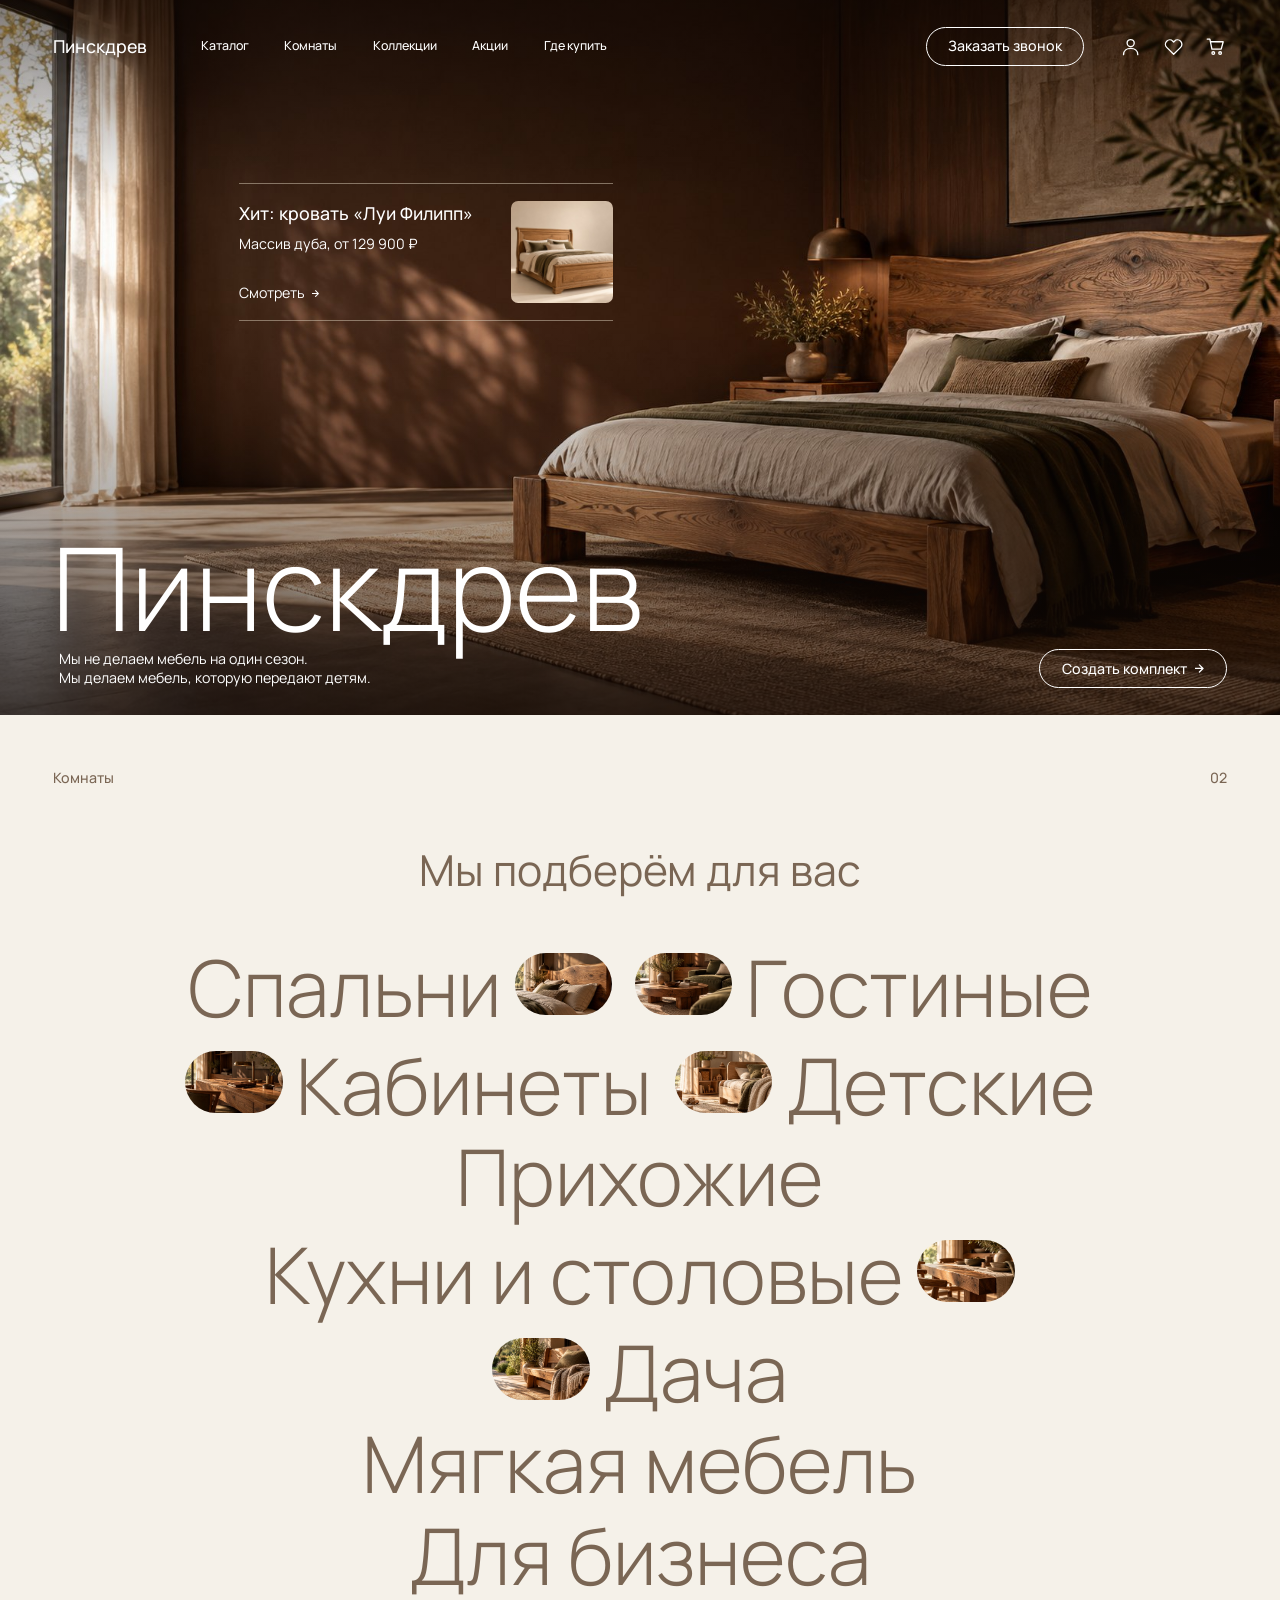
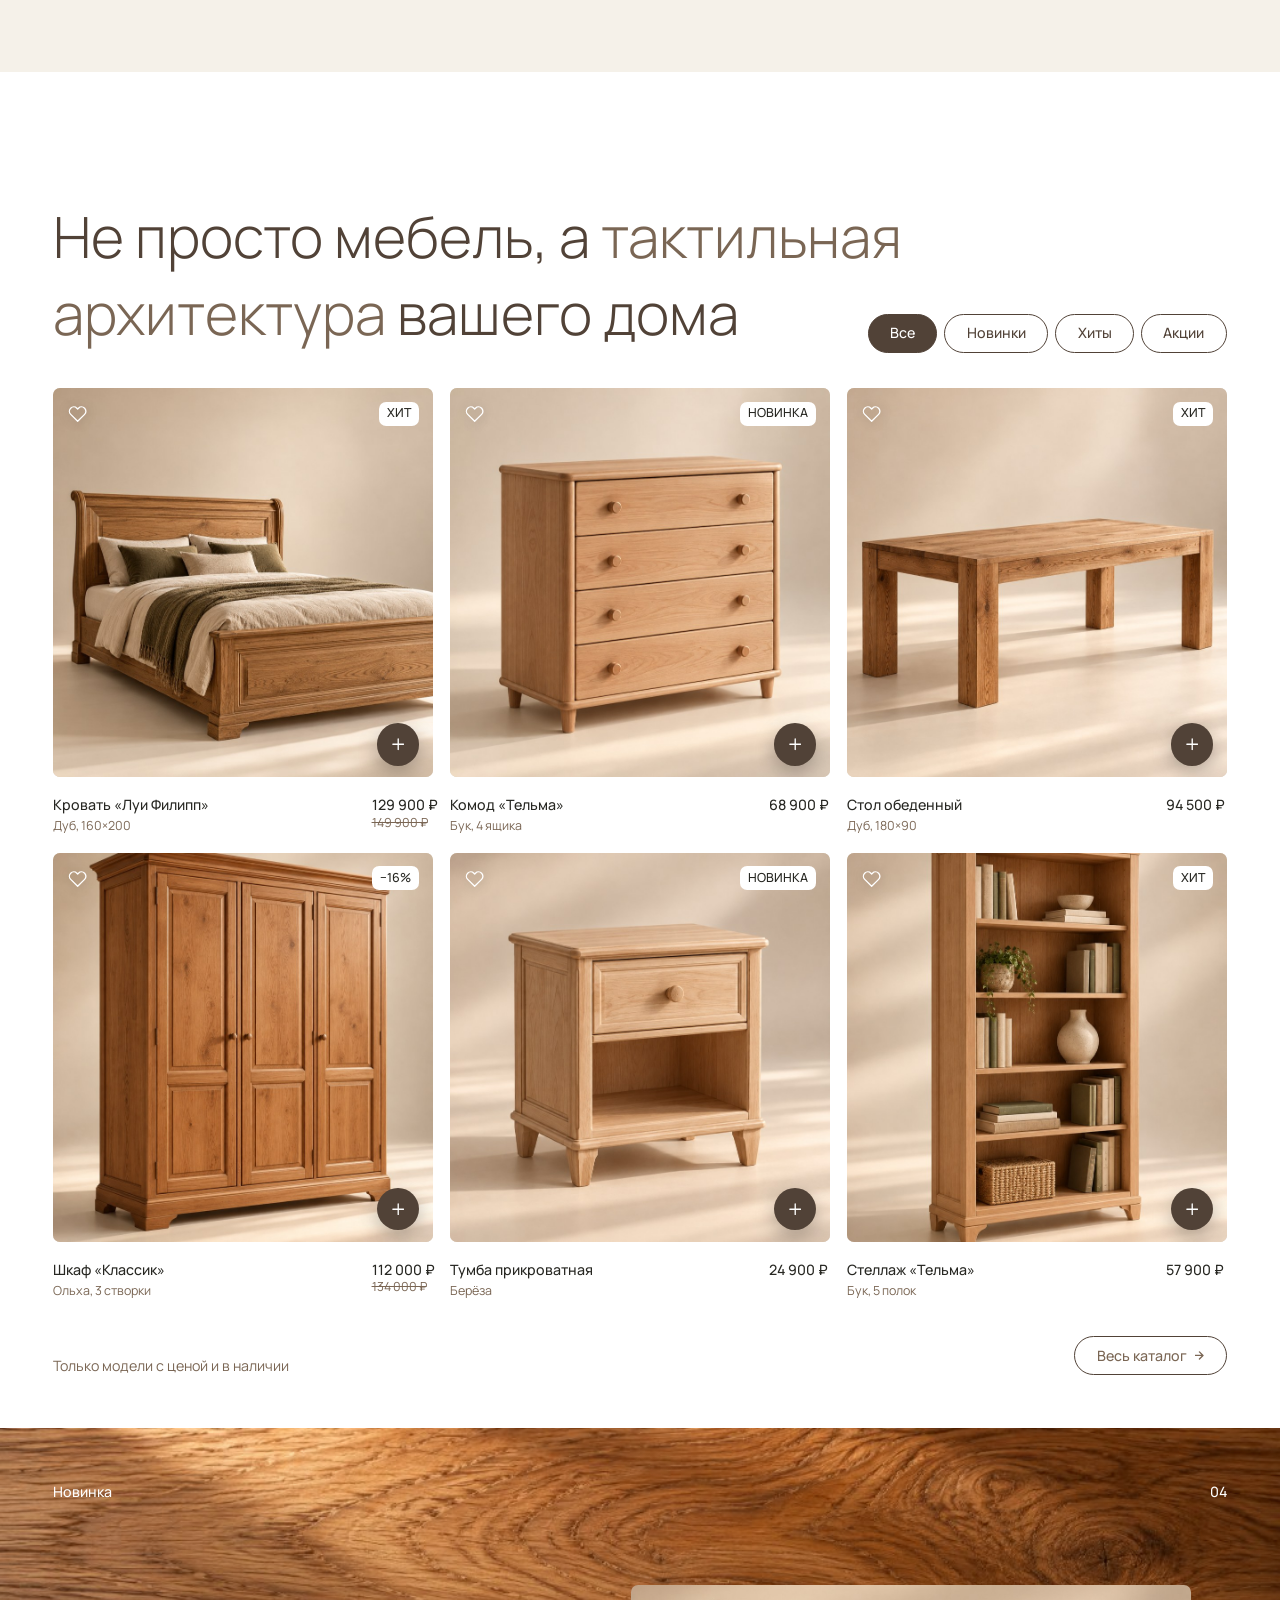
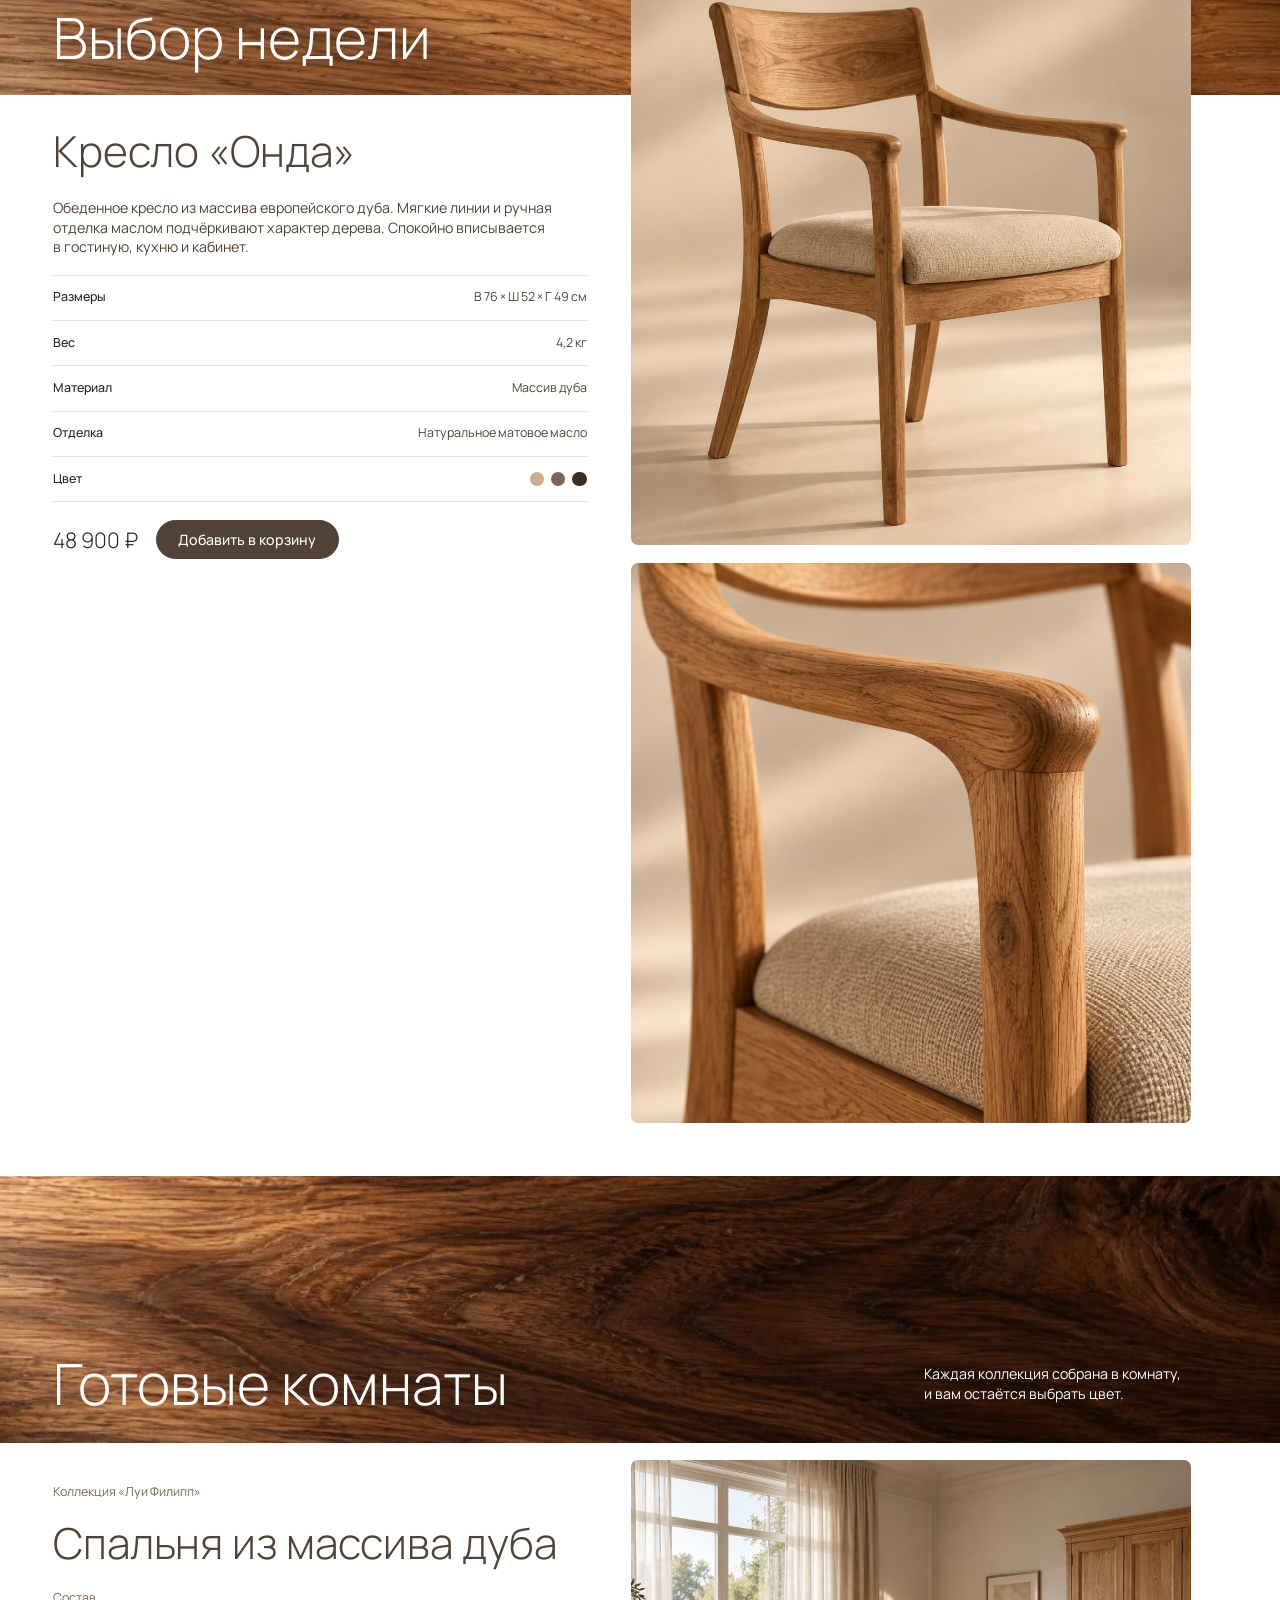
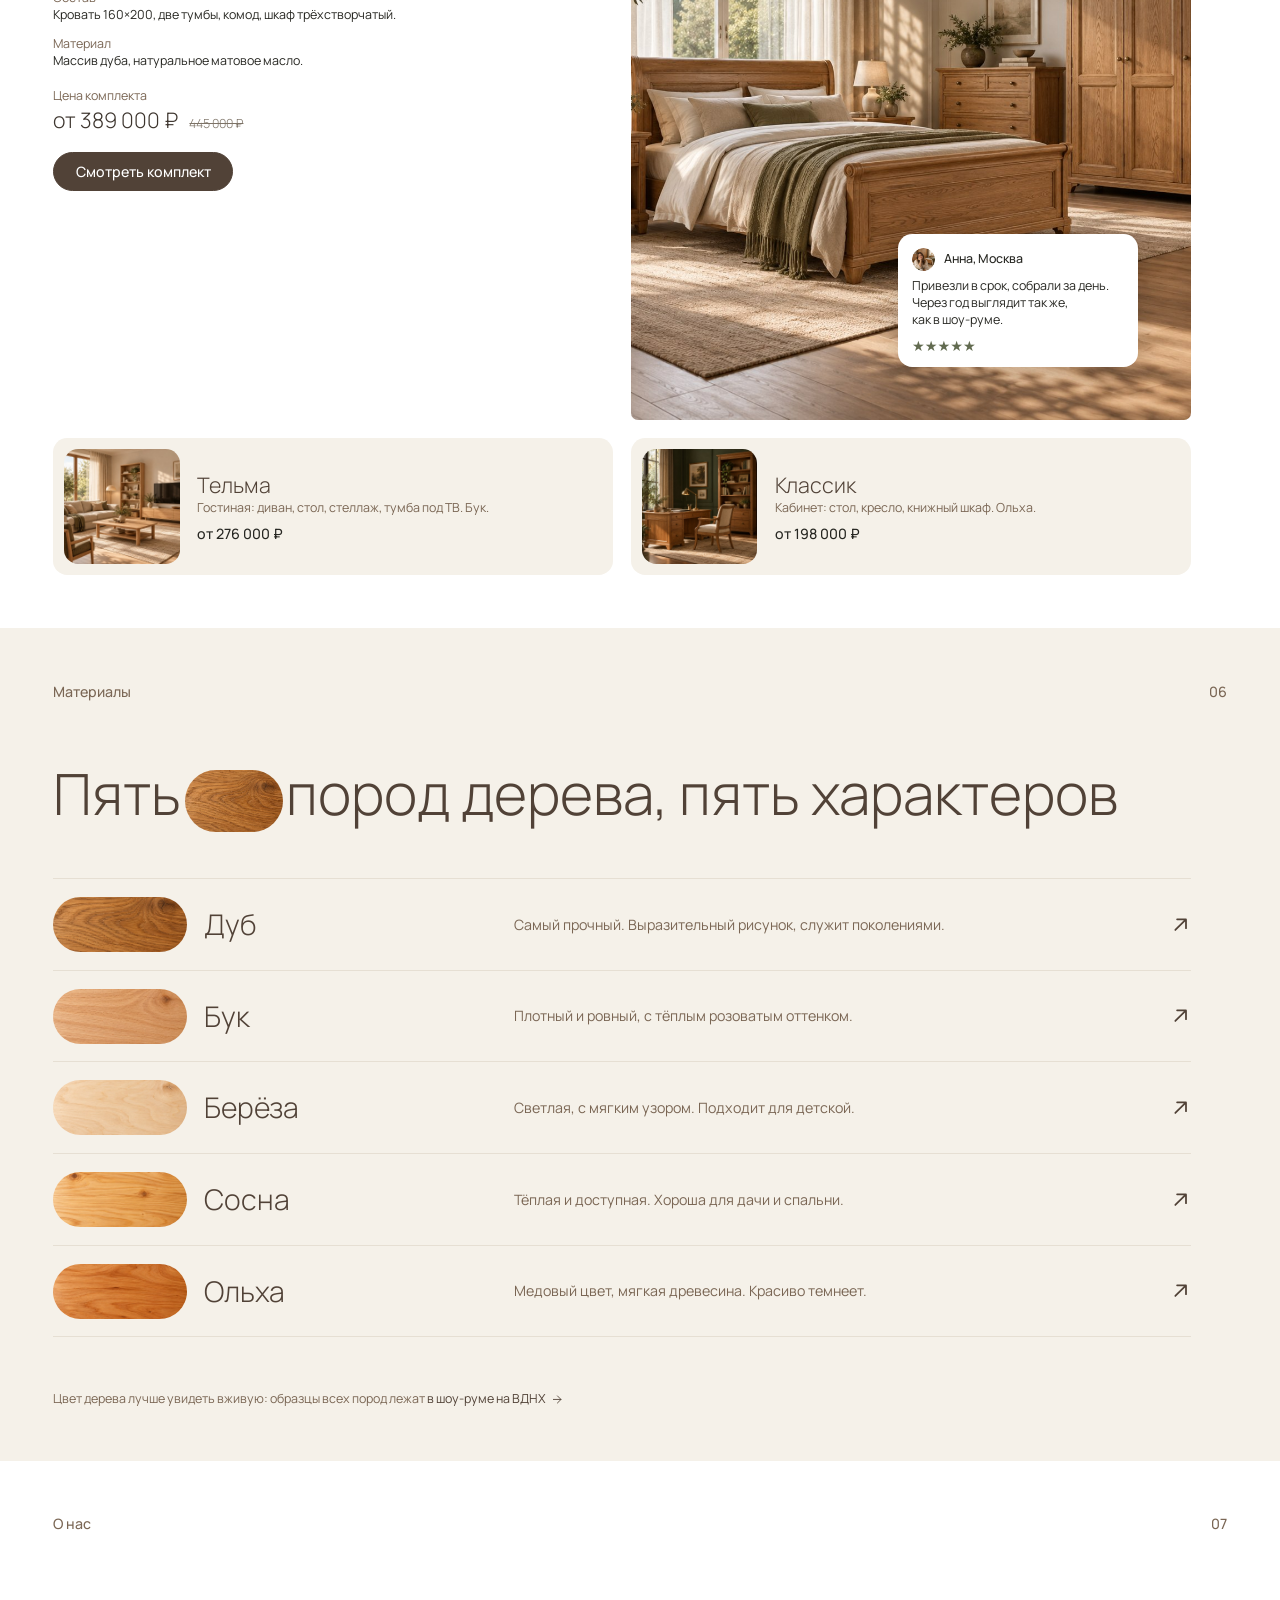
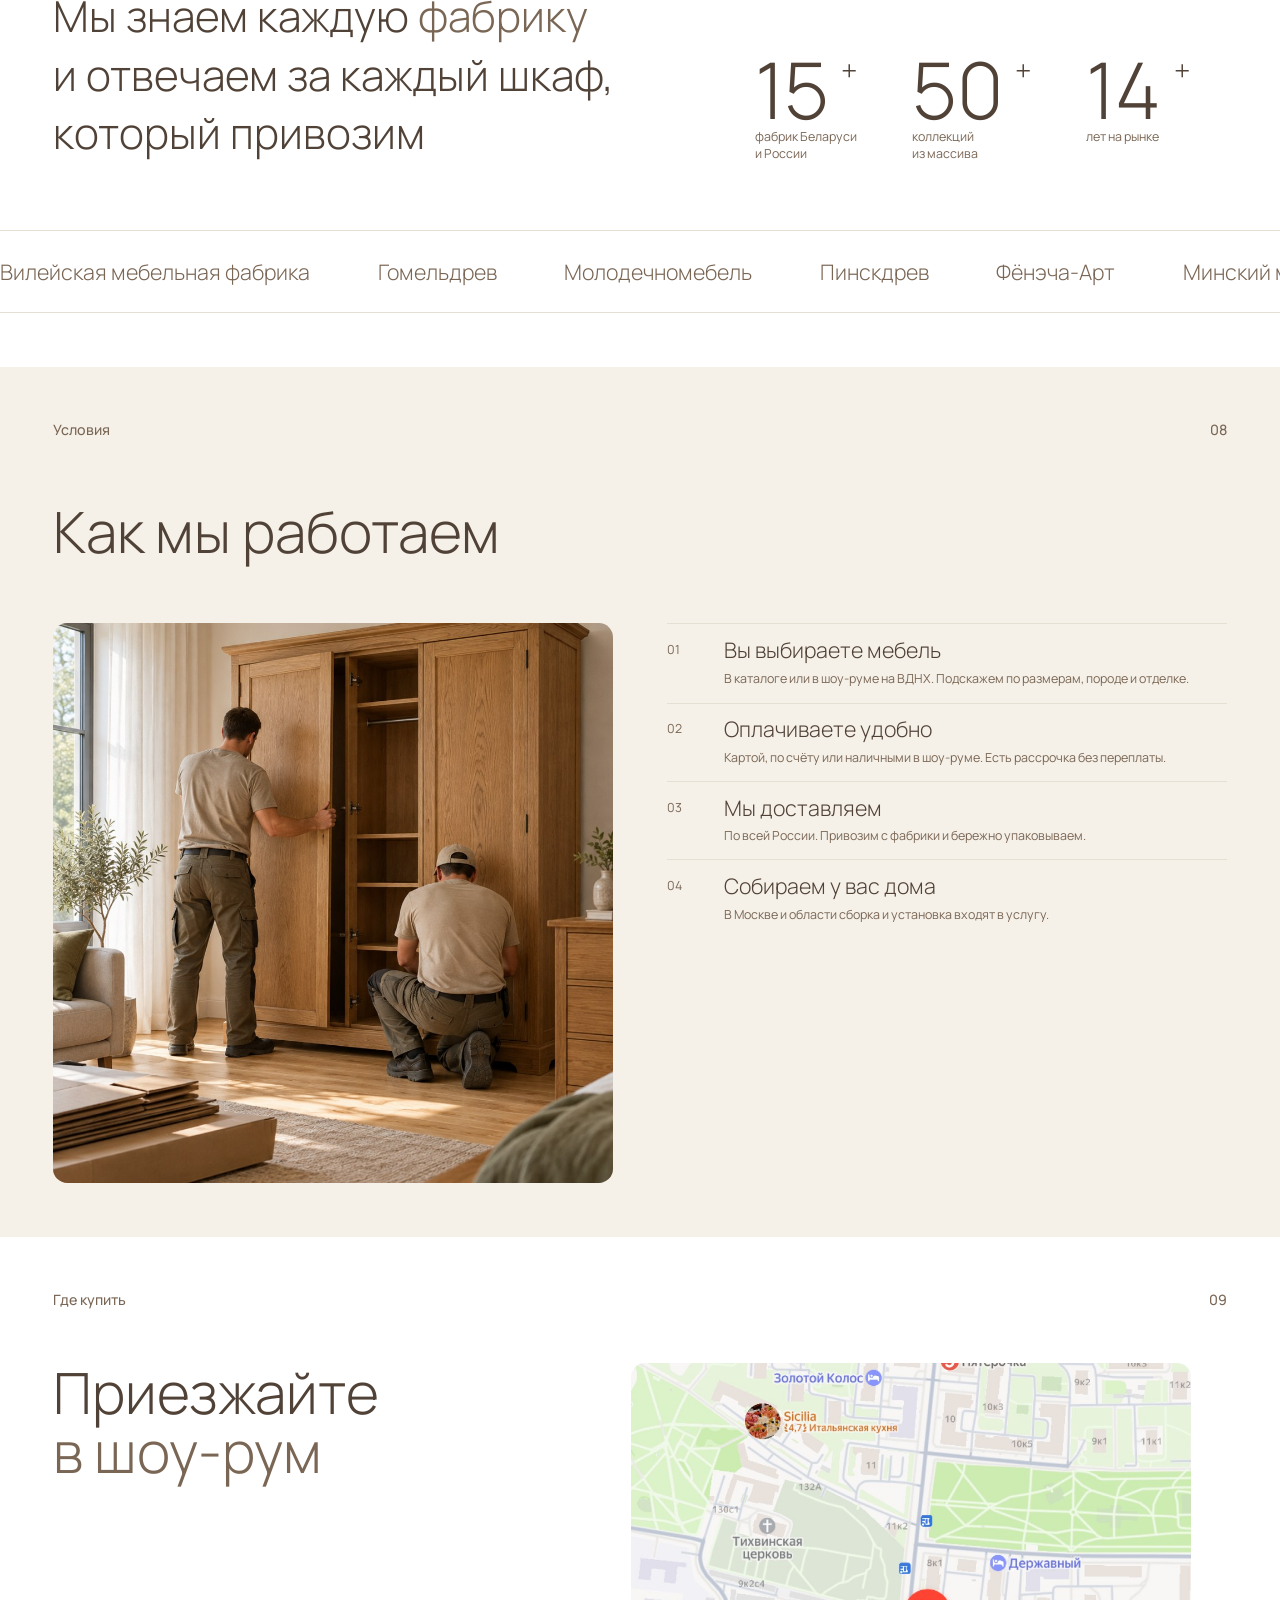
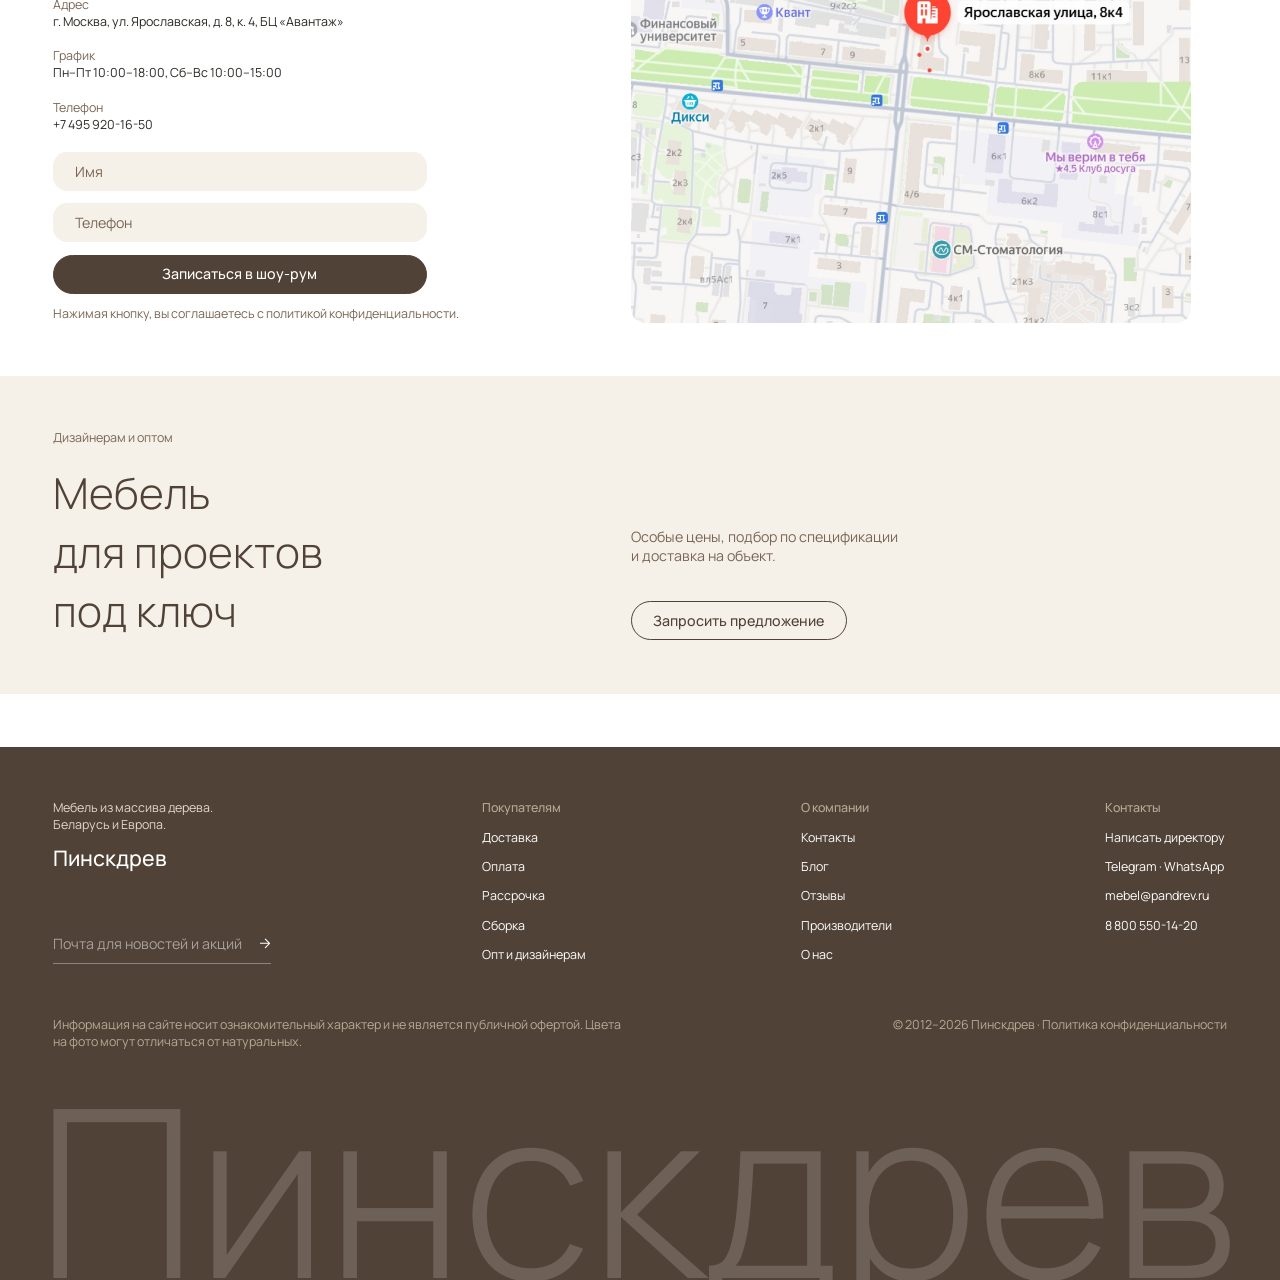
==== index.html @ e2911ffa "Сайт-прототип Пинскдрев: главная, каталог, корзина Co-Authored-By: Claude Sonnet 5.5 <noreply@anthro" ====
<!doctype html>
<html lang="ru"><head><meta charset="utf-8"><meta name="viewport" content="width=device-width,initial-scale=1">
<title>Пинскдрев — мебель из массива дерева</title>
<link rel="preconnect" href="https://fonts.googleapis.com"><link rel="preconnect" href="https://fonts.gstatic.com" crossorigin>
<link href="https://fonts.googleapis.com/css2?family=Manrope:wght@300;400;500&display=swap&subset=cyrillic" rel="stylesheet">
<link rel="stylesheet" href="css/site.css">
<script>document.documentElement.classList.add('js');
/* макет рассчитан на 1440: на более узком окне все размеры масштабируются через --u */
(function(){var d=document.documentElement;function f(){var w=d.clientWidth;d.style.setProperty('--u',(w<1440?w/1440:1)+'px')}f();addEventListener('resize',f)})();</script>
</head><body class="home">

<svg width="0" height="0" style="position:absolute" aria-hidden="true"><defs>
<symbol id="i-user" viewBox="0 0 24 24"><circle cx="12" cy="8" r="4"/><path d="M4 21c0-4.4 3.6-7 8-7s8 2.6 8 7"/></symbol>
<symbol id="i-heart" viewBox="0 0 24 24"><path d="M12 20.5 4.2 12.8a4.9 4.9 0 0 1 6.9-7L12 6.7l.9-.9a4.9 4.9 0 0 1 6.9 7z"/></symbol>
<symbol id="i-cart" viewBox="0 0 24 24"><path d="M2.5 3.5h3l2.3 11.2h10.4l2.3-8.2H6.2"/><circle cx="9.3" cy="19.2" r="1.5"/><circle cx="17" cy="19.2" r="1.5"/></symbol>
<symbol id="i-arrow" viewBox="0 0 10 10"><path d="M0 5h9M5 1l4 4-4 4"/></symbol>
<symbol id="i-plus" viewBox="0 0 14 14"><path d="M7 1v12M1 7h12"/></symbol>
<symbol id="i-minus" viewBox="0 0 16 16"><path d="M3 8h10"/></symbol>
<symbol id="i-plus16" viewBox="0 0 16 16"><path d="M8 3v10M3 8h10"/></symbol>
<symbol id="i-check" viewBox="0 0 14 14"><path d="M2 7.5 5.5 11 12 3.5"/></symbol>
<symbol id="i-chev" viewBox="0 0 16 16"><path d="M3 6l5 5 5-5"/></symbol>
<symbol id="i-x" viewBox="0 0 24 24"><path d="M5 5l14 14M19 5 5 19"/></symbol>
<symbol id="i-x14" viewBox="0 0 14 14"><path d="M0 0 14 14M14 0 0 14"/></symbol>
<symbol id="i-ne" viewBox="0 0 24 24"><path d="M6 18 18 6M8 6h10v10"/></symbol>
</defs></svg><header class="hdr hdr--hero" id="hdr"><div class="w hdr__row">
  <div class="hdr__l"><a class="hdr__logo" href="index.html">Пинскдрев</a>
    <nav class="hdr__nav"><a href="catalog.html">Каталог</a><a href="index.html#rooms">Комнаты</a><a href="index.html#kits">Коллекции</a><a href="catalog.html?tab=sale">Акции</a><a href="index.html#shop">Где купить</a></nav></div>
  <div class="hdr__r"><a class="btn btn--line" href="index.html#shop">Заказать звонок</a>
    <div class="hdr__icons"><a href="#" aria-label="Профиль"><svg class="i"><use href="#i-user"/></svg></a><a href="catalog.html?tab=fav" aria-label="Избранное"><svg class="i"><use href="#i-heart"/></svg><span class="badge" id="favBadge">0</span></a><a href="cart.html" aria-label="Корзина"><svg class="i"><use href="#i-cart"/></svg><span class="badge" id="badge">0</span></a></div></div>
</div></header>
<div id="top"></div>
<main>
<section class="hero" id="hero"><div class="hero__bg"></div>
  <div class="w hero__in">
    <a class="hero__card" href="catalog.html?tab=hits"><div><h2>Хит: кровать «Луи Филипп»</h2><p>Массив дуба, от 129 900 ₽</p></div><span class="go">Смотреть <svg class="i"><use href="#i-arrow"/></svg></span><img src="img/herocard.jpg" alt="Кровать «Луи Филипп»"></a>
    <div class="hero__bot"><div><h1 class="hero__title">Пинскдрев</h1><p class="hero__sub">Мы не делаем мебель на один сезон.<br>Мы делаем мебель, которую передают детям.</p></div>
      <a class="btn btn--white" href="index.html#kits">Создать комплект <svg class="i"><use href="#i-arrow"/></svg></a></div>
  </div></section>

<section class="band rooms" id="rooms"><div class="w"><div class="sec-row rv"><span>Комнаты</span><span>02</span></div>
  <p class="rooms__lead rv">Мы подберём для вас</p>
  <div class="rlist rv"><div class="rlist__row"><a class="has-pill" href="catalog.html?tab=spalni"><span>Спальни</span><img class="pill" src="img/pill-spalni.jpg" alt=""></a><a class="has-pill" href="catalog.html?tab=gostinye"><img class="pill" src="img/pill-gostinye.jpg" alt=""><span>Гостиные</span></a></div>
<div class="rlist__row"><a class="has-pill" href="catalog.html?tab=kabinety"><img class="pill" src="img/pill-kabinety.jpg" alt=""><span>Кабинеты</span></a><a class="has-pill" href="catalog.html?tab=detskie"><img class="pill" src="img/pill-detskie.jpg" alt=""><span>Детские</span></a></div>
<div class="rlist__row"><a href="catalog.html?tab=prihozhie"><span>Прихожие</span></a></div>
<div class="rlist__row"><a class="has-pill" href="catalog.html?tab=kuhni"><span>Кухни и столовые</span><img class="pill" src="img/pill-kuhni.jpg" alt=""></a></div>
<div class="rlist__row"><a class="has-pill" href="catalog.html?tab=dacha"><img class="pill" src="img/pill-dacha.jpg" alt=""><span>Дача</span></a></div>
<div class="rlist__row"><a href="catalog.html?tab=myagkaya"><span>Мягкая мебель</span></a></div>
<div class="rlist__row"><a href="catalog.html?tab=biznes"><span>Для бизнеса</span></a></div></div></div></section>

<section class="cat" id="catalog"><div class="w"><div class="sec-row rv"><span>Каталог</span><span>03</span></div>
  <div class="cat__head rv"><h2 class="h64">Не просто мебель, а <em>тактильная архитектура</em> вашего дома</h2>
    <div class="tabs" role="tablist" id="homeTabs"><button class="tab" role="tab" aria-selected="true" data-f="all">Все</button><button class="tab" role="tab" aria-selected="false" data-f="new">Новинки</button><button class="tab" role="tab" aria-selected="false" data-f="hit">Хиты</button><button class="tab" role="tab" aria-selected="false" data-f="sale">Акции</button></div></div>
  <div class="grid3 home-grid" id="homeGrid"></div>
  <div class="cat__foot rv"><p>Только модели с ценой и в наличии</p><a class="btn btn--line btn--brown" href="catalog.html">Весь каталог <svg class="i"><use href="#i-arrow"/></svg></a></div>
</div></section>

<section class="fsec fsec--week" id="week"><div class="fsec__band" style="background-image:url(img/band-week.jpg)"></div>
  <div class="w"><div class="sec-row rv"><span>Новинка</span><span>04</span></div>
    <h2 class="fsec__title rv">Выбор недели</h2>
    <div class="week__l rv"><h3>Кресло «Онда»</h3>
      <p>Обеденное кресло из массива европейского дуба. Мягкие линии и ручная отделка маслом подчёркивают характер дерева. Спокойно вписывается в гостиную, кухню и кабинет.</p>
      <div class="spec"><div class="spec__r"><b>Размеры</b><span>В 76 × Ш 52 × Г 49 см</span></div><div class="spec__r"><b>Вес</b><span>4,2 кг</span></div><div class="spec__r"><b>Материал</b><span>Массив дуба</span></div><div class="spec__r"><b>Отделка</b><span>Натуральное матовое масло</span></div><div class="spec__r"><b>Цвет</b><div class="dots"><i style="background:#c9b08e"></i><i style="background:#7a6654"></i><i style="background:#3b2e25"></i></div></div></div>
      <div class="buy"><strong>48 900 ₽</strong><button class="btn btn--fill" data-add="chair">Добавить в корзину</button></div></div>
    <div class="week__r"><div class="ph-img rv"><img src="img/chair-1.jpg" alt="Кресло «Онда»"></div><div class="ph-img rv d1"><img src="img/chair-2.jpg" alt="Кресло «Онда», деталь"></div></div>
  </div></section>

<section class="fsec fsec--kits" id="kits"><div class="fsec__band" style="background-image:url(img/band-kits.jpg)"></div>
  <div class="w"><div class="sec-row rv"><span>Комплекты</span><span>05</span></div>
    <div class="kits__title rv"><h2>Готовые комнаты</h2><p>Каждая коллекция собрана в комнату, и вам остаётся выбрать цвет.</p></div>
    <div class="kits__l rv"><small>Коллекция «Луи Филипп»</small><h3>Спальня из массива дуба</h3>
      <dl><div><dt>Состав</dt><dd>Кровать 160×200, две тумбы, комод, шкаф трёхстворчатый.</dd></div><div><dt>Материал</dt><dd>Массив дуба, натуральное матовое масло.</dd></div></dl>
      <div class="kits__price"><small class="kits__cap">Цена комплекта</small><b>от 389 000 ₽ <s>445 000 ₽</s></b></div>
      <a class="btn btn--fill" href="catalog.html?tab=spalni">Смотреть комплект</a></div>
    <div class="kits__photo ph-img rv d1"><img src="img/kits-big.jpg" alt="Спальня «Луи Филипп»">
      <div class="review"><div class="review__h"><i></i>Анна, Москва</div><p>Привезли в срок, собрали за день. Через год выглядит так же, как в шоу-руме.</p><span class="st">★★★★★</span></div></div>
    <div class="kits__row rv"><a class="kit" href="catalog.html?tab=gostinye"><div class="kit__img"><img src="img/kit-telma.jpg" alt=""></div><div><h4>Тельма</h4><p>Гостиная: диван, стол, стеллаж, тумба под ТВ. Бук.</p><b>от 276 000 ₽</b></div></a>
      <a class="kit" href="catalog.html?tab=kabinety"><div class="kit__img"><img src="img/kit-classic.jpg" alt=""></div><div><h4>Классик</h4><p>Кабинет: стол, кресло, книжный шкаф. Ольха.</p><b>от 198 000 ₽</b></div></a></div>
  </div></section>

<section class="band mat" id="materials"><div class="w"><div class="sec-row rv"><span>Материалы</span><span>06</span></div>
  <h2 class="mat__title rv"><span>Пять </span><img class="pill" src="img/mat-pill.jpg" alt=""><span>пород дерева, пять характеров</span></h2>
  <div class="mlist"><a class="mrow rv" href="catalog.html?wood=oak"><div class="mrow__l"><img src="img/mat-oak.jpg" alt=""><h3>Дуб</h3></div><p>Самый прочный. Выразительный рисунок, служит поколениями.</p><svg class="i"><use href="#i-ne"/></svg></a>
<a class="mrow rv" href="catalog.html?wood=beech"><div class="mrow__l"><img src="img/mat-beech.jpg" alt=""><h3>Бук</h3></div><p>Плотный и ровный, с тёплым розоватым оттенком.</p><svg class="i"><use href="#i-ne"/></svg></a>
<a class="mrow rv" href="catalog.html?wood=birch"><div class="mrow__l"><img src="img/mat-birch.jpg" alt=""><h3>Берёза</h3></div><p>Светлая, с мягким узором. Подходит для детской.</p><svg class="i"><use href="#i-ne"/></svg></a>
<a class="mrow rv" href="catalog.html?wood=pine"><div class="mrow__l"><img src="img/mat-pine.jpg" alt=""><h3>Сосна</h3></div><p>Тёплая и доступная. Хороша для дачи и спальни.</p><svg class="i"><use href="#i-ne"/></svg></a>
<a class="mrow rv" href="catalog.html?wood=alder"><div class="mrow__l"><img src="img/mat-alder.jpg" alt=""><h3>Ольха</h3></div><p>Медовый цвет, мягкая древесина. Красиво темнеет.</p><svg class="i"><use href="#i-ne"/></svg></a></div>
  <p class="mat__note rv">Цвет дерева лучше увидеть вживую: образцы всех пород лежат <a href="#shop">в шоу-руме на ВДНХ <svg class="i"><use href="#i-arrow"/></svg></a></p>
</div></section>

<section class="about" id="about"><div class="w"><div class="sec-row rv"><span>О нас</span><span>07</span></div>
  <div class="about__top rv"><h2>Мы знаем каждую <em>фабрику</em><br>и отвечаем за каждый шкаф,<br>который привозим</h2>
    <div class="stats"><div class="stat"><div class="stat__n"><span data-n="15">15</span><sup>+</sup></div><p>фабрик Беларуси<br>и России</p></div><div class="stat"><div class="stat__n"><span data-n="50">50</span><sup>+</sup></div><p>коллекций<br>из массива</p></div><div class="stat"><div class="stat__n"><span data-n="14">14</span><sup>+</sup></div><p>лет на рынке</p></div></div></div>
</div>
<div class="marq"><div class="marq__row"><span>Вилейская мебельная фабрика</span><span>Гомельдрев</span><span>Молодечномебель</span><span>Пинскдрев</span><span>Фёнэча-Арт</span><span>Минский мебельный центр</span><span>Szynaka Meble</span><span>Пандрев</span><span>Вилейская мебельная фабрика</span><span>Гомельдрев</span><span>Молодечномебель</span><span>Пинскдрев</span><span>Фёнэча-Арт</span><span>Минский мебельный центр</span><span>Szynaka Meble</span><span>Пандрев</span></div></div></section>

<section class="band proc" id="how"><div class="w"><div class="sec-row rv"><span>Условия</span><span>08</span></div>
  <h2 class="h64 rv">Как мы работаем</h2>
  <div class="proc__body"><div class="proc__photo ph-img rv"><img src="img/process.jpg" alt=""></div><div class="steps"><div class="step rv"><i>01</i><div><h3>Вы выбираете мебель</h3><p>В каталоге или в шоу-руме на ВДНХ. Подскажем по размерам, породе и отделке.</p></div></div>
<div class="step rv"><i>02</i><div><h3>Оплачиваете удобно</h3><p>Картой, по счёту или наличными в шоу-руме. Есть рассрочка без переплаты.</p></div></div>
<div class="step rv"><i>03</i><div><h3>Мы доставляем</h3><p>По всей России. Привозим с фабрики и бережно упаковываем.</p></div></div>
<div class="step rv"><i>04</i><div><h3>Собираем у вас дома</h3><p>В Москве и области сборка и установка входят в услугу.</p></div></div></div></div></div></section>

<section class="shop" id="shop"><div class="w"><div class="sec-row rv"><span>Где купить</span><span>09</span></div>
  <div class="shop__body"><div class="shop__l rv"><h2>Приезжайте <em>в шоу-рум</em></h2>
    <div><dl class="shop__info"><div><dt>Адрес</dt><dd>г. Москва, ул. Ярославская, д. 8, к. 4, БЦ «Авантаж»</dd></div><div><dt>График</dt><dd>Пн–Пт 10:00–18:00, Сб–Вс 10:00–15:00</dd></div><div><dt>Телефон</dt><dd>+7 495 920-16-50</dd></div></dl>
      <form class="form" id="visit"><input placeholder="Имя" aria-label="Имя"><input type="tel" placeholder="Телефон" aria-label="Телефон"><button class="btn btn--fill btn--full" type="submit">Записаться в шоу-рум</button><small>Нажимая кнопку, вы соглашаетесь с политикой конфиденциальности.</small></form></div></div>
    <div class="shop__map ph-img rv d1"><img src="img/showroom.jpg" alt="Шоу-рум на ВДНХ"></div></div></div></section>

<section class="band pro" id="pro"><div class="w"><div class="pro__l rv"><small>Дизайнерам и оптом</small><h2>Мебель для проектов под ключ</h2></div>
  <div class="pro__r rv"><p>Особые цены, подбор по спецификации и доставка на объект.</p><a class="btn btn--line" href="#">Запросить предложение</a></div></div></section>
</main>
<footer class="ftr" id="footer"><div class="w">
  <div class="ftr__cols">
    <div class="ftr__about"><p>Мебель из массива дерева. Беларусь и Европа.</p><b>Пинскдрев</b>
      <form class="ftr__form" onsubmit="return false"><input type="email" placeholder="Почта для новостей и акций" aria-label="Почта"><button aria-label="Подписаться"><svg class="i"><use href="#i-arrow"/></svg></button></form></div>
    <div><h4>Покупателям</h4><ul><li><a href="#">Доставка</a></li><li><a href="#">Оплата</a></li><li><a href="#">Рассрочка</a></li><li><a href="#">Сборка</a></li><li><a href="#">Опт и дизайнерам</a></li></ul></div>
    <div><h4>О компании</h4><ul><li><a href="#">Контакты</a></li><li><a href="#">Блог</a></li><li><a href="#">Отзывы</a></li><li><a href="#">Производители</a></li><li><a href="index.html#about">О нас</a></li></ul></div>
    <div><h4>Контакты</h4><ul><li><a href="#">Написать директору</a></li><li><a href="#">Telegram · WhatsApp</a></li><li><a href="mailto:mebel@pandrev.ru">mebel@pandrev.ru</a></li><li><a href="tel:88005501420">8 800 550-14-20</a></li></ul></div>
  </div>
  <div class="ftr__legal"><p>Информация на сайте носит ознакомительный характер и не является публичной офертой. Цвета на фото могут отличаться от натуральных.</p><p>© 2012–2026 Пинскдрев · Политика конфиденциальности</p></div>
</div><div class="bigword" aria-hidden="true">Пинскдрев</div></footer>
<div class="mini" id="mini" aria-hidden="true"><div class="mini__scrim" data-close></div>
<aside class="mini__panel" role="dialog" aria-label="Товар добавлен в корзину">
  <button class="mini__x" data-close aria-label="Закрыть"><svg class="i"><use href="#i-x14"/></svg></button>
  <h3>Товар добавлен в корзину</h3>
  <div class="mini__item" id="miniItem"></div>
  <div class="mini__tot"><span id="miniCount">В корзине 1 товар</span><b id="miniSum">0 ₽</b></div>
  <div class="mini__btns"><a class="btn btn--fill btn--full" href="cart.html">Перейти в корзину</a><button class="btn btn--line btn--full" data-close>Продолжить покупки</button></div>
  <p class="mini__note">Сборку и доставку можно выбрать в корзине.</p>
</aside></div>
<script src="js/site.js"></script>
</body></html>
---- css/site.css ----
/* Пинскдрев — стили по макету Figma (главная, каталог, корзина). Базовая ширина макета 1440, контент 1320. */
:root{
  --u:1px; --ivory:#F5F1E9; --sand:#E3D8C7; --walnut:#514237; --ink:#272722; --olive:#626B50;
  --brown:#7A6654; --line:#E6DFD3; --foot:#B8A995; --ph:#D9CCB8; --white:#fff;
  --sans:"Manrope","Helvetica Neue",Arial,system-ui,sans-serif;
  --ease:cubic-bezier(.2,.7,.2,1);
  --side:calc(60*var(--u));
}
*{box-sizing:border-box;margin:0;padding:0}
html{scroll-behavior:smooth;-webkit-text-size-adjust:100%}
body{font-family:var(--sans);font-size:calc(16*var(--u));font-weight:400;line-height:1.375;color:var(--ink);background:#fff;overflow-x:hidden}
img{display:block;max-width:100%}
a{color:inherit;text-decoration:none}
button{font:inherit;color:inherit;background:none;border:0;cursor:pointer}
ul{list-style:none}
svg.i{display:block;fill:none;stroke:currentColor;stroke-width:1.5;stroke-linecap:round;stroke-linejoin:round}
.w{width:min(calc(1320*var(--u)),calc(100% - 2*var(--side)));margin-inline:auto;position:relative}
.nw{white-space:nowrap}

/* ===== кнопки ===== */
.btn{display:inline-flex;align-items:center;justify-content:center;gap:calc(10*var(--u));height:calc(44*var(--u));padding:0 calc(24*var(--u));border-radius:calc(999*var(--u));border:1px solid var(--walnut);font-size:calc(16*var(--u));font-weight:500;line-height:calc(22*var(--u));white-space:nowrap;color:var(--walnut);transition:background .25s,color .25s,border-color .25s,transform .25s}
.btn--fill{background:var(--walnut);color:#fff}
.btn--fill:hover{background:var(--ink);border-color:var(--ink)}
.btn--line:hover{background:var(--walnut);color:#fff}
.btn--white{border-color:#fff;color:#fff}
.btn--white:hover{background:#fff;color:var(--walnut)}
.btn .i{width:calc(10*var(--u));height:calc(10*var(--u));transition:transform .25s}
.btn:hover .i{transform:translateX(calc(3*var(--u)))}
.btn--full{width:100%}
.tab{height:calc(44*var(--u));padding:0 calc(24*var(--u));border-radius:calc(999*var(--u));border:1px solid var(--walnut);font-size:calc(16*var(--u));font-weight:500;line-height:calc(22*var(--u));color:var(--walnut);transition:background .2s,color .2s;white-space:nowrap}
.tab:hover{background:var(--ivory)}
.tab[aria-selected=true]{background:var(--walnut);color:#fff}
.tabs{display:flex;gap:calc(8*var(--u));flex-wrap:wrap}

/* ===== шапка ===== */
.hdr{position:fixed;top:0;left:0;right:0;z-index:60;color:var(--ink);transition:transform .55s var(--ease),background .35s,color .35s,box-shadow .35s}
.hdr__row{display:flex;justify-content:space-between;align-items:center;height:calc(104*var(--u));padding:calc(30*var(--u)) 0;transition:height .35s,padding .35s}
.hdr__l,.hdr__r{display:flex;align-items:center}
.hdr__l{gap:calc(60*var(--u))}
.hdr__logo{font-size:calc(20*var(--u));font-weight:500;line-height:calc(27*var(--u))}
.hdr__nav{display:flex;gap:calc(40*var(--u));font-size:calc(14*var(--u));font-weight:500;line-height:calc(19*var(--u))}
.hdr__nav a{position:relative}
.hdr__nav a::after{content:"";position:absolute;left:0;right:0;bottom:calc(-4*var(--u));height:1px;background:currentColor;transform:scaleX(0);transform-origin:left;transition:transform .3s var(--ease)}
.hdr__nav a:hover::after{transform:scaleX(1)}
.hdr__r{gap:calc(40*var(--u))}
.hdr__icons{display:flex;gap:calc(24*var(--u))}
.hdr__icons a{position:relative;width:calc(24*var(--u));height:calc(24*var(--u));display:block}
.hdr__icons .i{width:calc(24*var(--u));height:calc(24*var(--u))}
.hdr__icons a:hover .i{transform:scale(1.1)}
.hdr__icons .i{transition:transform .25s}
.badge{position:absolute;top:calc(-10*var(--u));right:calc(-8*var(--u));min-width:calc(20*var(--u));height:calc(20*var(--u));padding:0 calc(5*var(--u));border-radius:calc(999*var(--u));background:var(--walnut);color:#fff;font-size:calc(14*var(--u));font-weight:500;line-height:calc(20*var(--u));text-align:center;display:none}
.badge.on{display:block}
.hdr--hero{color:#fff}
.hdr--hero .btn{border-color:#fff;color:#fff}
.hdr--hero .btn:hover{background:#fff;color:var(--walnut)}
.hdr.solid{background:rgba(255,255,255,.96);backdrop-filter:blur(calc(14*var(--u)));-webkit-backdrop-filter:blur(calc(14*var(--u)));color:var(--ink);box-shadow:0 1px 0 var(--line)}
.hdr.solid .hdr__row{height:calc(72*var(--u));padding:calc(14*var(--u)) 0}
.hdr.solid .btn{border-color:var(--walnut);color:var(--walnut)}
.hdr.solid .btn:hover{background:var(--walnut);color:#fff}
.inner{padding-top:calc(104*var(--u))}
.inner main{margin-top:calc(60*var(--u))}

/* ===== общий каркас: секции через 60 ===== */
main{display:flex;flex-direction:column;gap:calc(60*var(--u))}
.sec-row{display:flex;justify-content:space-between;align-items:center;font-size:calc(16*var(--u));font-weight:500;line-height:calc(22*var(--u));color:var(--brown)}
.band{background:var(--ivory)}
.h64{font-size:calc(64*var(--u));font-weight:300;line-height:calc(87*var(--u));color:var(--walnut)}
.h48{font-size:calc(48*var(--u));font-weight:300;line-height:calc(66*var(--u));color:var(--walnut)}
.mut{color:var(--brown)}

/* ===== hero ===== */
.hero{position:relative;height:calc(804*var(--u));margin-bottom:calc(-60*var(--u));color:#fff;overflow:hidden;background:#2a1c14}
.hero__bg{position:absolute;inset:0;background:#2a1c14 url(../img/hero.jpg) center 53%/cover no-repeat;transform:scale(1.06);animation:heroIn 1.6s var(--ease) .1s forwards}
@keyframes heroIn{to{transform:scale(1)}}
.hero::before{content:"";position:absolute;inset:0;z-index:1;background:linear-gradient(180deg,rgba(20,10,5,.55) 0%,rgba(20,10,5,0) 28%,rgba(20,10,5,0) 45%,rgba(20,10,5,.72) 100%)}
.hero__in{position:relative;z-index:2;height:100%}
.hero__card{position:absolute;left:calc(209*var(--u));top:calc(206*var(--u));width:calc(421*var(--u));height:calc(155*var(--u));border-top:1px solid rgba(216,204,184,.5);border-bottom:1px solid rgba(216,204,184,.5);display:flex;justify-content:space-between;padding:calc(19*var(--u)) 0;gap:calc(20*var(--u))}
.hero__card h2{font-size:calc(20*var(--u));font-weight:500;line-height:calc(27*var(--u))}
.hero__card p{font-size:calc(16*var(--u));line-height:calc(22*var(--u));margin-top:calc(10*var(--u))}
.hero__card .go{position:absolute;left:0;bottom:calc(19*var(--u));display:inline-flex;align-items:center;gap:calc(8*var(--u));font-size:calc(16*var(--u));line-height:calc(22*var(--u))}
.hero__card .go .i{width:calc(8*var(--u));height:calc(8*var(--u));transition:transform .25s}
.hero__card .go:hover .i{transform:translateX(calc(4*var(--u)))}
.hero__card img{width:calc(115*var(--u));height:calc(115*var(--u));border-radius:calc(8*var(--u));object-fit:cover;flex:none;transition:transform .6s var(--ease)}
.hero__card:hover img{transform:scale(1.05)}
.hero__bot{position:absolute;left:0;right:0;bottom:calc(30*var(--u));display:flex;justify-content:space-between;align-items:flex-end}
.hero__title{font-size:calc(130*var(--u));font-weight:300;line-height:calc(94*var(--u));margin-left:calc(-2*var(--u))}
.hero__sub{font-size:calc(16*var(--u));line-height:calc(22*var(--u));margin-top:calc(22*var(--u));padding-left:calc(6*var(--u));max-width:calc(360*var(--u))}

/* ===== комнаты ===== */
.rooms{padding:calc(60*var(--u)) 0 calc(100*var(--u))}
.rooms__lead{text-align:center;font-size:calc(48*var(--u));font-weight:400;line-height:calc(66*var(--u));color:var(--brown);margin-top:calc(60*var(--u))}
.rlist{margin-top:calc(60*var(--u));display:flex;flex-direction:column;gap:calc(40*var(--u));align-items:center}
.rlist__row{display:flex;justify-content:center;align-items:center;gap:calc(25*var(--u))}
.rlist a{display:inline-flex;align-items:flex-start;gap:calc(15*var(--u));font-size:calc(88*var(--u));font-weight:300;line-height:calc(63*var(--u));color:var(--brown);transition:color .3s}
.rlist a:hover{color:var(--ink)}
.rlist .pill{width:calc(110*var(--u));height:calc(70*var(--u));border-radius:calc(999*var(--u));object-fit:cover;flex:none;transition:width .6s var(--ease)}
.rlist a:hover .pill{width:calc(200*var(--u))}

/* ===== каталог на главной ===== */
.cat__head{display:flex;justify-content:space-between;align-items:flex-end;margin-top:calc(60*var(--u));margin-bottom:calc(40*var(--u))}
.cat__head{position:relative}
.cat__head h2{max-width:calc(980*var(--u))}
.cat__head .tabs{position:absolute;right:0;bottom:0;flex-wrap:nowrap}
.cat__head h2 em{font-style:normal;color:var(--brown)}
.grid3{display:grid;grid-template-columns:repeat(3,1fr);gap:calc(20*var(--u))}
.card{display:block;min-width:0;transition:opacity .4s,transform .4s var(--ease)}
.card.hide{display:none}
.card__img{position:relative;aspect-ratio:427/438;border-radius:calc(8*var(--u));overflow:hidden;background:var(--ph)}
.card__img>img{position:absolute;inset:0;width:100%;height:100%;object-fit:cover;transition:transform .8s var(--ease)}
.card:hover .card__img>img{transform:scale(1.04)}
.fav{position:absolute;left:calc(15*var(--u));top:calc(17*var(--u));z-index:2;width:calc(24*var(--u));height:calc(24*var(--u));color:#fff;filter:drop-shadow(0 1px calc(6*var(--u)) rgba(0,0,0,.3))}
.fav .i{width:calc(24*var(--u));height:calc(24*var(--u));transition:transform .25s}
.fav:hover .i{transform:scale(1.12)}
.fav[aria-pressed=true] .i{fill:#fff}
.tag{position:absolute;right:calc(15*var(--u));top:calc(15*var(--u));z-index:2;background:#fff;color:var(--ink);font-size:calc(14*var(--u));font-weight:500;line-height:calc(19*var(--u));text-transform:uppercase;padding:calc(4*var(--u)) calc(9*var(--u));border-radius:calc(8*var(--u))}
.add{position:absolute;right:calc(15*var(--u));bottom:calc(13*var(--u));z-index:2;width:calc(48*var(--u));height:calc(48*var(--u));border-radius:50%;background:var(--walnut);color:#fff;display:grid;place-items:center;box-shadow:0 calc(8*var(--u)) calc(22*var(--u)) rgba(0,0,0,.25);transition:background .25s,transform .25s}
.add .i{width:calc(14*var(--u));height:calc(14*var(--u));grid-area:1/1;transition:opacity .35s ease,transform .5s var(--ease)}
.add .i--cart{width:calc(22*var(--u));height:calc(22*var(--u));opacity:0;transform:rotate(-90deg) scale(.4)}
.add .i--ok{opacity:0;transform:scale(.4)}
.add:not(.on):hover .i--plus{opacity:0;transform:rotate(90deg) scale(.4)}
.add:not(.on):hover .i--cart{opacity:1;transform:none}
.add:hover{background:var(--ink);transform:scale(1.08)}
.add.on{background:var(--olive)}
.add.on .i--plus,.add.on .i--cart{opacity:0;transform:rotate(90deg) scale(.4)}
.add.on .i--ok{opacity:1;transform:none}
.card__info{display:flex;justify-content:space-between;gap:calc(12*var(--u));margin-top:calc(20*var(--u))}
.card__name{font-size:calc(16*var(--u));font-weight:500;line-height:calc(22*var(--u));color:var(--ink)}
.card__meta{font-size:calc(14*var(--u));line-height:calc(19*var(--u));color:var(--brown);margin-top:calc(4*var(--u))}
.card__price{text-align:right;font-size:calc(16*var(--u));font-weight:500;line-height:calc(22*var(--u));white-space:nowrap}
.card__price s{display:block;font-size:calc(14*var(--u));font-weight:400;line-height:calc(19*var(--u));color:var(--brown)}
.cat__foot{display:flex;justify-content:space-between;align-items:flex-end;margin-top:calc(41*var(--u))}
.cat__foot p{color:var(--brown);line-height:calc(22*var(--u));padding-bottom:0}

/* ===== фото-блоки (выбор недели, комплекты) ===== */
.fsec{position:relative}
.fsec__band{position:absolute;left:0;right:0;top:0;height:calc(300*var(--u));background-size:cover;background-position:center}
.fsec__band::after{content:"";position:absolute;inset:0;background:linear-gradient(0deg,rgba(0,0,0,.18),rgba(0,0,0,0))}
.fsec .w{height:100%}
.fsec .sec-row{position:absolute;left:0;right:0;top:calc(60*var(--u));color:#fff}
.fsec__title{position:absolute;left:0;top:calc(212*var(--u));font-size:calc(64*var(--u));font-weight:300;line-height:calc(46*var(--u));color:#fff;white-space:nowrap}
.fsec--week{height:calc(1456*var(--u))}
.week__l{position:absolute;left:0;top:calc(330*var(--u));width:calc(600*var(--u))}
.week__l h3{font-size:calc(48*var(--u));font-weight:300;line-height:calc(66*var(--u));color:var(--walnut)}
.week__l>p{font-size:calc(16*var(--u));line-height:calc(22*var(--u));color:var(--walnut);margin-top:calc(20*var(--u))}
.spec{margin-top:calc(20*var(--u));border-top:1px solid var(--line)}
.spec__r{display:flex;justify-content:space-between;align-items:center;height:calc(51*var(--u));border-bottom:1px solid var(--line);font-size:calc(14*var(--u));line-height:calc(19*var(--u))}
.spec__r b{font-weight:500;color:var(--ink)}
.spec__r span{color:var(--walnut)}
.dots{display:flex;gap:calc(8*var(--u))}
.dots i{width:calc(16*var(--u));height:calc(16*var(--u));border-radius:50%;display:block;cursor:pointer;transition:transform .2s}
.dots i:hover{transform:scale(1.25)}
.buy{display:flex;align-items:center;gap:calc(20*var(--u));margin-top:calc(20*var(--u))}
.buy strong{font-size:calc(24*var(--u));font-weight:300;line-height:calc(33*var(--u));color:var(--ink)}
.week__r{position:absolute;left:calc(650*var(--u));top:calc(176*var(--u));width:calc(630*var(--u));display:grid;gap:calc(20*var(--u))}
.ph-img{border-radius:calc(8*var(--u));overflow:hidden;position:relative;background:var(--ph)}
.ph-img img{width:100%;height:100%;object-fit:cover;transition:transform 1s var(--ease)}
.ph-img:hover img{transform:scale(1.03)}
.week__r .ph-img{width:calc(630*var(--u));height:calc(630*var(--u))}
.fsec--kits{height:calc(1124*var(--u))}
.kits__title{position:absolute;left:0;top:calc(210*var(--u));width:calc(1280*var(--u));display:flex;justify-content:space-between;align-items:flex-start}
.kits__title h2{font-size:calc(64*var(--u));font-weight:300;line-height:calc(46*var(--u));color:#fff}
.kits__title p{width:calc(301*var(--u));font-size:calc(16*var(--u));line-height:calc(22*var(--u));color:#fff;margin-top:calc(2*var(--u))}
.kits__l{position:absolute;left:0;top:calc(347*var(--u));width:calc(600*var(--u))}
.kits__l small{display:block;font-size:calc(14*var(--u));line-height:calc(19*var(--u));color:var(--brown)}
.kits__l h3{font-size:calc(48*var(--u));font-weight:300;line-height:calc(66*var(--u));color:var(--walnut);margin-top:calc(14*var(--u));white-space:nowrap}
.kits__l dl{margin-top:calc(20*var(--u));display:grid;gap:calc(14*var(--u))}
.kits__l dt{font-size:calc(14*var(--u));line-height:calc(19*var(--u));color:var(--brown)}
.kits__l dd{font-size:calc(14*var(--u));line-height:calc(19*var(--u));color:var(--ink)}
.kits__price{margin-top:calc(20*var(--u))}
.kits__cap{display:block;font-size:calc(14*var(--u));color:var(--brown)}
.kits__price b{display:block;font-size:calc(24*var(--u));font-weight:300;line-height:calc(33*var(--u));color:#3d352e}
.kits__price b s{font-size:calc(14*var(--u));color:#7c7266;margin-left:calc(8*var(--u))}
.kits__l .btn{margin-top:calc(16*var(--u))}
.kits__photo{position:absolute;left:calc(650*var(--u));top:calc(320*var(--u));width:calc(630*var(--u));height:calc(630*var(--u))}
.review{position:absolute;left:calc(300*var(--u));top:calc(420*var(--u));width:calc(270*var(--u));height:calc(150*var(--u));background:#fff;border-radius:calc(16*var(--u));padding:calc(16*var(--u));box-shadow:0 calc(14*var(--u)) calc(34*var(--u)) rgba(0,0,0,.18);display:flex;flex-direction:column;gap:calc(8*var(--u))}
.review__h{display:flex;align-items:center;gap:calc(10*var(--u));font-size:calc(14*var(--u));font-weight:500;line-height:calc(19*var(--u))}
.review__h i{width:calc(26*var(--u));height:calc(26*var(--u));border-radius:50%;background:var(--sand) url(../img/avatar-anna.jpg) center/cover no-repeat;display:block}
.review p{font-size:calc(14*var(--u));line-height:calc(19*var(--u))}
.review .st{font-size:calc(16*var(--u));color:var(--olive);line-height:calc(22*var(--u));letter-spacing:0}
.kits__row{position:absolute;left:0;top:calc(970*var(--u));width:calc(1280*var(--u));display:grid;grid-template-columns:1fr 1fr;gap:calc(20*var(--u))}
.kit{display:flex;gap:calc(20*var(--u));align-items:center;height:calc(154*var(--u));padding:calc(12*var(--u));border-radius:calc(16*var(--u));background:var(--ivory);transition:background .3s}
.kit:hover{background:var(--sand)}
.kit__img{width:calc(130*var(--u));height:calc(130*var(--u));border-radius:calc(16*var(--u));overflow:hidden;flex:none;background:#D9CCB8}
.kit__img img{width:100%;height:100%;object-fit:cover;transition:transform .8s var(--ease)}
.kit:hover .kit__img img{transform:scale(1.06)}
.kit h4{font-size:calc(24*var(--u));font-weight:300;line-height:calc(33*var(--u));color:var(--walnut)}
.kit p{font-size:calc(14*var(--u));line-height:calc(19*var(--u));color:var(--brown)}
.kit b{display:block;font-size:calc(16*var(--u));font-weight:500;line-height:calc(22*var(--u));color:var(--ink);margin-top:calc(8*var(--u))}

/* ===== материалы ===== */
.mat{padding:calc(60*var(--u)) 0}
.mat__title{margin-top:calc(60*var(--u));display:flex;align-items:center;font-size:calc(64*var(--u));font-weight:300;line-height:calc(87*var(--u));color:var(--walnut);white-space:nowrap}
.mat__title>span:first-child{width:calc(144*var(--u))}
.mat__title .pill{width:calc(110*var(--u));height:calc(70*var(--u));border-radius:calc(999*var(--u));object-fit:cover;align-self:flex-start;margin:calc(17*var(--u)) calc(4*var(--u)) 0}
.mlist{margin-top:calc(52*var(--u));width:calc(1280*var(--u));max-width:100%;border-bottom:1px solid var(--line)}
.mrow{display:grid;grid-template-columns:calc(518*var(--u)) 1fr calc(24*var(--u));align-items:center;padding:calc(20*var(--u)) 0;border-top:1px solid var(--line);transition:padding .4s var(--ease)}
.mrow:hover{padding-left:calc(16*var(--u))}
.mrow__l{display:flex;align-items:center;gap:calc(20*var(--u))}
.mrow__l img{width:calc(150*var(--u));height:calc(62*var(--u));border-radius:calc(999*var(--u));object-fit:cover;transition:width .6s var(--ease)}
.mrow:hover .mrow__l img{width:calc(200*var(--u))}
.mrow h3{font-size:calc(32*var(--u));font-weight:300;line-height:calc(44*var(--u));color:var(--walnut)}
.mrow p{font-size:calc(16*var(--u));line-height:calc(22*var(--u));color:var(--brown)}
.mrow .i{width:calc(24*var(--u));height:calc(24*var(--u));color:var(--walnut);stroke-width:2;transition:transform .3s var(--ease)}
.mrow:hover .i{transform:translate(calc(4*var(--u)),calc(-4*var(--u)))}
.mat__note{margin-top:calc(60*var(--u));font-size:calc(14*var(--u));line-height:calc(19*var(--u));color:var(--brown)}
.mat__note a{color:var(--walnut);display:inline-flex;align-items:center;gap:calc(8*var(--u))}
.mat__note a .i{width:calc(10*var(--u));height:calc(10*var(--u));stroke-width:1}

/* ===== о нас ===== */
.about__top{display:flex;justify-content:space-between;align-items:flex-end;width:calc(1280*var(--u));max-width:100%;margin-top:calc(60*var(--u))}
.about__top h2{font-size:calc(48*var(--u));font-weight:300;line-height:calc(66*var(--u));color:var(--walnut)}
.about__top h2 em{font-style:normal;color:var(--brown)}
.stats{display:flex;gap:calc(60*var(--u));align-items:flex-start;align-self:flex-end;height:calc(115*var(--u))}
.stat:nth-child(1){width:calc(117*var(--u))}.stat:nth-child(2){width:calc(136*var(--u))}.stat:nth-child(3){width:calc(118*var(--u))}
.stat__n{display:flex;align-items:flex-start;gap:calc(14*var(--u));font-size:calc(88*var(--u));font-weight:300;line-height:calc(63*var(--u));color:var(--walnut)}
.stat__n sup{font-size:calc(32*var(--u));line-height:calc(23*var(--u));font-weight:300;vertical-align:top}
.stat p{margin-top:calc(14*var(--u));font-size:calc(14*var(--u));line-height:calc(19*var(--u));color:var(--brown)}
.marq{margin-top:calc(75*var(--u));height:calc(94*var(--u));border-top:1px solid var(--line);border-bottom:1px solid var(--line);overflow:hidden;display:flex;align-items:center}
.marq__row{display:inline-flex;gap:calc(76*var(--u));white-space:nowrap;animation:slide 45s linear infinite;font-size:calc(24*var(--u));font-weight:300;line-height:calc(33*var(--u));color:var(--brown);padding-right:calc(76*var(--u))}
@keyframes slide{to{transform:translateX(-50%)}}
.marq:hover .marq__row{animation-play-state:paused}

/* ===== как мы работаем ===== */
.proc{padding:calc(60*var(--u)) 0}
.proc .h64{margin-top:calc(60*var(--u))}
.proc__body{display:flex;gap:calc(60*var(--u));margin-top:calc(60*var(--u))}
.proc__photo{width:calc(630*var(--u));height:calc(630*var(--u));border-radius:calc(16*var(--u));flex:none}
.steps{width:calc(630*var(--u))}
.step{display:flex;gap:calc(40*var(--u));height:calc(88*var(--u));padding:calc(20*var(--u)) 0 0;border-top:1px solid var(--line);transition:padding .4s var(--ease)}
.step:first-child{height:calc(89*var(--u));padding-top:calc(20*var(--u))}
.step:hover{padding-left:calc(12*var(--u))}
.step i{font-style:normal;width:calc(24*var(--u));flex:none;font-size:calc(14*var(--u));line-height:calc(19*var(--u));color:var(--brown)}
.step h3{font-size:calc(24*var(--u));font-weight:300;line-height:calc(17*var(--u));color:var(--walnut)}
.step p{font-size:calc(14*var(--u));line-height:calc(10*var(--u));color:var(--brown);margin-top:calc(20*var(--u))}

/* ===== где купить ===== */
.shop__body{display:flex;gap:calc(230*var(--u));margin-top:calc(60*var(--u))}
.shop__l{width:calc(420*var(--u));height:calc(630*var(--u));display:flex;flex-direction:column;justify-content:space-between}
.shop__l h2{font-size:calc(64*var(--u));font-weight:300;line-height:calc(66*var(--u));color:var(--walnut)}
.shop__l h2 em{font-style:normal;color:var(--brown)}
.shop__info{display:grid;gap:calc(20*var(--u))}
.shop__info dt{font-size:calc(14*var(--u));line-height:calc(19*var(--u));color:var(--brown)}
.shop__info dd{font-size:calc(14*var(--u));line-height:calc(19*var(--u));color:var(--ink)}
.form{display:grid;grid-template-columns:calc(420*var(--u));gap:calc(14*var(--u));margin-top:calc(20*var(--u))}
.form input{height:calc(44*var(--u));border:0;border-radius:calc(16*var(--u));background:var(--ivory);padding:0 calc(24*var(--u));font:inherit;font-size:calc(16*var(--u));color:var(--ink);outline:0;transition:box-shadow .2s}
.form input::placeholder{color:var(--brown)}
.form input:focus{box-shadow:0 0 0 1px var(--walnut)}
.form small{font-size:calc(14*var(--u));line-height:calc(19*var(--u));color:var(--brown);white-space:nowrap}
.shop__map{width:calc(630*var(--u));height:calc(630*var(--u));border-radius:calc(16*var(--u));flex:none}

/* ===== дизайнерам ===== */
.pro{padding:calc(60*var(--u)) 0}
.pro .w{display:flex;justify-content:space-between;align-items:flex-end}
.pro__l{width:calc(487*var(--u))}
.pro__l small{display:block;font-size:calc(14*var(--u));line-height:calc(19*var(--u));color:var(--brown);margin-bottom:calc(20*var(--u))}
.pro__l h2{font-size:calc(48*var(--u));font-weight:300;line-height:calc(66*var(--u));color:var(--walnut)}
.pro__r{width:calc(310*var(--u));margin-right:calc(360*var(--u))}
.pro__r p{font-size:calc(16*var(--u));line-height:calc(22*var(--u));color:var(--brown);margin-bottom:calc(40*var(--u))}

/* ===== подвал ===== */
.ftr{position:relative;margin-top:calc(60*var(--u));height:calc(600*var(--u));background:var(--walnut);color:#fff;overflow:hidden}
.ftr .w{padding-top:calc(60*var(--u))}
.ftr__cols{display:grid;grid-template-columns:calc(482*var(--u)) calc(359*var(--u)) calc(342*var(--u)) calc(137*var(--u));align-items:start}
.ftr__about p{font-size:calc(14*var(--u));line-height:calc(19*var(--u));color:var(--sand);max-width:calc(184*var(--u))}
.ftr__about b{display:block;font-size:calc(24*var(--u));font-weight:500;line-height:calc(33*var(--u));margin-top:calc(10*var(--u))}
.ftr__form{position:relative;width:calc(245*var(--u));height:calc(44*var(--u));border-bottom:1px solid rgba(255,255,255,.35);margin-top:calc(59*var(--u));display:flex;align-items:center;justify-content:space-between}
.ftr__form input{background:none;border:0;outline:0;color:#fff;font:inherit;font-size:calc(16*var(--u));width:calc(225*var(--u))}
.ftr__form input::placeholder{color:rgba(255,255,255,.5);opacity:1}
.ftr__form button{width:calc(12*var(--u));color:#fff;transition:transform .25s}
.ftr__form button:hover{transform:translateX(calc(4*var(--u)))}
.ftr__form .i{width:calc(12*var(--u));height:calc(12*var(--u));stroke-width:1}
.ftr h4{font-size:calc(14*var(--u));font-weight:500;line-height:calc(19*var(--u));color:var(--foot);margin-bottom:calc(14*var(--u))}
.ftr li{font-size:calc(14*var(--u));line-height:calc(19*var(--u));margin-bottom:calc(14*var(--u))}
.ftr li a{opacity:1;transition:opacity .25s}
.ftr li a:hover{opacity:.65}
.ftr__legal{display:flex;justify-content:space-between;gap:calc(40*var(--u));margin-top:calc(46*var(--u));font-size:calc(14*var(--u));line-height:calc(19*var(--u));color:var(--foot)}
.ftr__legal p:first-child{max-width:calc(640*var(--u))}
.ftr__legal p:last-child{text-align:right}
.bigword{position:absolute;left:calc(42*var(--u));top:calc(402*var(--u));font-size:calc(264*var(--u));font-weight:300;line-height:calc(190*var(--u));color:rgba(255,255,255,.16);white-space:nowrap;user-select:none}

/* ===== каталог (страница) ===== */
.crumbs{font-size:calc(14*var(--u));font-weight:400;line-height:calc(19*var(--u));white-space:pre;color:var(--brown)}
.crumbs a:hover{color:var(--ink)}
.page-head{margin-top:calc(60*var(--u))}
.page-head .h64 em{font-style:normal;color:var(--brown)}
.page-head .tabs{margin-top:calc(40*var(--u))}
.cbody{display:flex;gap:calc(40*var(--u));margin-top:calc(60*var(--u));align-items:flex-start}
.cf{width:calc(280*var(--u));flex:none;display:grid;gap:calc(40*var(--u))}
.fg{border-top:1px solid var(--line);padding-top:calc(20*var(--u))}
.fg h4{font-size:calc(16*var(--u));font-weight:500;line-height:calc(22*var(--u))}
.fg ul{margin-top:calc(20*var(--u));display:grid;gap:calc(16*var(--u))}
.fi{display:flex;align-items:center;gap:calc(12*var(--u));height:calc(22*var(--u));cursor:pointer;position:relative}
.fi input{position:absolute;opacity:0;pointer-events:none}
.bx{position:relative;width:calc(20*var(--u));height:calc(20*var(--u));border-radius:calc(8*var(--u));border:1px solid var(--walnut);flex:none;display:grid;place-items:center;transition:background .2s}
.bx .i{width:calc(14*var(--u));height:calc(14*var(--u));color:#fff;stroke-width:1.5;opacity:0;transform:scale(.6);transition:opacity .2s,transform .2s}
.fi input:checked+.bx,.chk input:checked+.bx{background:var(--walnut)}
.fi input:checked+.bx .i,.chk input:checked+.bx .i{opacity:1;transform:none}
.fi input:focus-visible+.bx,.chk input:focus-visible+.bx{outline:calc(2*var(--u)) solid var(--walnut);outline-offset:calc(2*var(--u))}
.fi .lbl{flex:1;font-size:calc(16*var(--u));line-height:calc(22*var(--u));color:var(--ink)}
.fi small{font-size:calc(14*var(--u));line-height:calc(19*var(--u));color:var(--brown)}
.chk{display:flex;align-items:center;gap:calc(12*var(--u));cursor:pointer;font-size:calc(14*var(--u));line-height:calc(19*var(--u));position:relative}
.chk input{position:absolute;opacity:0;pointer-events:none}
.prange{margin-top:calc(20*var(--u));display:flex;align-items:center;gap:calc(20*var(--u))}
.prange input{width:calc(114*var(--u));flex:none;height:calc(44*var(--u));border:0;border-radius:calc(16*var(--u));background:var(--ivory);padding:0 calc(16*var(--u));font:inherit;font-size:calc(16*var(--u));color:var(--ink);outline:0}
.prange input:focus{box-shadow:0 0 0 1px var(--walnut)}
.prange span{width:calc(13*var(--u));text-align:center;font-size:calc(16*var(--u));line-height:calc(22*var(--u));color:var(--ink)}
.slider{position:relative;height:calc(20*var(--u));margin-top:calc(16*var(--u))}
.slider__t,.slider__r{position:absolute;top:calc(8*var(--u));height:calc(4*var(--u));border-radius:calc(999*var(--u));display:block}
.slider__t{left:0;right:0;background:var(--sand)}
.slider__r{background:var(--walnut)}
.slider__h{position:absolute;top:0;width:calc(20*var(--u));height:calc(20*var(--u));border-radius:50%;background:#fff;border:1px solid var(--walnut);cursor:grab;touch-action:none}
.slider__h:active{cursor:grabbing}
.fg--sw{display:flex;justify-content:space-between;align-items:center;font-size:calc(16*var(--u));font-weight:500;line-height:calc(22*var(--u))}
.fg--sw .sw{margin-top:0}
.sw{position:relative;width:calc(44*var(--u));height:calc(24*var(--u));border-radius:calc(999*var(--u));background:var(--sand);transition:background .25s;flex:none}
.sw::after{content:"";position:absolute;left:calc(2*var(--u));top:calc(2*var(--u));width:calc(20*var(--u));height:calc(20*var(--u));border-radius:50%;background:#fff;transition:transform .25s var(--ease)}
.sw[aria-pressed=true]{background:var(--walnut)}
.sw[aria-pressed=true]::after{transform:translateX(calc(20*var(--u)))}
.cmain{flex:1;min-width:0;display:grid;gap:calc(40*var(--u));align-content:start}
.cbar{display:flex;justify-content:space-between;align-items:center}
.cbar>span{color:var(--brown);line-height:calc(22*var(--u))}
.sort{display:flex;align-items:center;gap:calc(12*var(--u));position:relative}
.sort small{font-size:calc(14*var(--u));line-height:calc(19*var(--u));color:var(--brown)}
.sort select{appearance:none;-webkit-appearance:none;border:0;background:none;font:inherit;font-weight:500;line-height:calc(22*var(--u));color:var(--ink);padding-right:calc(27*var(--u));cursor:pointer;outline:0}
.sort .i{position:absolute;right:calc(6*var(--u));top:calc(8*var(--u));width:calc(10*var(--u));height:calc(10*var(--u));pointer-events:none}
.grid3--c{row-gap:calc(20*var(--u))}
.grid3--c .card__img{aspect-ratio:320/328}
.grid3--c .card__name{font-weight:400}
.grid3--c .fav{left:calc(16*var(--u));top:calc(16*var(--u))}
.grid3--c .tag{top:calc(16*var(--u));right:calc(16*var(--u))}
.grid3--c .add{right:calc(16*var(--u));bottom:calc(16*var(--u))}
.cpager{display:flex;justify-content:space-between;align-items:center}
.cpager span{color:var(--brown);line-height:calc(22*var(--u))}
.empty-f{padding:calc(60*var(--u)) 0;text-align:center;color:var(--brown);display:none}
.cbanner{padding:calc(60*var(--u)) 0}
.cbanner .w{display:flex;justify-content:space-between;align-items:flex-start}
.cbanner__t{width:calc(640*var(--u))}
.cbanner__t h2{font-size:calc(48*var(--u));font-weight:300;line-height:calc(66*var(--u));color:var(--walnut)}
.cbanner__t p{margin:calc(40*var(--u)) 0;color:var(--brown)}
.cbanner__img{width:calc(620*var(--u));height:calc(300*var(--u));border-radius:calc(8*var(--u));flex:none}

/* ===== корзина ===== */
.cart__title{display:flex;align-items:flex-end;gap:calc(24*var(--u));margin-top:calc(60*var(--u))}
.cart__title span{font-size:calc(16*var(--u));line-height:calc(22*var(--u));color:var(--brown);padding-bottom:calc(32*var(--u))}
.cart__body{display:flex;gap:calc(60*var(--u));margin-top:calc(60*var(--u));align-items:flex-start}
.clist{width:calc(840*var(--u));flex:none;border-top:1px solid var(--line)}
.ci{display:flex;gap:calc(32*var(--u));height:calc(245*var(--u));padding:calc(28*var(--u)) 0;box-sizing:border-box;border-bottom:1px solid var(--line);transition:opacity .35s,transform .35s var(--ease)}
.ci.out{opacity:0;transform:translateX(calc(24*var(--u)))}
.ci__img{width:calc(188*var(--u));height:calc(188*var(--u));border-radius:calc(8*var(--u));overflow:hidden;flex:none;background:var(--ph)}
.ci__img img{width:100%;height:100%;object-fit:cover}
.ci__info{flex:1;display:flex;flex-direction:column;gap:calc(12*var(--u));min-width:0}
.ci__txt{display:grid;gap:calc(4*var(--u))}
.ci__name{font-size:calc(16*var(--u));line-height:calc(22*var(--u));display:block}
.ci__meta{font-size:calc(14*var(--u));line-height:calc(19*var(--u));color:var(--brown)}
.ci__stock{display:flex;align-items:center;gap:calc(8*var(--u));font-size:calc(14*var(--u));line-height:calc(19*var(--u));color:var(--olive)}
.ci__stock i{width:calc(8*var(--u));height:calc(8*var(--u));border-radius:50%;background:var(--olive);display:block}
.ci__stock.order{color:var(--brown)}
.ci__stock.order i{background:#fff;border:1px solid var(--brown);box-sizing:border-box}
.ci__act{display:flex;gap:calc(24*var(--u));font-size:calc(14*var(--u));line-height:calc(19*var(--u));color:var(--brown)}
.ci__act button{color:var(--brown);transition:color .2s;font-size:calc(14*var(--u));line-height:calc(19*var(--u))}
.ci__act button:hover{color:var(--ink)}
.ci__side{display:flex;flex-direction:column;align-items:flex-end;gap:calc(20*var(--u));flex:none}
.ci__price{font-size:calc(16*var(--u));line-height:calc(22*var(--u));text-align:right}
.ci__price small{display:block;font-size:calc(14*var(--u));line-height:calc(19*var(--u));color:var(--brown);margin-top:calc(4*var(--u))}
.ci__price small.old{text-decoration:line-through}
.step-q{display:flex;align-items:center;justify-content:space-between;width:calc(120*var(--u));height:calc(44*var(--u));padding:0 calc(17*var(--u));border:1px solid var(--walnut);border-radius:calc(999*var(--u));font-weight:500;line-height:calc(22*var(--u))}
.step-q button{width:calc(16*var(--u));height:calc(16*var(--u));color:var(--walnut);display:grid;place-items:center}
.step-q .i{width:calc(16*var(--u));height:calc(16*var(--u));stroke-width:1.5}
.cright{width:calc(420*var(--u));flex:none;display:grid;gap:calc(40*var(--u))}
.sum{background:var(--ivory);border-radius:calc(16*var(--u));padding:calc(24*var(--u));display:grid;gap:calc(24*var(--u))}
.sum h3{font-size:calc(24*var(--u));font-weight:500;line-height:calc(33*var(--u))}
.sum__rows{display:grid;gap:calc(16*var(--u))}
.sum__r{display:flex;justify-content:space-between;line-height:calc(22*var(--u))}
.sum__r b{font-weight:500}
.sum hr{border:0;height:1px;background:var(--sand)}
.sum__t small{display:block;font-size:calc(16*var(--u));line-height:calc(22*var(--u));font-weight:500;margin-bottom:calc(8*var(--u))}
.sum__t b{display:block;font-size:calc(48*var(--u));font-weight:300;line-height:calc(66*var(--u));color:var(--walnut)}
.promo{display:flex;justify-content:space-between;align-items:center;background:#fff;border-radius:calc(16*var(--u));height:calc(44*var(--u));padding:0 calc(16*var(--u))}
.promo input{border:0;outline:0;font:inherit;flex:1;min-width:0;background:none;color:var(--ink)}
.promo input::placeholder{color:var(--brown)}
.promo button{font-weight:500;color:var(--ink)}
.sum__n{font-size:calc(14*var(--u));line-height:calc(19*var(--u));color:var(--brown)}
.info li{padding:calc(20*var(--u)) 0;border-top:1px solid var(--line)}
.info b{display:block;font-weight:500;line-height:calc(22*var(--u))}
.info small{display:block;margin-top:calc(8*var(--u));font-size:calc(14*var(--u));line-height:calc(19*var(--u));color:var(--brown)}
.cross{padding-bottom:0}
.cross .w{display:grid;gap:calc(40*var(--u))}
.cross__h{display:flex;justify-content:space-between;align-items:center}
.grid4{display:grid;grid-template-columns:repeat(4,1fr);gap:calc(20*var(--u))}
.grid4 .card__img{aspect-ratio:315/323}
.grid4 .card__name{font-weight:400}
.grid4 .fav,.grid4 .tag{display:none}
.grid4 .add{right:calc(16*var(--u));bottom:calc(16*var(--u))}
.grid4 .card__info{position:relative}
.cempty{display:none;flex-direction:column;align-items:center;height:calc(350*var(--u));box-sizing:border-box;background:var(--ivory);border-radius:calc(16*var(--u));padding-top:calc(64*var(--u));margin-top:calc(60*var(--u))}
.cempty__ic{width:calc(48*var(--u));height:calc(48*var(--u));color:var(--walnut)}
.cempty__ic .i{width:calc(48*var(--u));height:calc(48*var(--u));stroke-width:1.5}
.cempty h2{font-size:calc(32*var(--u));font-weight:300;line-height:calc(44*var(--u));color:var(--walnut);margin-top:calc(20*var(--u))}
.cempty p{color:var(--brown);line-height:calc(22*var(--u));margin-top:calc(24*var(--u))}
.cempty__b{display:flex;gap:calc(8*var(--u));margin-top:calc(24*var(--u))}
.cart--empty .cart__body,.cart--empty .cart__count{display:none}
.cart--empty .cempty{display:flex}
.cart-page .hdr__row{padding-right:calc(8*var(--u))}

/* ===== попап «товар добавлен» ===== */
.mini{position:fixed;inset:0;z-index:100;visibility:hidden}
.mini.open{visibility:visible}
.mini__scrim{position:absolute;inset:0;background:rgba(39,39,34,.4);opacity:0;transition:opacity .35s}
.mini.open .mini__scrim{opacity:1}
.mini__panel{position:absolute;right:0;top:0;width:calc(382*var(--u));box-sizing:border-box;background:#fff;padding:calc(40*var(--u));display:flex;flex-direction:column;gap:calc(32*var(--u));transform:translateX(100%);transition:transform .5s var(--ease)}
.mini.open .mini__panel{transform:none}
.mini__x{position:absolute;left:calc(-34*var(--u));top:calc(20*var(--u));width:calc(14*var(--u));height:calc(14*var(--u));color:#fff;opacity:0;transition:opacity .4s .15s}
.mini.open .mini__x{opacity:1}
.mini__x .i{width:calc(14*var(--u));height:calc(14*var(--u));stroke-width:2;overflow:visible}
.mini__panel h3{font-size:calc(24*var(--u));font-weight:500;line-height:calc(33*var(--u))}
.mini__item{display:flex;gap:calc(20*var(--u));padding-bottom:calc(32*var(--u));border-bottom:1px solid var(--line)}
.mini__item img{width:calc(120*var(--u));height:calc(120*var(--u));border-radius:calc(8*var(--u));object-fit:cover;flex:none}
.mini__item h4{font-size:calc(16*var(--u));font-weight:400;line-height:calc(22*var(--u))}
.mini__item small{display:block;font-size:calc(14*var(--u));line-height:calc(19*var(--u));color:var(--brown);margin-top:calc(4*var(--u))}
.mini__item b{display:flex;align-items:baseline;gap:calc(8*var(--u));font-weight:400;margin-top:calc(12*var(--u));line-height:calc(22*var(--u))}
.mini__item b s{font-size:calc(14*var(--u));color:var(--brown)}
.mini__tot{display:flex;justify-content:space-between;align-items:center}
.mini__tot b{font-size:calc(24*var(--u));font-weight:500;line-height:calc(33*var(--u))}
.mini__btns{display:grid;gap:calc(8*var(--u))}
.mini__note{font-size:calc(14*var(--u));line-height:calc(19*var(--u));color:var(--brown);margin-top:-1px}

/* ===== появление при прокрутке ===== */
.js .rv{opacity:0;transform:translateY(calc(32*var(--u)));transition:opacity .9s var(--ease),transform .9s var(--ease)}
.js .rv.in{opacity:1;transform:none}
.js .rv.d1{transition-delay:.12s}.js .rv.d2{transition-delay:.24s}
@media (prefers-reduced-motion:reduce){
  .js .rv{opacity:1;transform:none;transition:none}
  .marq__row,.hero__bg{animation:none;transform:none}
}

/* ===== уведомление ===== */
.toast{position:fixed;left:50%;bottom:calc(32*var(--u));z-index:120;transform:translate(-50%,calc(24*var(--u)));opacity:0;background:var(--walnut);color:#fff;padding:calc(12*var(--u)) calc(24*var(--u));border-radius:calc(999*var(--u));font-size:calc(14*var(--u));line-height:calc(19*var(--u));transition:opacity .3s,transform .4s var(--ease);pointer-events:none;max-width:calc(100% - calc(40*var(--u)));text-align:center}
.toast.on{opacity:1;transform:translate(-50%,0)}
.crumbs a:hover{color:var(--ink)}

.btn--brown{color:var(--brown)}
.home-grid .card__info{position:relative}
.home-grid .card__price{position:absolute;left:calc(358*var(--u));top:0;text-align:left}

.rlist a.has-pill span{display:block;padding-top:calc(7*var(--u))}
html.lock{overflow:hidden}

.grid3--c .card__price,.grid4 .card__price{font-weight:400}
.grid3--c .card__price s,.grid4 .card__price s{margin-top:calc(4*var(--u))}

.mini__item h4{white-space:nowrap}
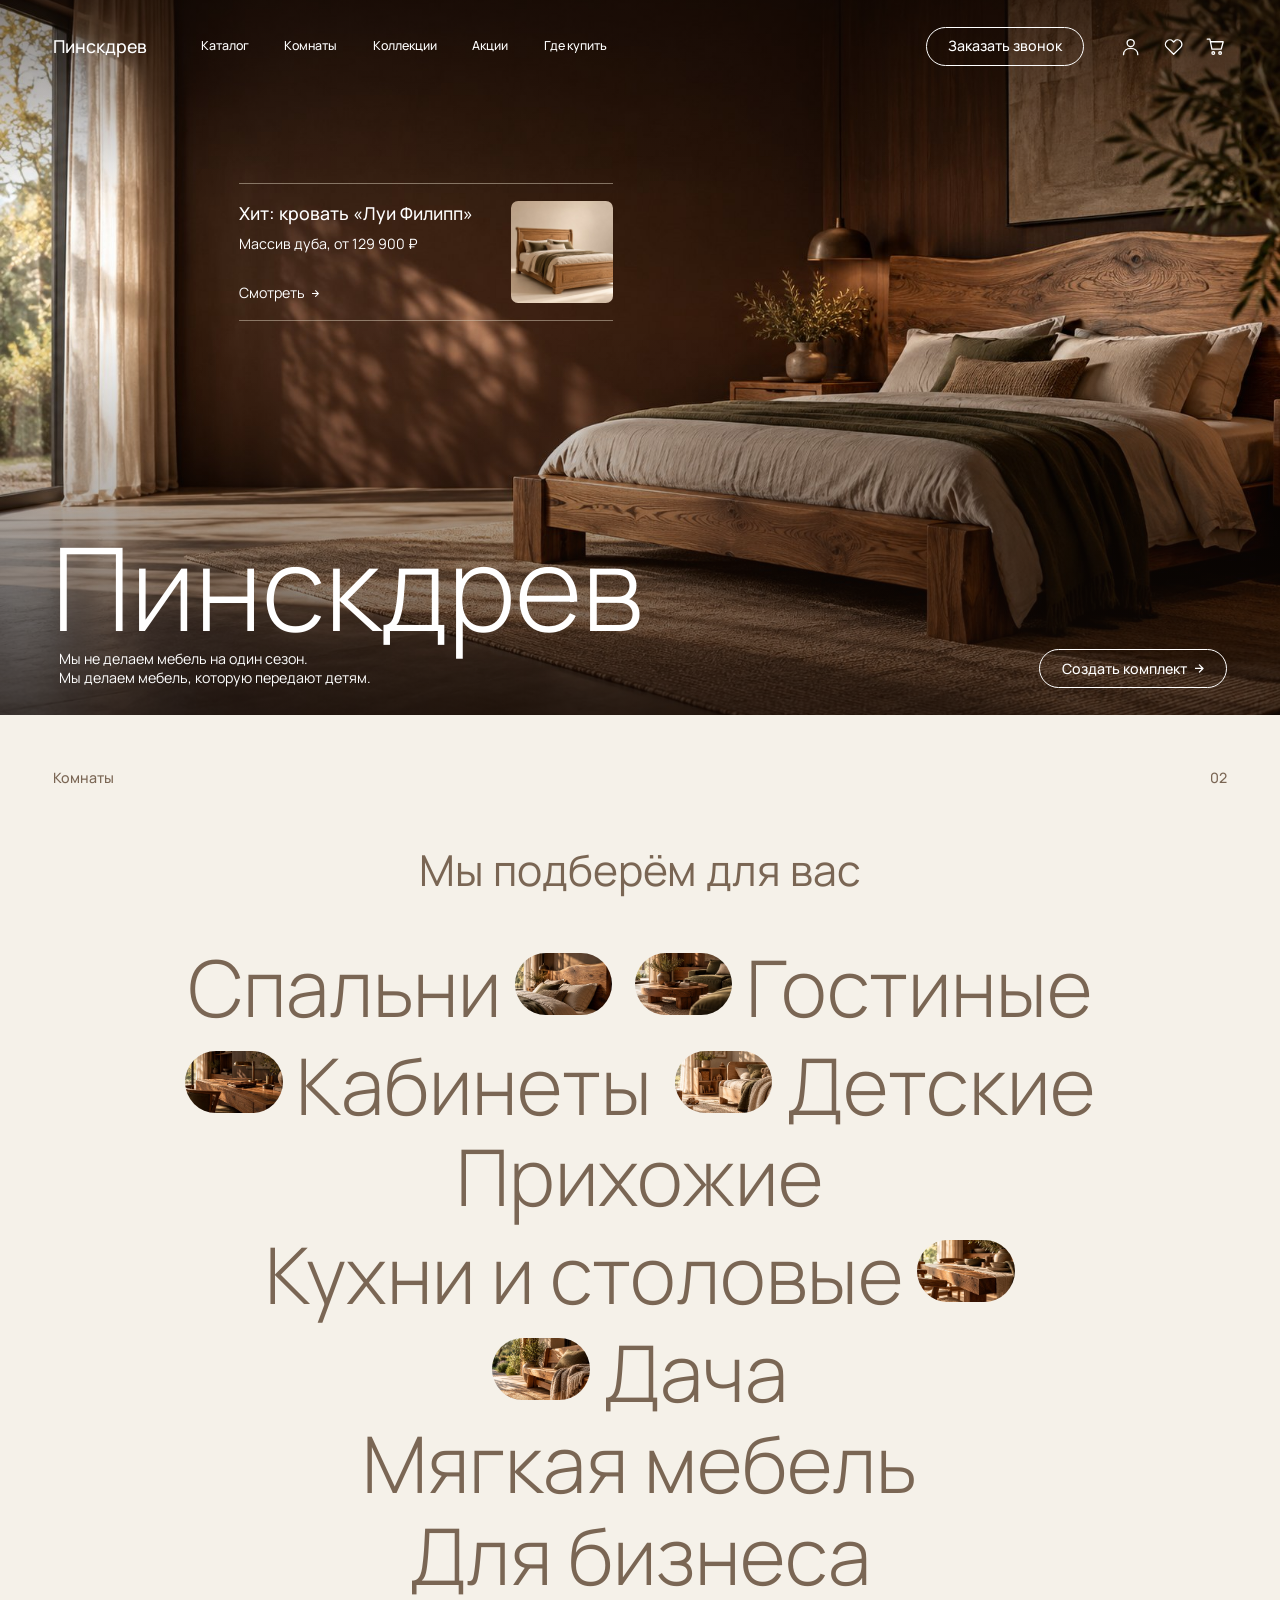
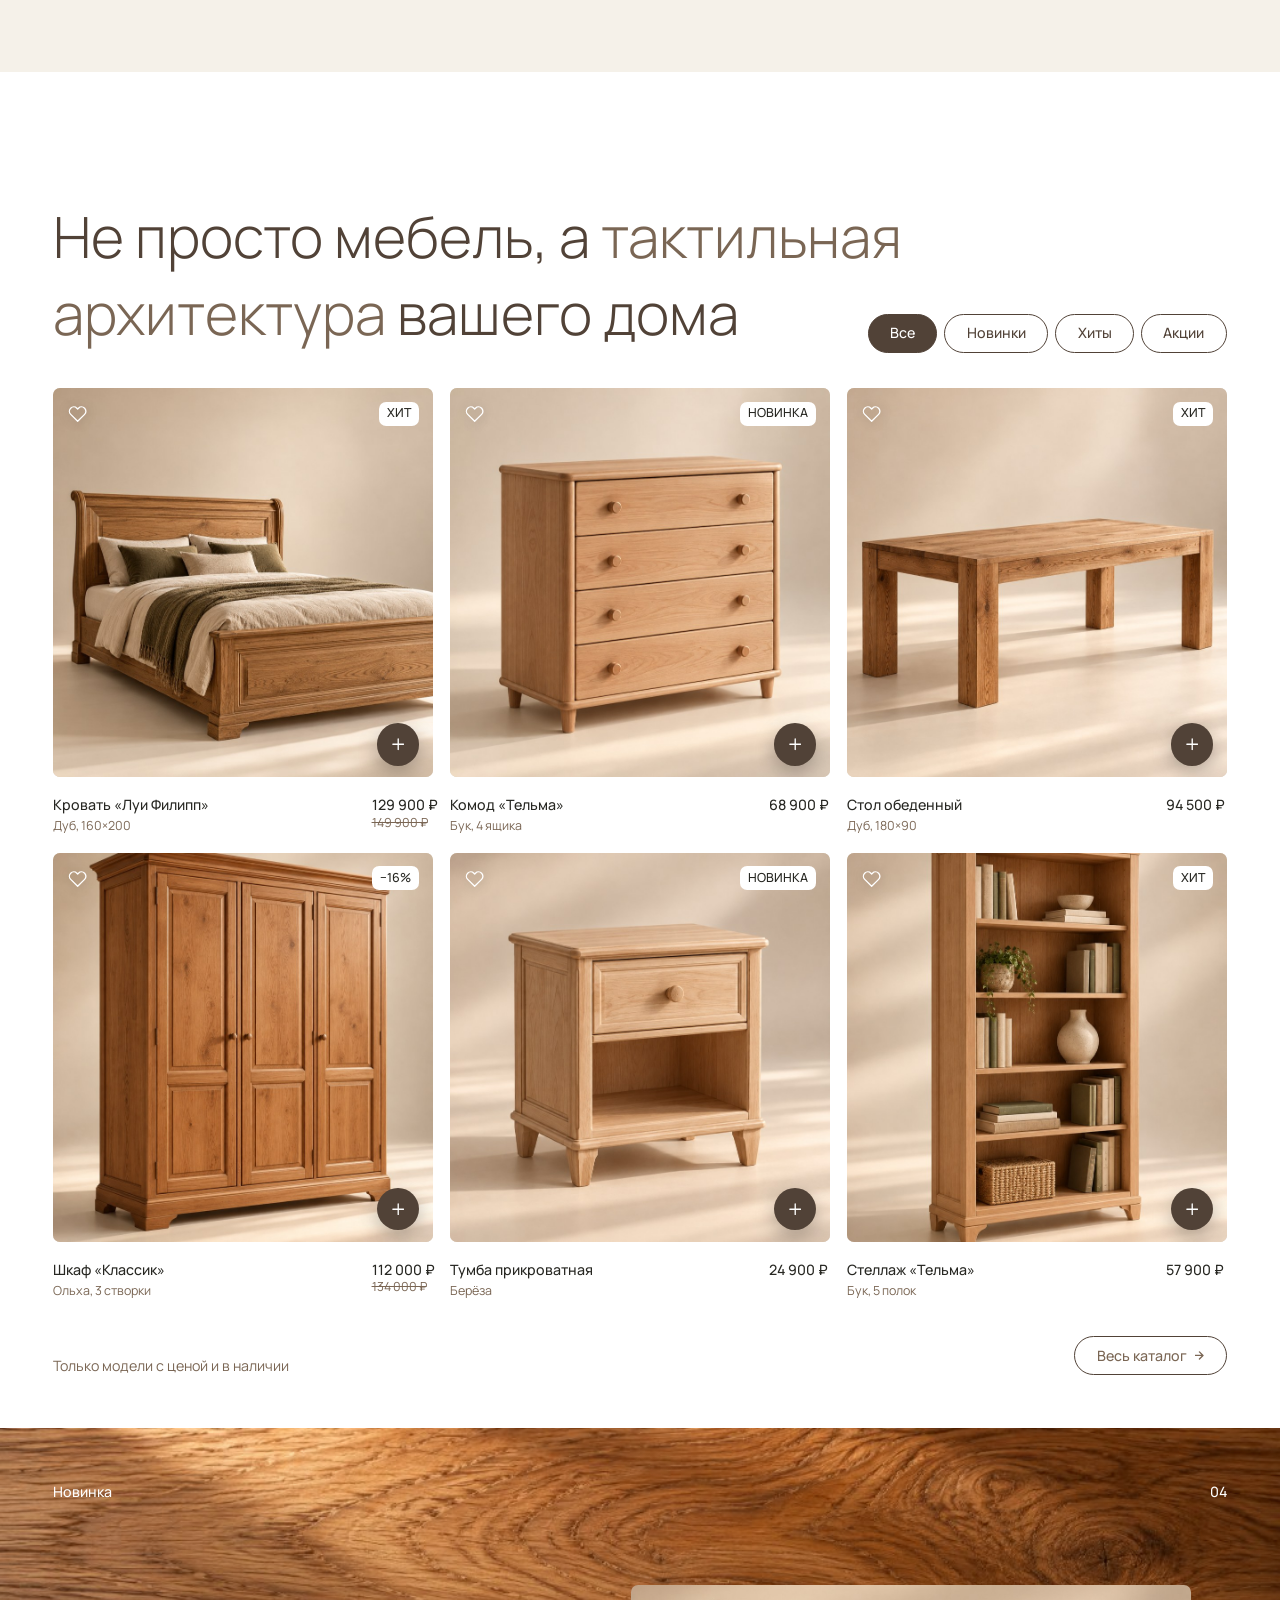
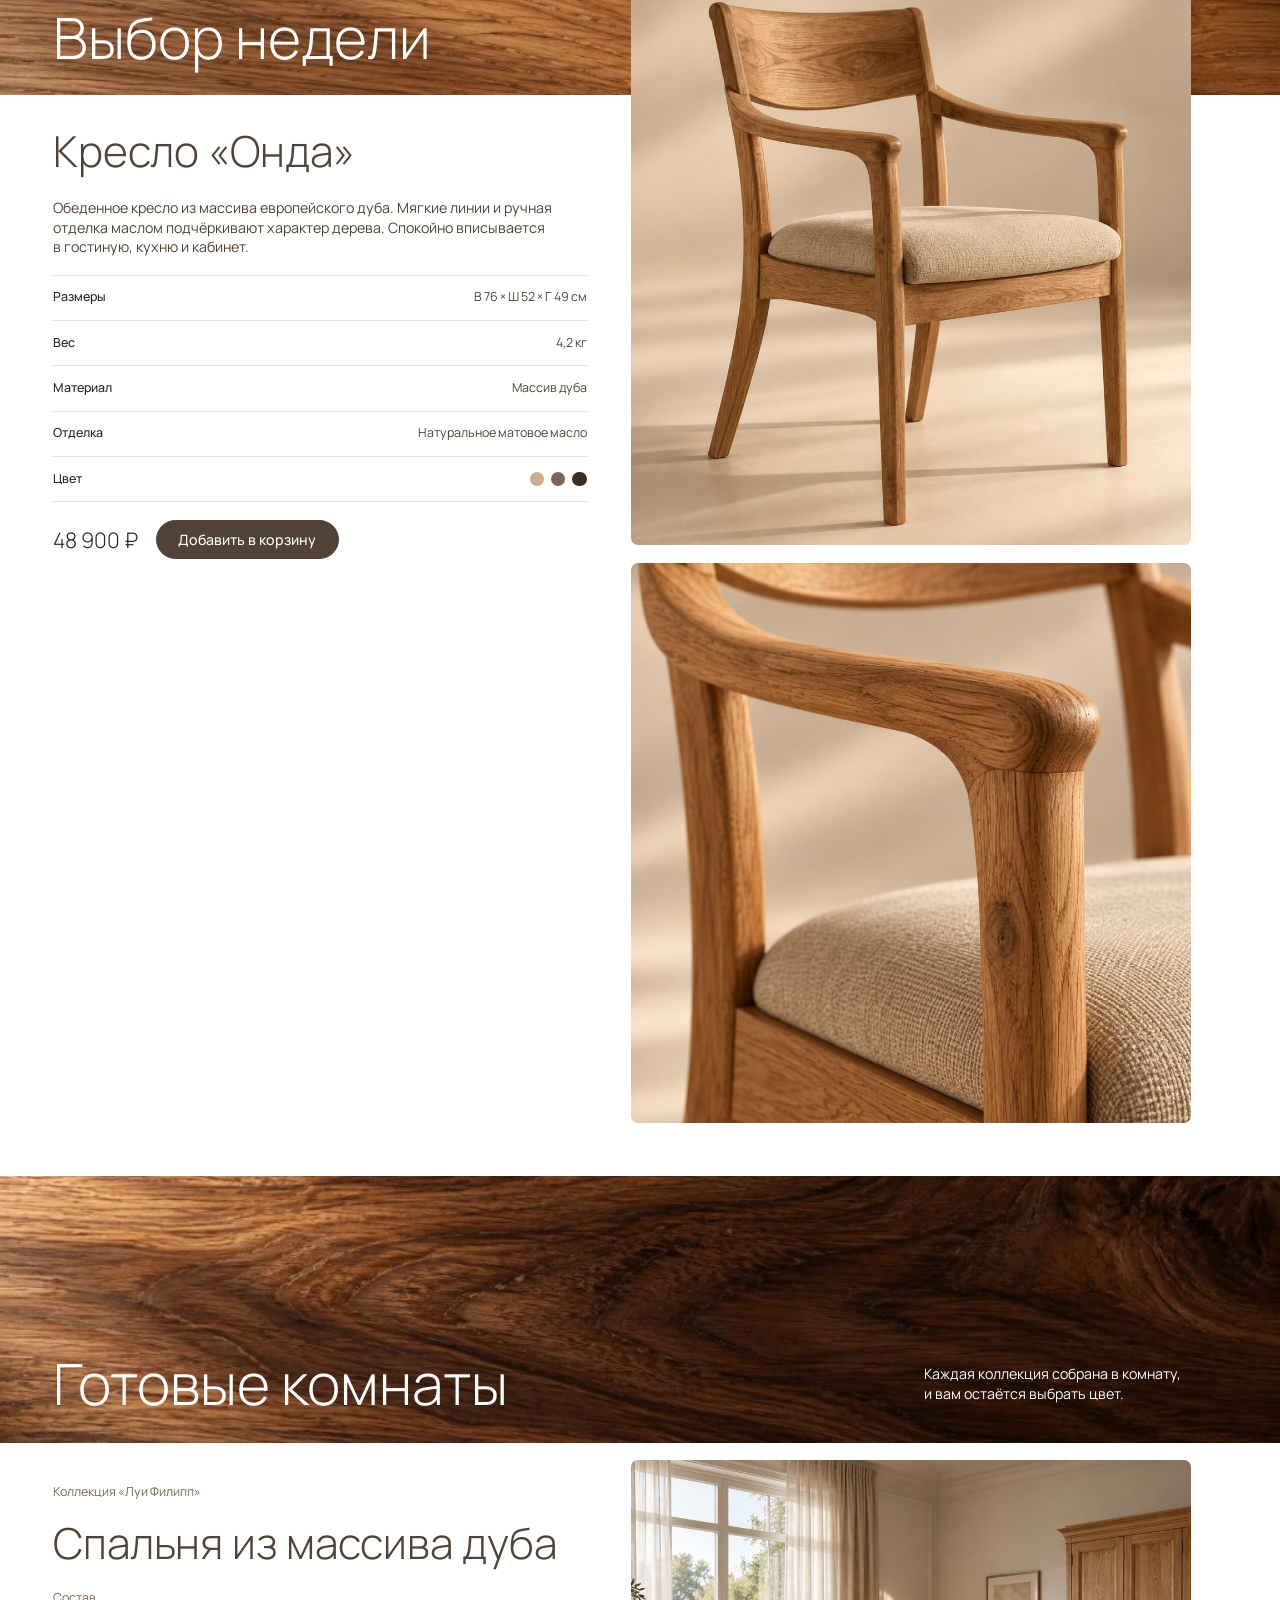
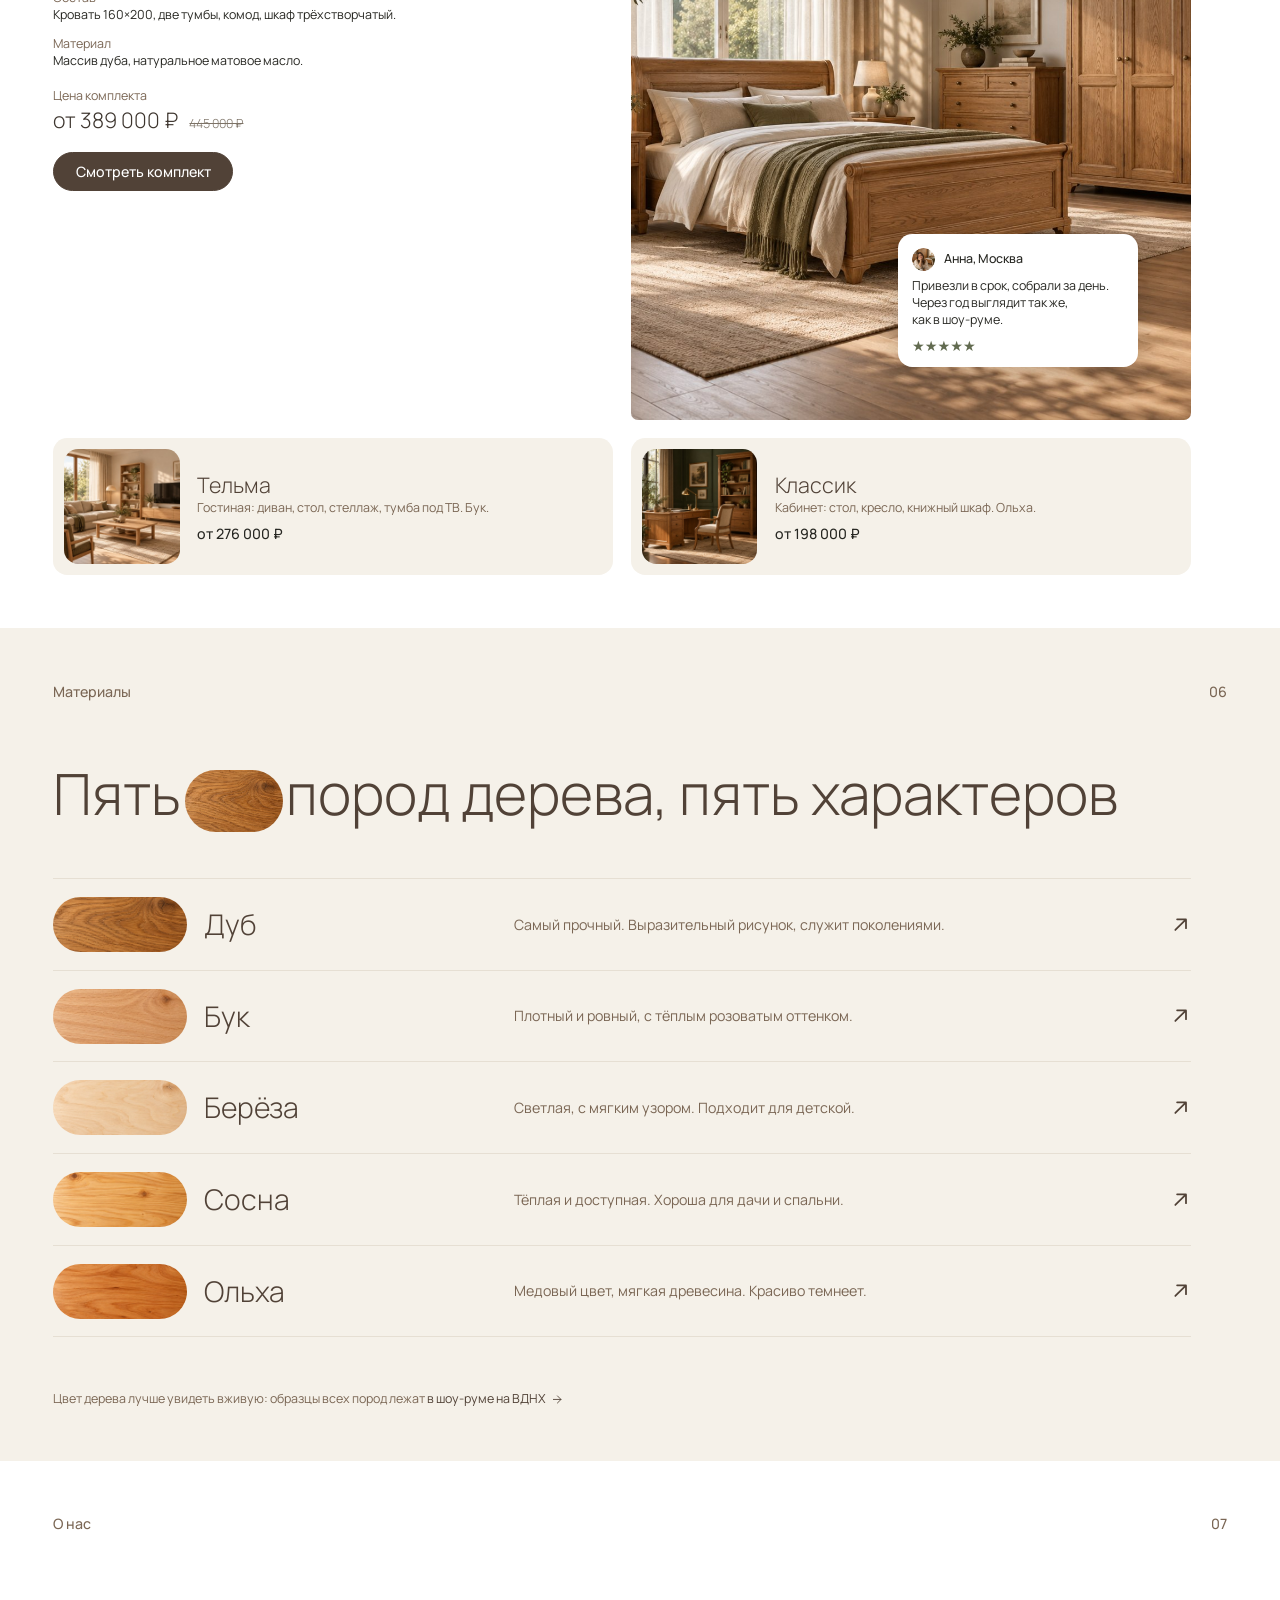
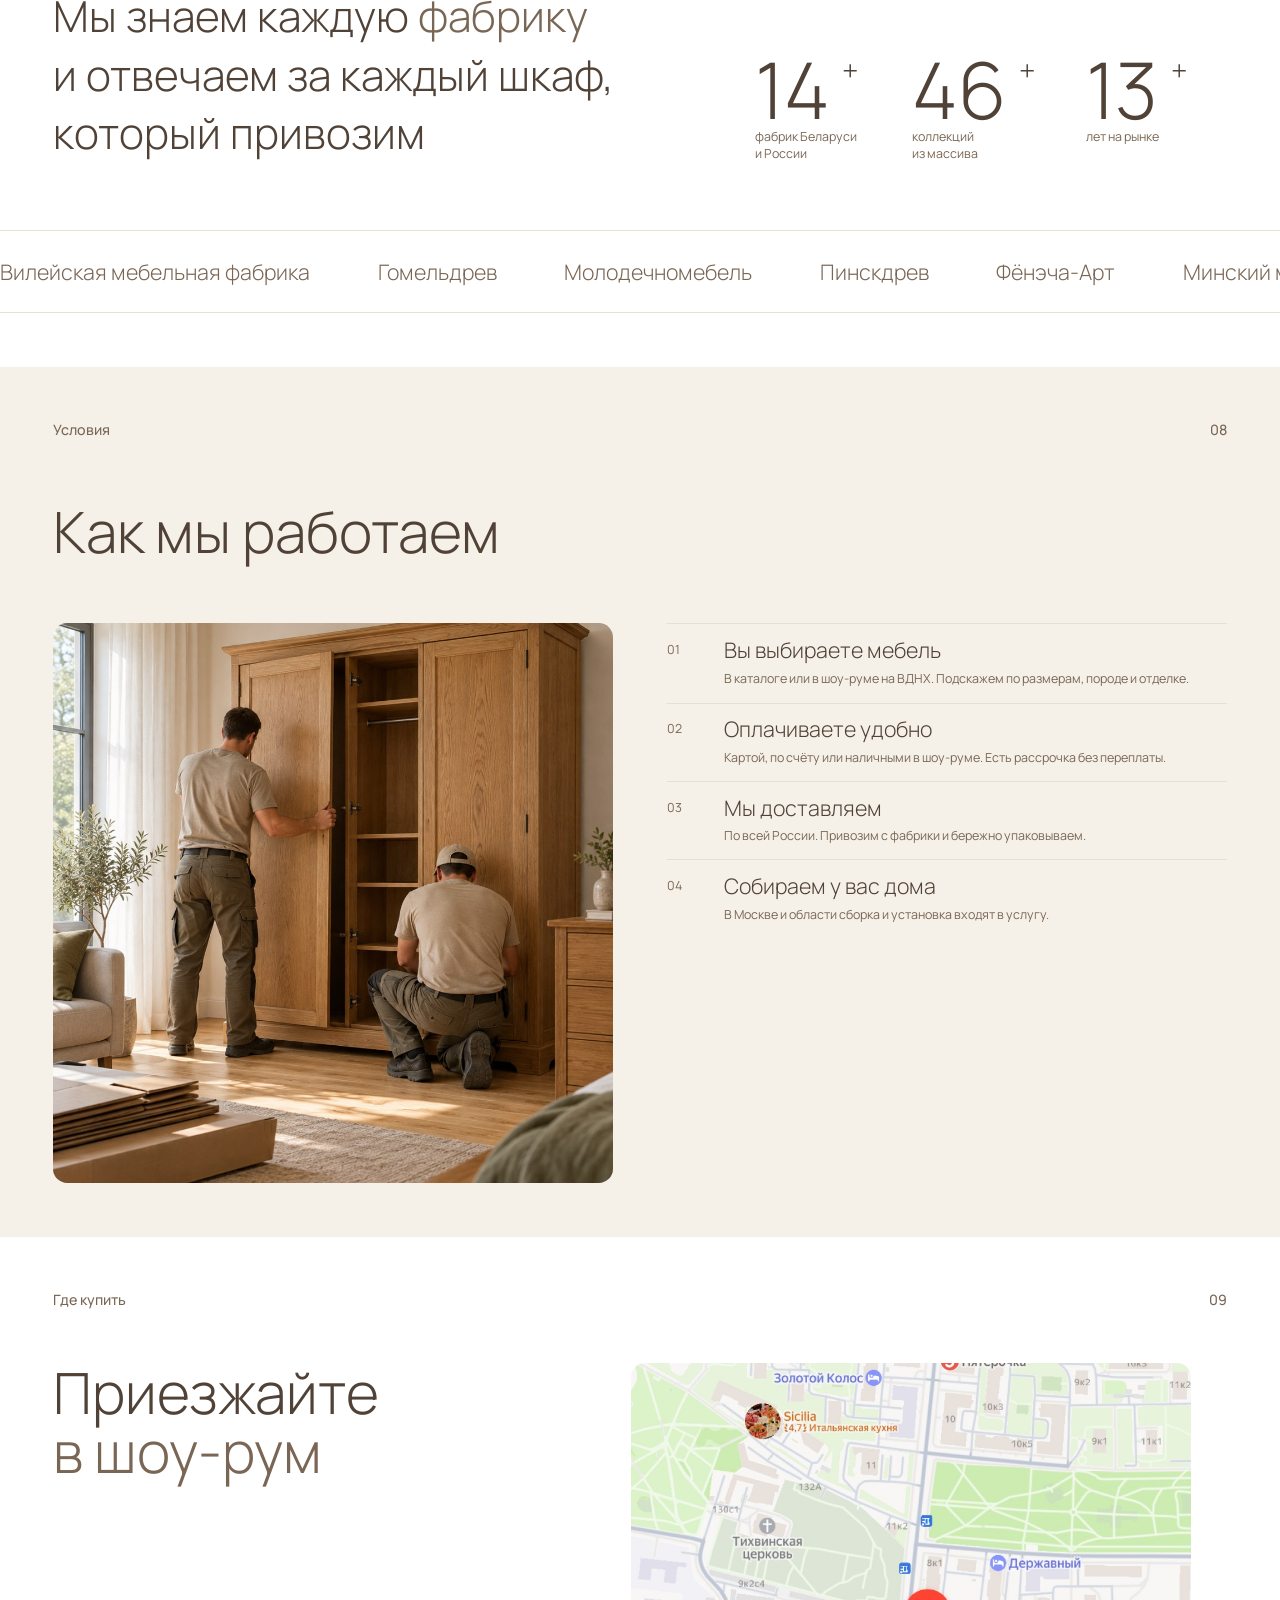
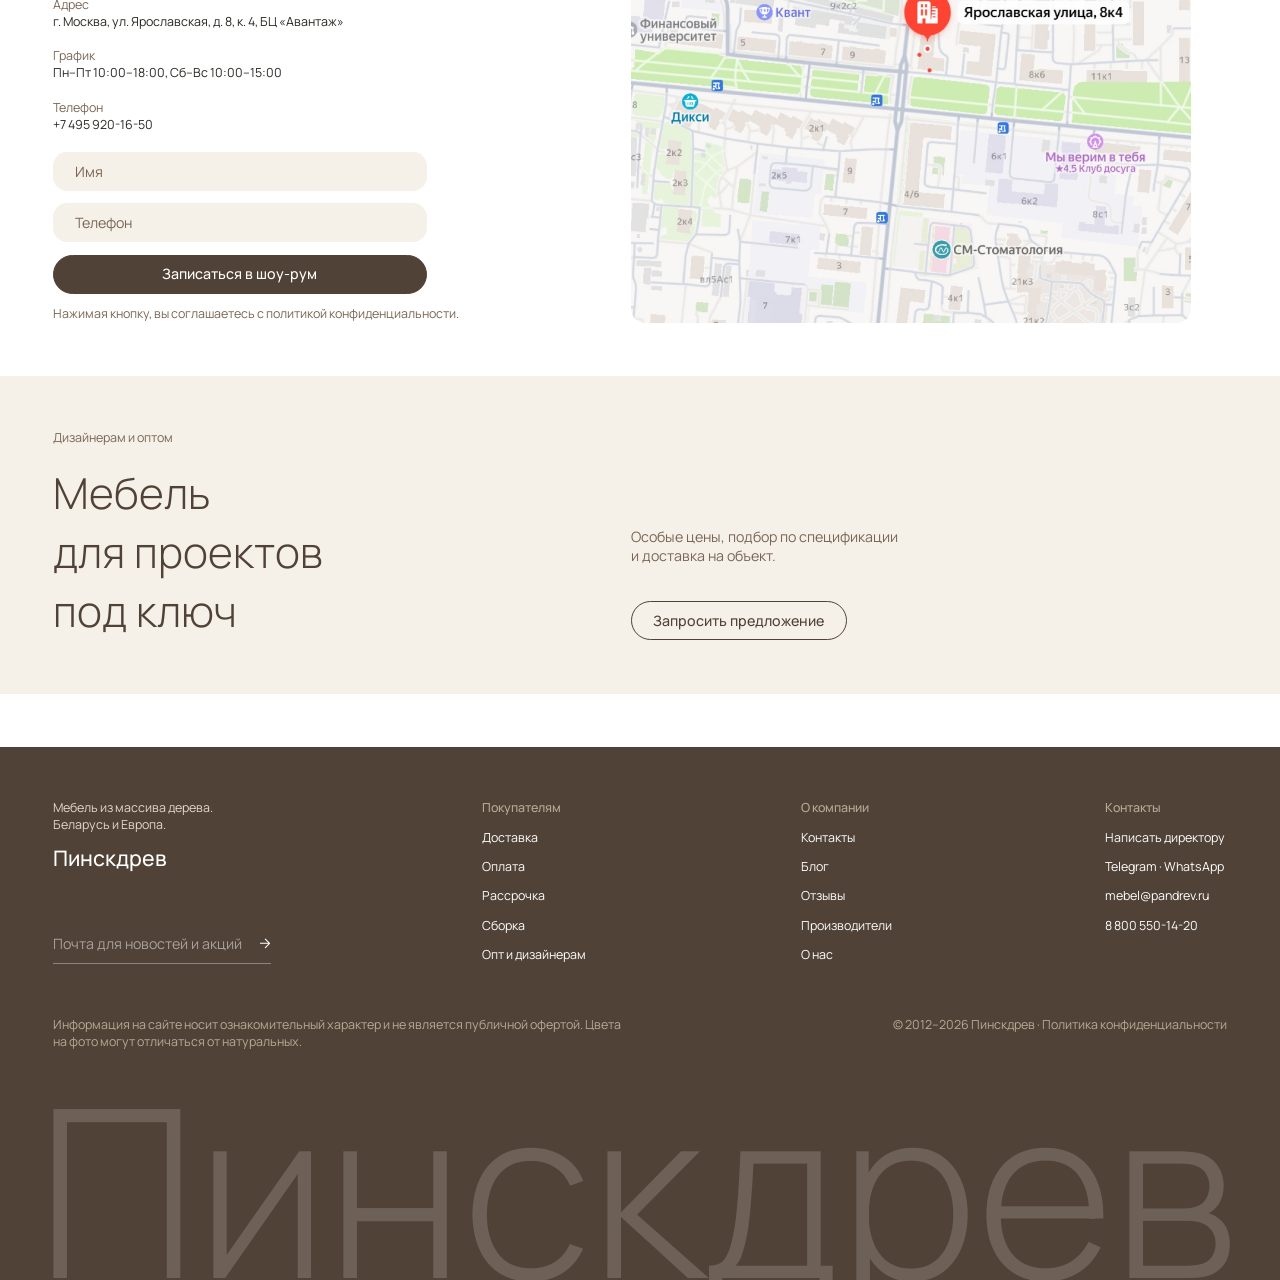
==== commit 4768ca59: "Плавные переходы к разделам, иконка вкладки, переход между страницами Co-Authored-By: Claude Sonnet " ====
--- a/index.html
+++ b/index.html
@@ -3,6 +3,7 @@
 <title>Пинскдрев — мебель из массива дерева</title>
 <link rel="preconnect" href="https://fonts.googleapis.com"><link rel="preconnect" href="https://fonts.gstatic.com" crossorigin>
 <link href="https://fonts.googleapis.com/css2?family=Manrope:wght@300;400;500&display=swap&subset=cyrillic" rel="stylesheet">
+<link rel="icon" href="img/favicon.svg" type="image/svg+xml"><link rel="icon" href="favicon.ico" sizes="48x48"><link rel="apple-touch-icon" href="img/apple-touch-icon.png">
 <link rel="stylesheet" href="css/site.css">
 <script>document.documentElement.classList.add('js');
 /* макет рассчитан на 1440: на более узком окне все размеры масштабируются через --u */
--- a/css/site.css
+++ b/css/site.css
@@ -7,7 +7,7 @@
   --side:calc(60*var(--u));
 }
 *{box-sizing:border-box;margin:0;padding:0}
-html{scroll-behavior:smooth;-webkit-text-size-adjust:100%}
+html{-webkit-text-size-adjust:100%}
 body{font-family:var(--sans);font-size:calc(16*var(--u));font-weight:400;line-height:1.375;color:var(--ink);background:#fff;overflow-x:hidden}
 img{display:block;max-width:100%}
 a{color:inherit;text-decoration:none}
@@ -33,8 +33,9 @@
 .tabs{display:flex;gap:calc(8*var(--u));flex-wrap:wrap}
 
 /* ===== шапка ===== */
-.hdr{position:fixed;top:0;left:0;right:0;z-index:60;color:var(--ink);transition:transform .55s var(--ease),background .35s,color .35s,box-shadow .35s}
-.hdr__row{display:flex;justify-content:space-between;align-items:center;height:calc(104*var(--u));padding:calc(30*var(--u)) 0;transition:height .35s,padding .35s}
+.hdr{position:fixed;top:0;left:0;right:0;z-index:60;color:var(--ink);transition:transform .55s var(--ease)}
+.hdr.hide{transform:translateY(-100%)}
+.hdr__row{display:flex;justify-content:space-between;align-items:center;height:calc(104*var(--u));padding:calc(30*var(--u)) 0}
 .hdr__l,.hdr__r{display:flex;align-items:center}
 .hdr__l{gap:calc(60*var(--u))}
 .hdr__logo{font-size:calc(20*var(--u));font-weight:500;line-height:calc(27*var(--u))}
@@ -53,8 +54,9 @@
 .hdr--hero{color:#fff}
 .hdr--hero .btn{border-color:#fff;color:#fff}
 .hdr--hero .btn:hover{background:#fff;color:var(--walnut)}
-.hdr.solid{background:rgba(255,255,255,.96);backdrop-filter:blur(calc(14*var(--u)));-webkit-backdrop-filter:blur(calc(14*var(--u)));color:var(--ink);box-shadow:0 1px 0 var(--line)}
-.hdr.solid .hdr__row{height:calc(72*var(--u));padding:calc(14*var(--u)) 0}
+.hdr.solid{transition:transform .55s var(--ease),background .35s,color .35s,box-shadow .35s;background:rgba(255,255,255,.96);backdrop-filter:blur(calc(14*var(--u)));-webkit-backdrop-filter:blur(calc(14*var(--u)));color:var(--ink);box-shadow:0 1px 0 var(--line)}
+.hdr.solid .hdr__row{height:calc(72*var(--u));padding:calc(14*var(--u)) 0;transition:height .35s,padding .35s}
+.hdr:not(.solid) .btn{transition:background .25s,color 0s,border-color 0s,transform .25s}
 .hdr.solid .btn{border-color:var(--walnut);color:var(--walnut)}
 .hdr.solid .btn:hover{background:var(--walnut);color:#fff}
 .inner{padding-top:calc(104*var(--u))}
@@ -425,6 +427,11 @@
 .mini__note{font-size:calc(14*var(--u));line-height:calc(19*var(--u));color:var(--brown);margin-top:-1px}
 
 /* ===== появление при прокрутке ===== */
+.veil{position:fixed;inset:0;z-index:90;background:var(--ivory);opacity:0;pointer-events:none;transition:opacity .32s ease}
+.veil.on{opacity:1;pointer-events:auto}
+@view-transition{navigation:auto}
+::view-transition-old(root),::view-transition-new(root){animation-duration:.3s;animation-timing-function:cubic-bezier(.22,1,.36,1)}
+.hdr{view-transition-name:hdr}
 .js .rv{opacity:0;transform:translateY(calc(32*var(--u)));transition:opacity .9s var(--ease),transform .9s var(--ease)}
 .js .rv.in{opacity:1;transform:none}
 .js .rv.d1{transition-delay:.12s}.js .rv.d2{transition-delay:.24s}
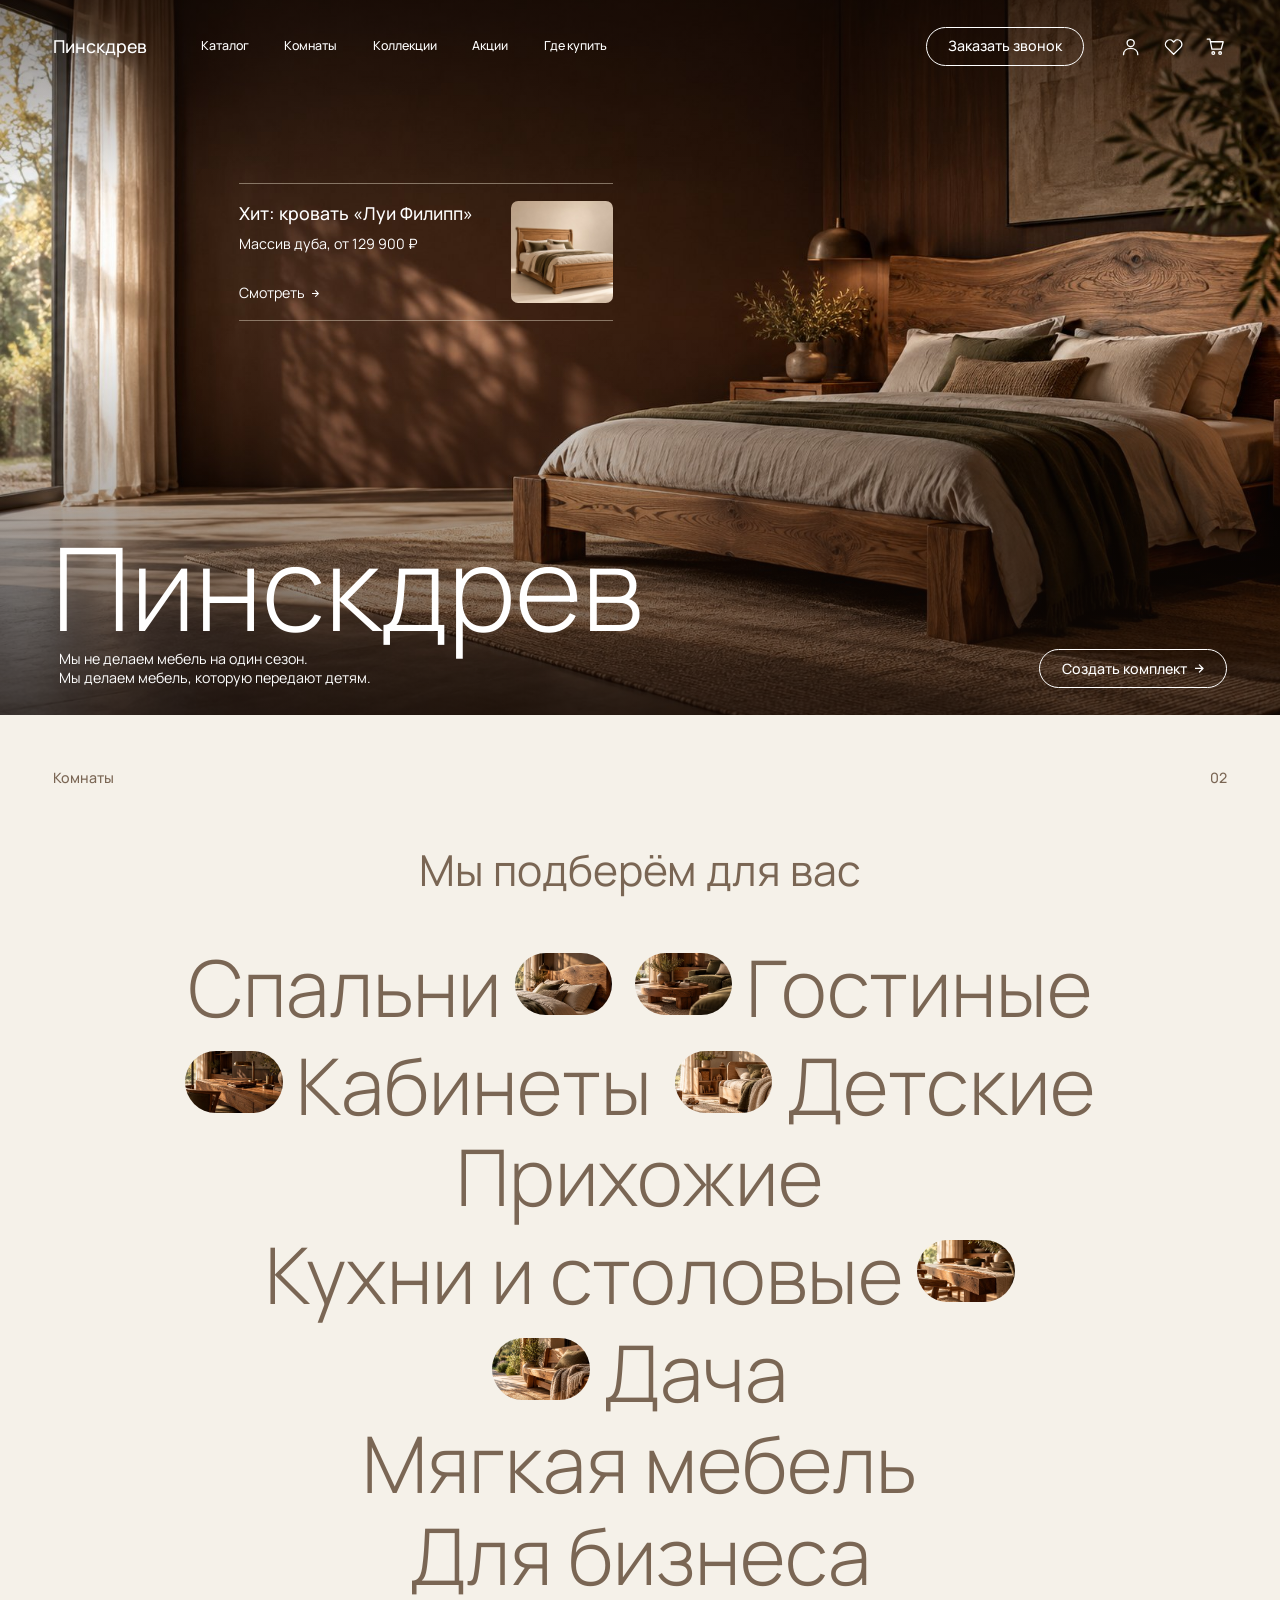
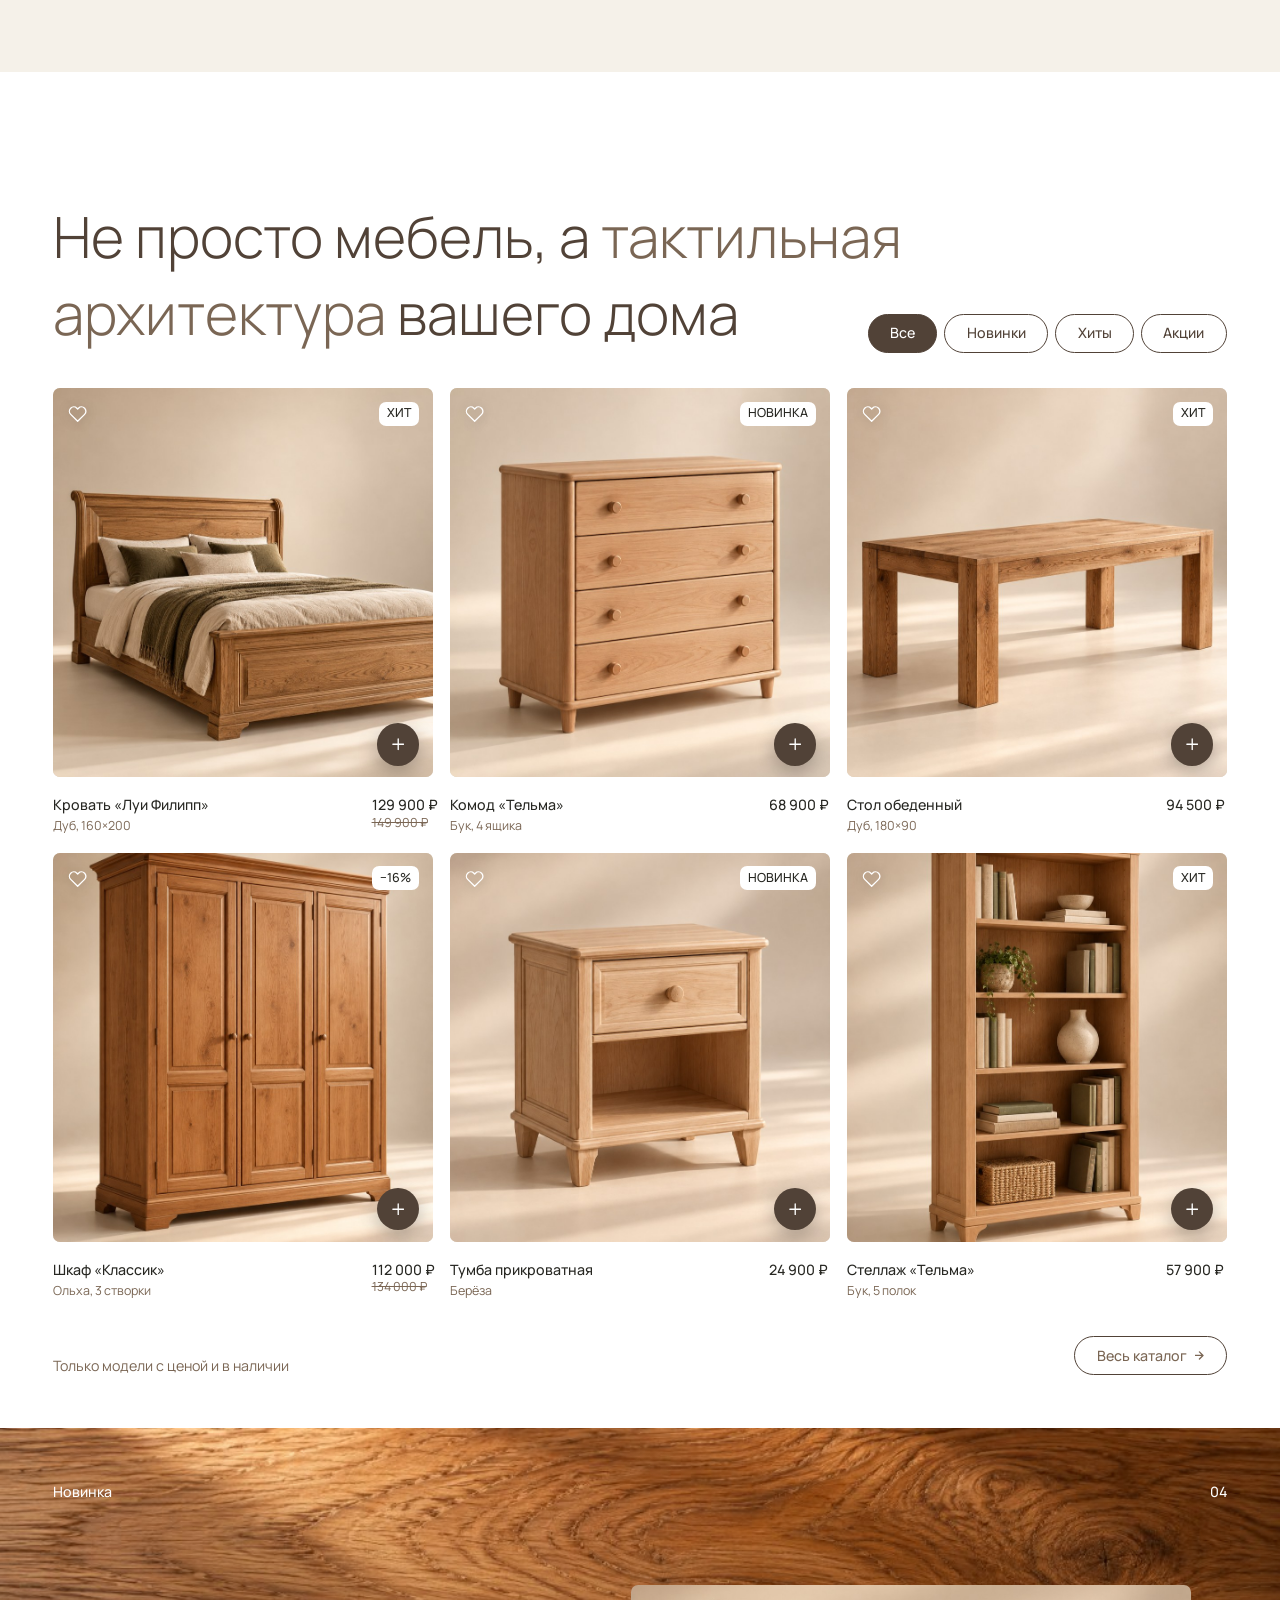
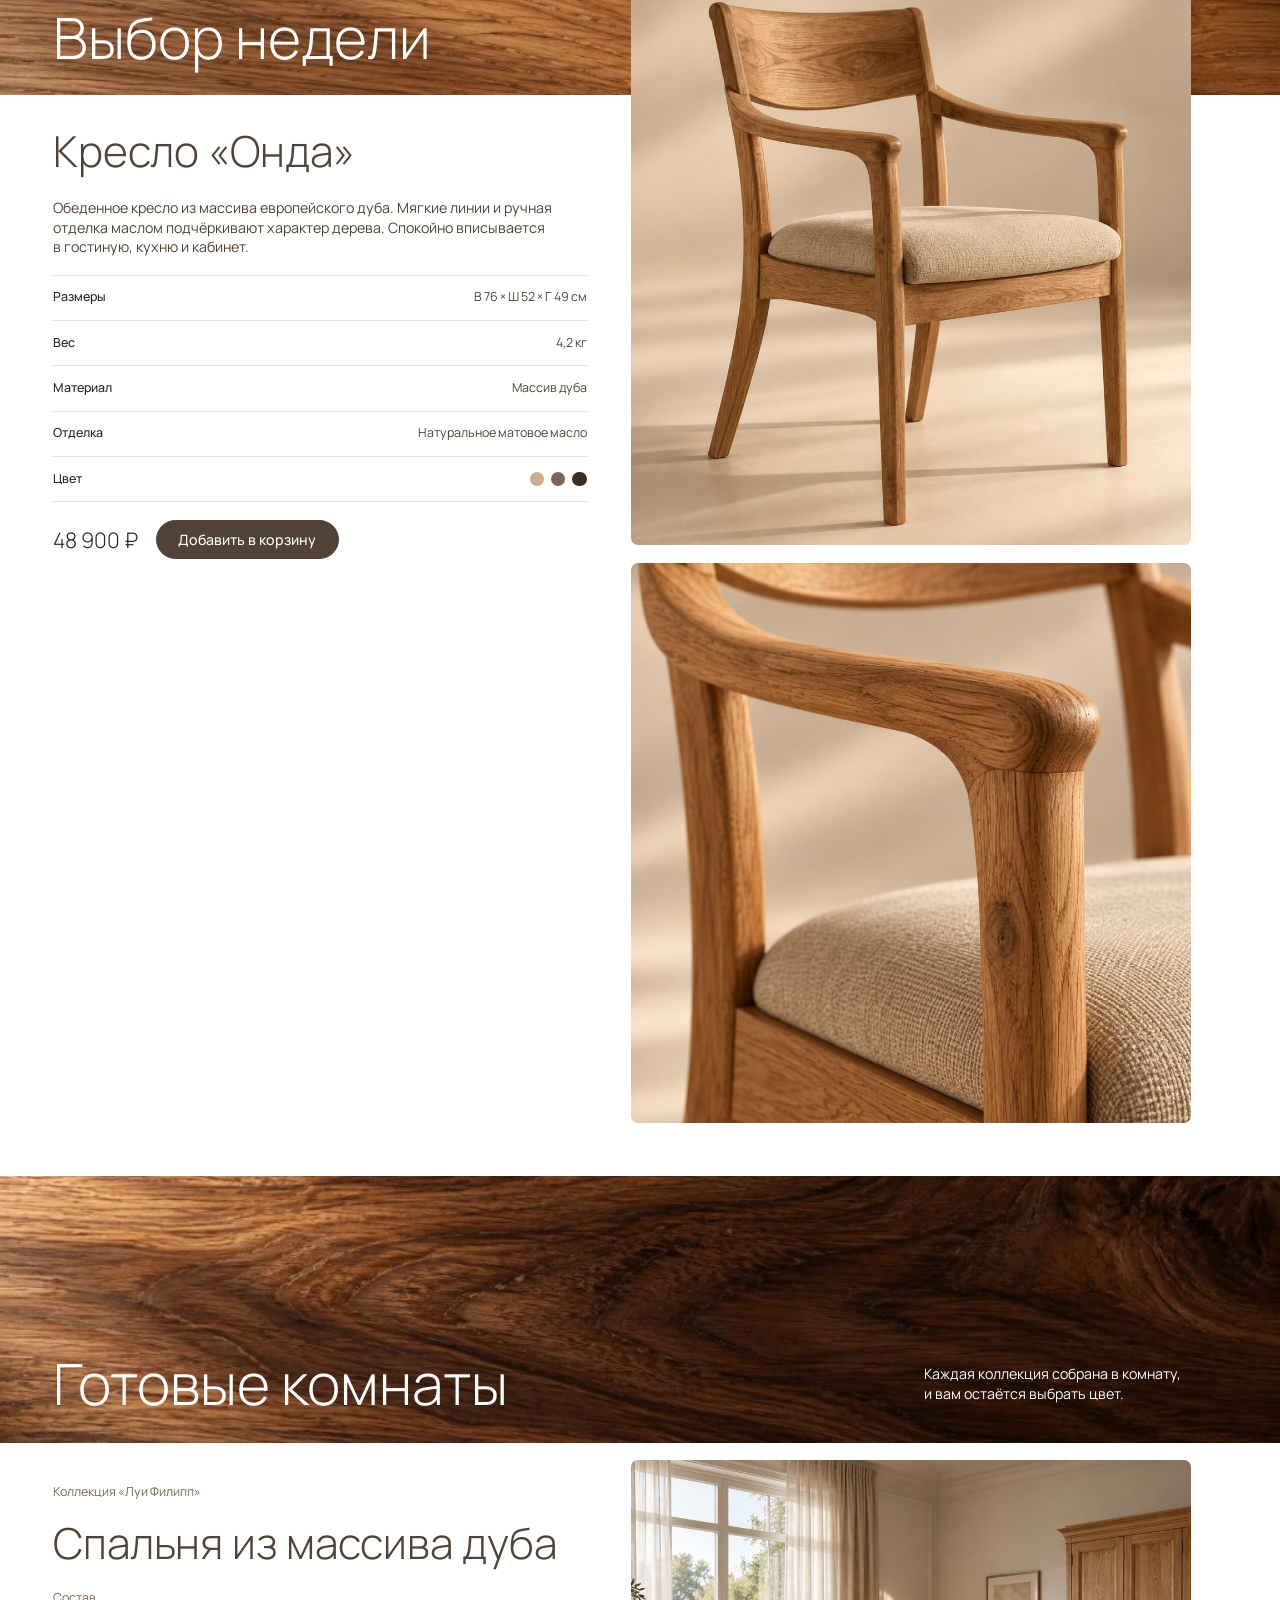
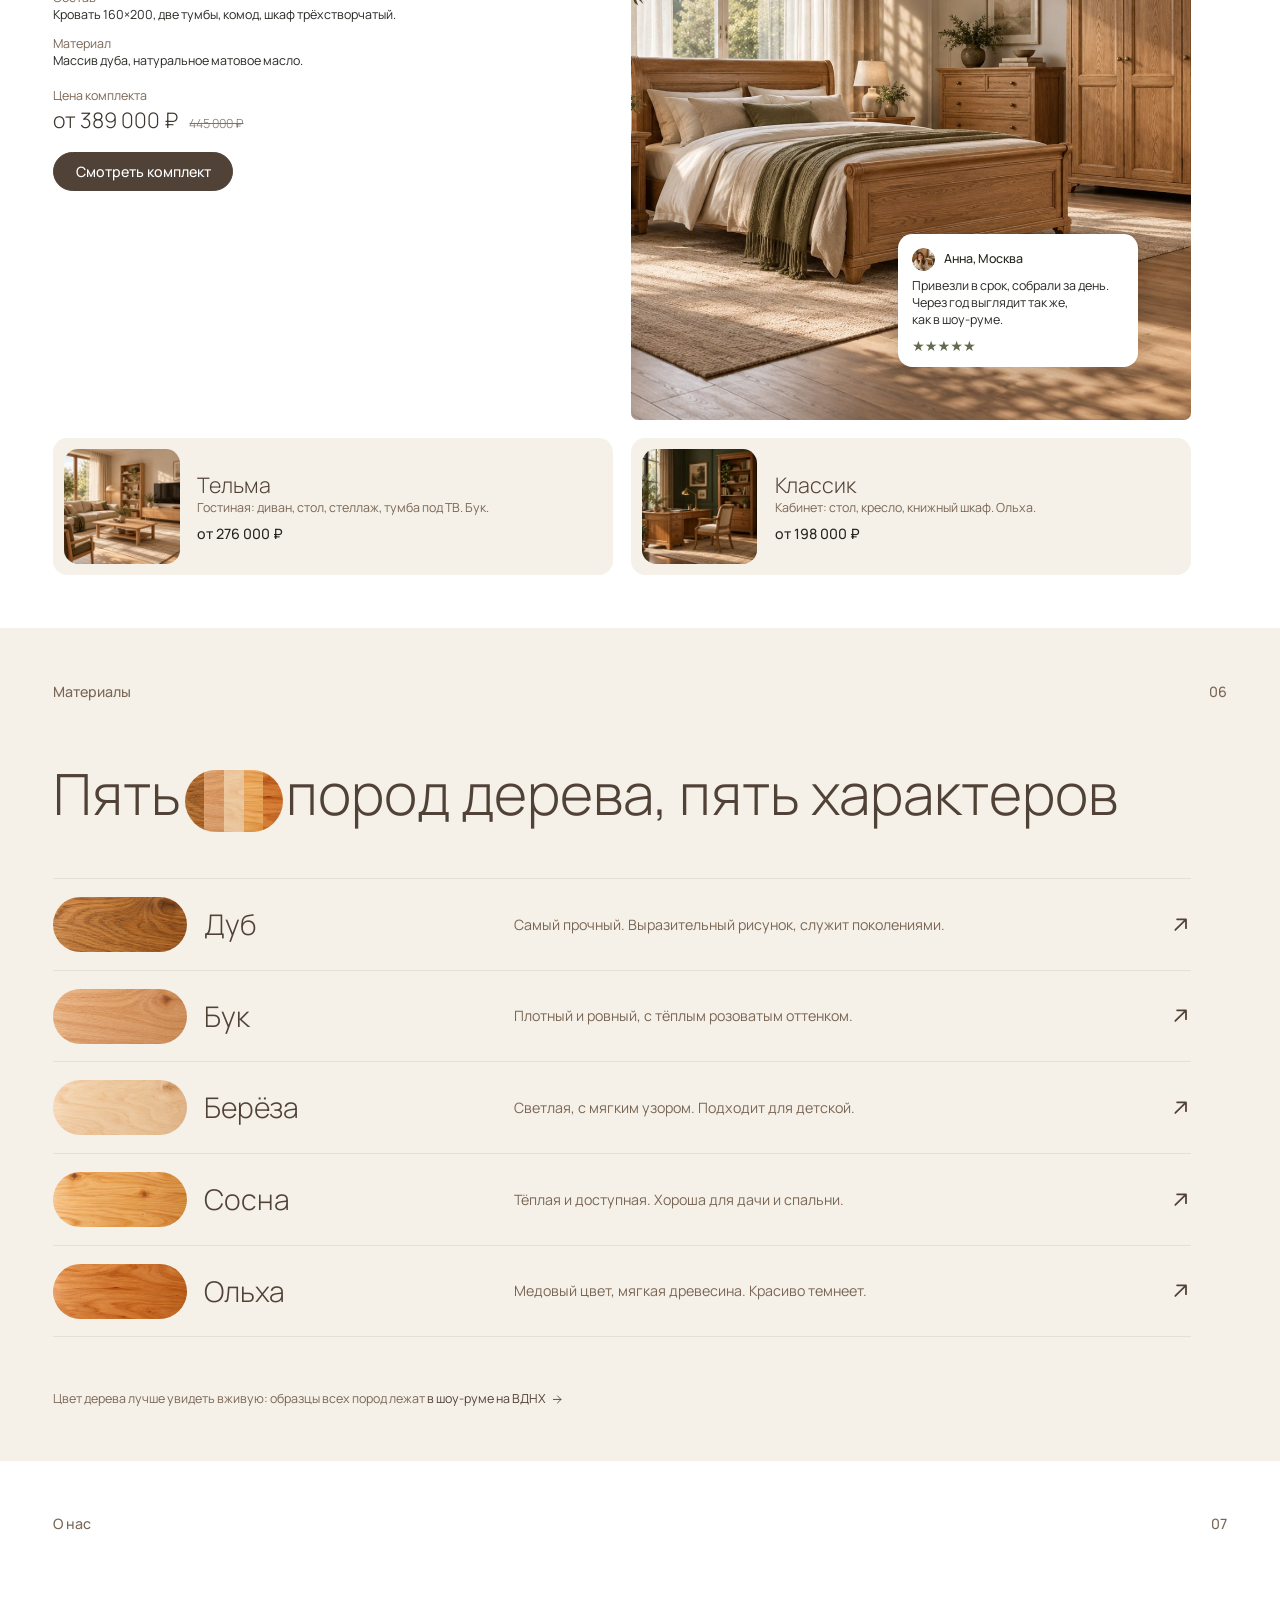
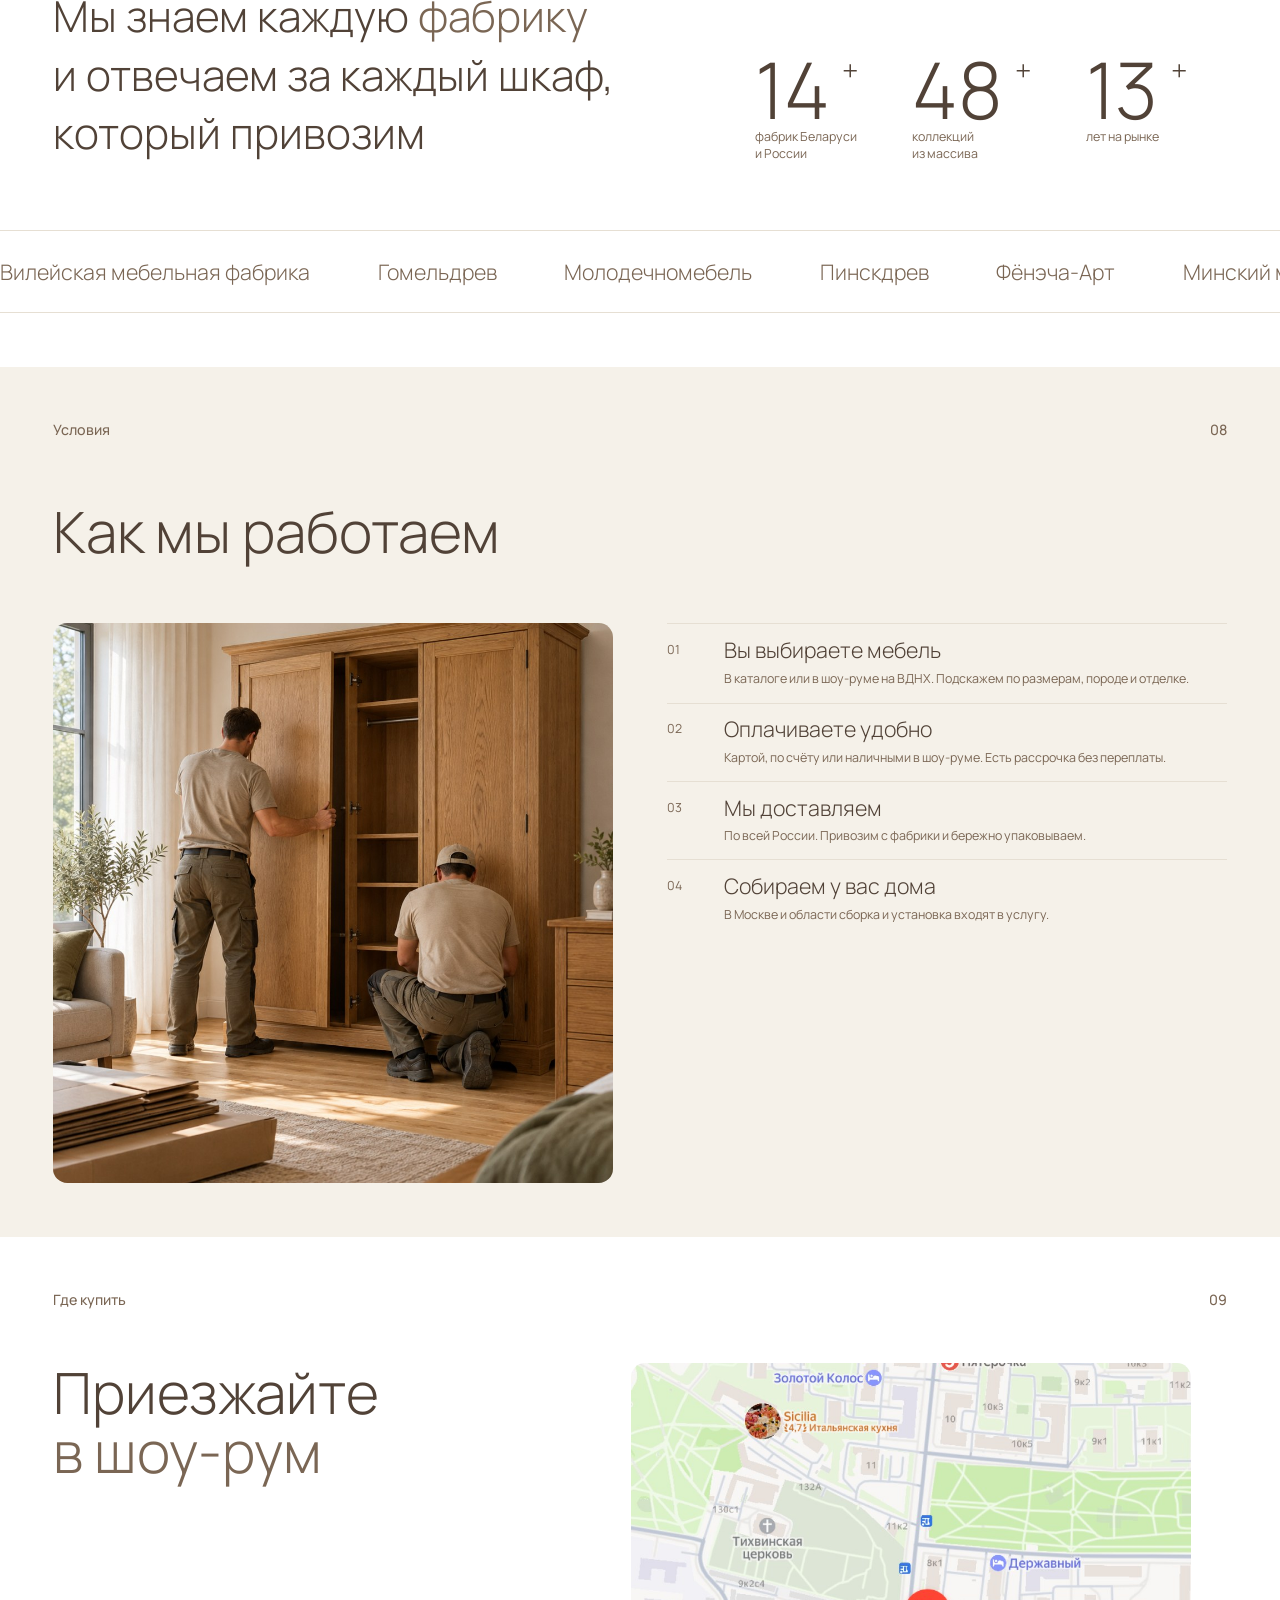
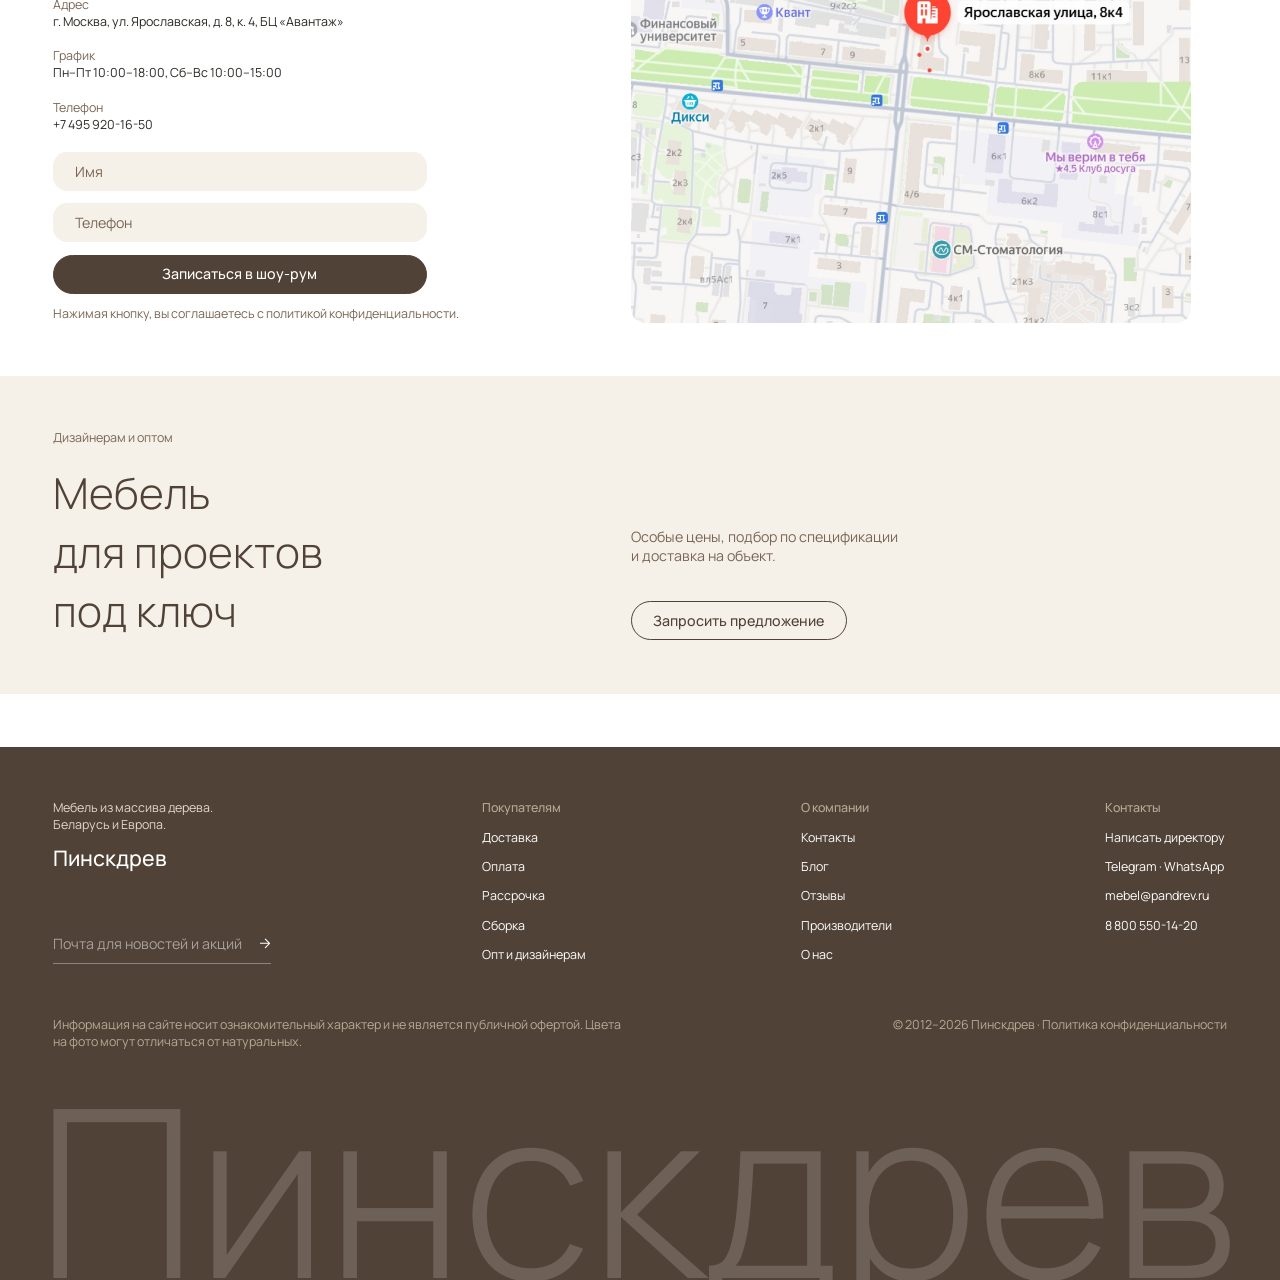
==== commit 6ba7b4cb: "Заголовок «Пять пород»: таблетка из пяти полос вместо повторяющегося фото Co-Authored-By: Claude Son" ====
--- a/index.html
+++ b/index.html
@@ -79,7 +79,7 @@
   </div></section>
 
 <section class="band mat" id="materials"><div class="w"><div class="sec-row rv"><span>Материалы</span><span>06</span></div>
-  <h2 class="mat__title rv"><span>Пять </span><img class="pill" src="img/mat-pill.jpg" alt=""><span>пород дерева, пять характеров</span></h2>
+  <h2 class="mat__title rv"><span>Пять </span><span class="pill pill--stripes" aria-hidden="true"><i style="background-image:url(img/mat-oak.jpg)"></i><i style="background-image:url(img/mat-beech.jpg)"></i><i style="background-image:url(img/mat-birch.jpg)"></i><i style="background-image:url(img/mat-pine.jpg)"></i><i style="background-image:url(img/mat-alder.jpg)"></i></span><span>пород дерева, пять характеров</span></h2>
   <div class="mlist"><a class="mrow rv" href="catalog.html?wood=oak"><div class="mrow__l"><img src="img/mat-oak.jpg" alt=""><h3>Дуб</h3></div><p>Самый прочный. Выразительный рисунок, служит поколениями.</p><svg class="i"><use href="#i-ne"/></svg></a>
 <a class="mrow rv" href="catalog.html?wood=beech"><div class="mrow__l"><img src="img/mat-beech.jpg" alt=""><h3>Бук</h3></div><p>Плотный и ровный, с тёплым розоватым оттенком.</p><svg class="i"><use href="#i-ne"/></svg></a>
 <a class="mrow rv" href="catalog.html?wood=birch"><div class="mrow__l"><img src="img/mat-birch.jpg" alt=""><h3>Берёза</h3></div><p>Светлая, с мягким узором. Подходит для детской.</p><svg class="i"><use href="#i-ne"/></svg></a>
--- a/css/site.css
+++ b/css/site.css
@@ -194,6 +194,9 @@
 .mat__title{margin-top:calc(60*var(--u));display:flex;align-items:center;font-size:calc(64*var(--u));font-weight:300;line-height:calc(87*var(--u));color:var(--walnut);white-space:nowrap}
 .mat__title>span:first-child{width:calc(144*var(--u))}
 .mat__title .pill{width:calc(110*var(--u));height:calc(70*var(--u));border-radius:calc(999*var(--u));object-fit:cover;align-self:flex-start;margin:calc(17*var(--u)) calc(4*var(--u)) 0}
+.pill--stripes{display:flex;overflow:hidden;flex:none}
+.pill--stripes i{flex:1;background-size:cover;background-position:center;transition:flex .5s var(--ease)}
+.pill--stripes:hover i:hover{flex:2.4}
 .mlist{margin-top:calc(52*var(--u));width:calc(1280*var(--u));max-width:100%;border-bottom:1px solid var(--line)}
 .mrow{display:grid;grid-template-columns:calc(518*var(--u)) 1fr calc(24*var(--u));align-items:center;padding:calc(20*var(--u)) 0;border-top:1px solid var(--line);transition:padding .4s var(--ease)}
 .mrow:hover{padding-left:calc(16*var(--u))}
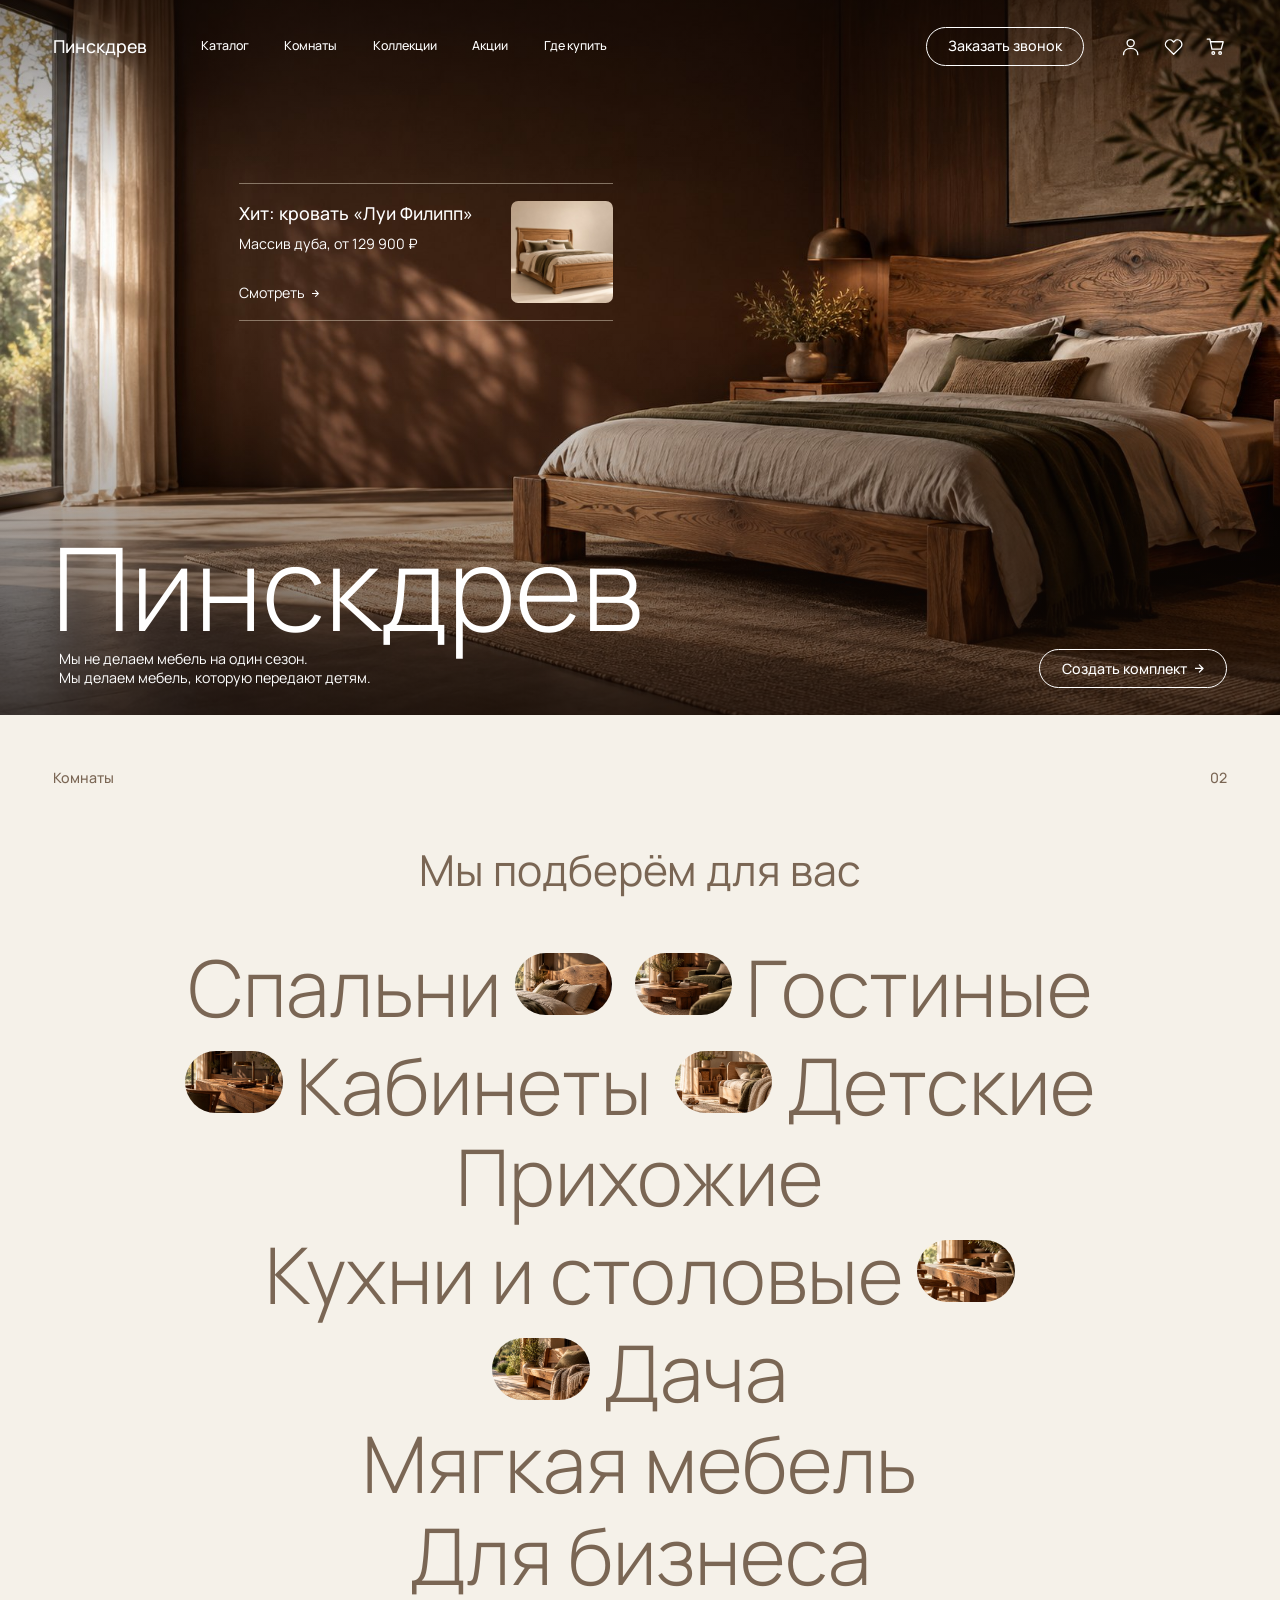
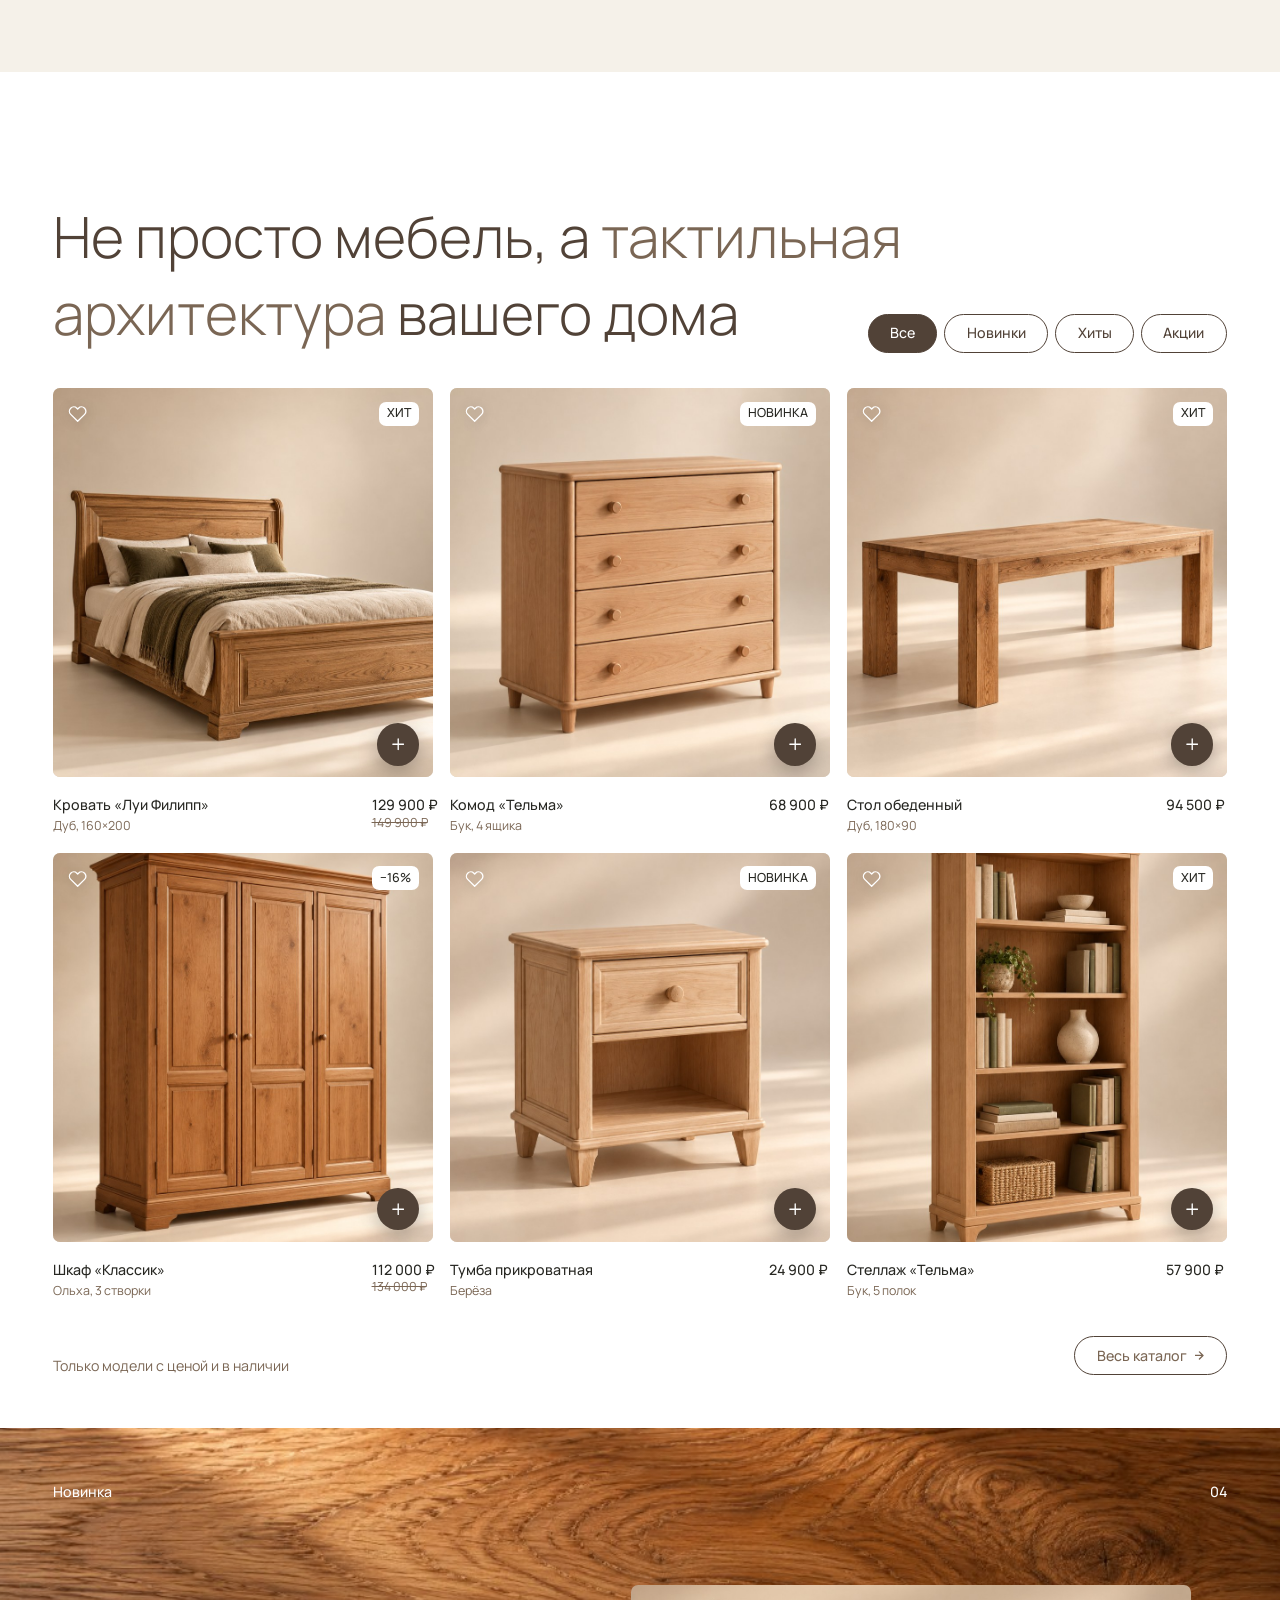
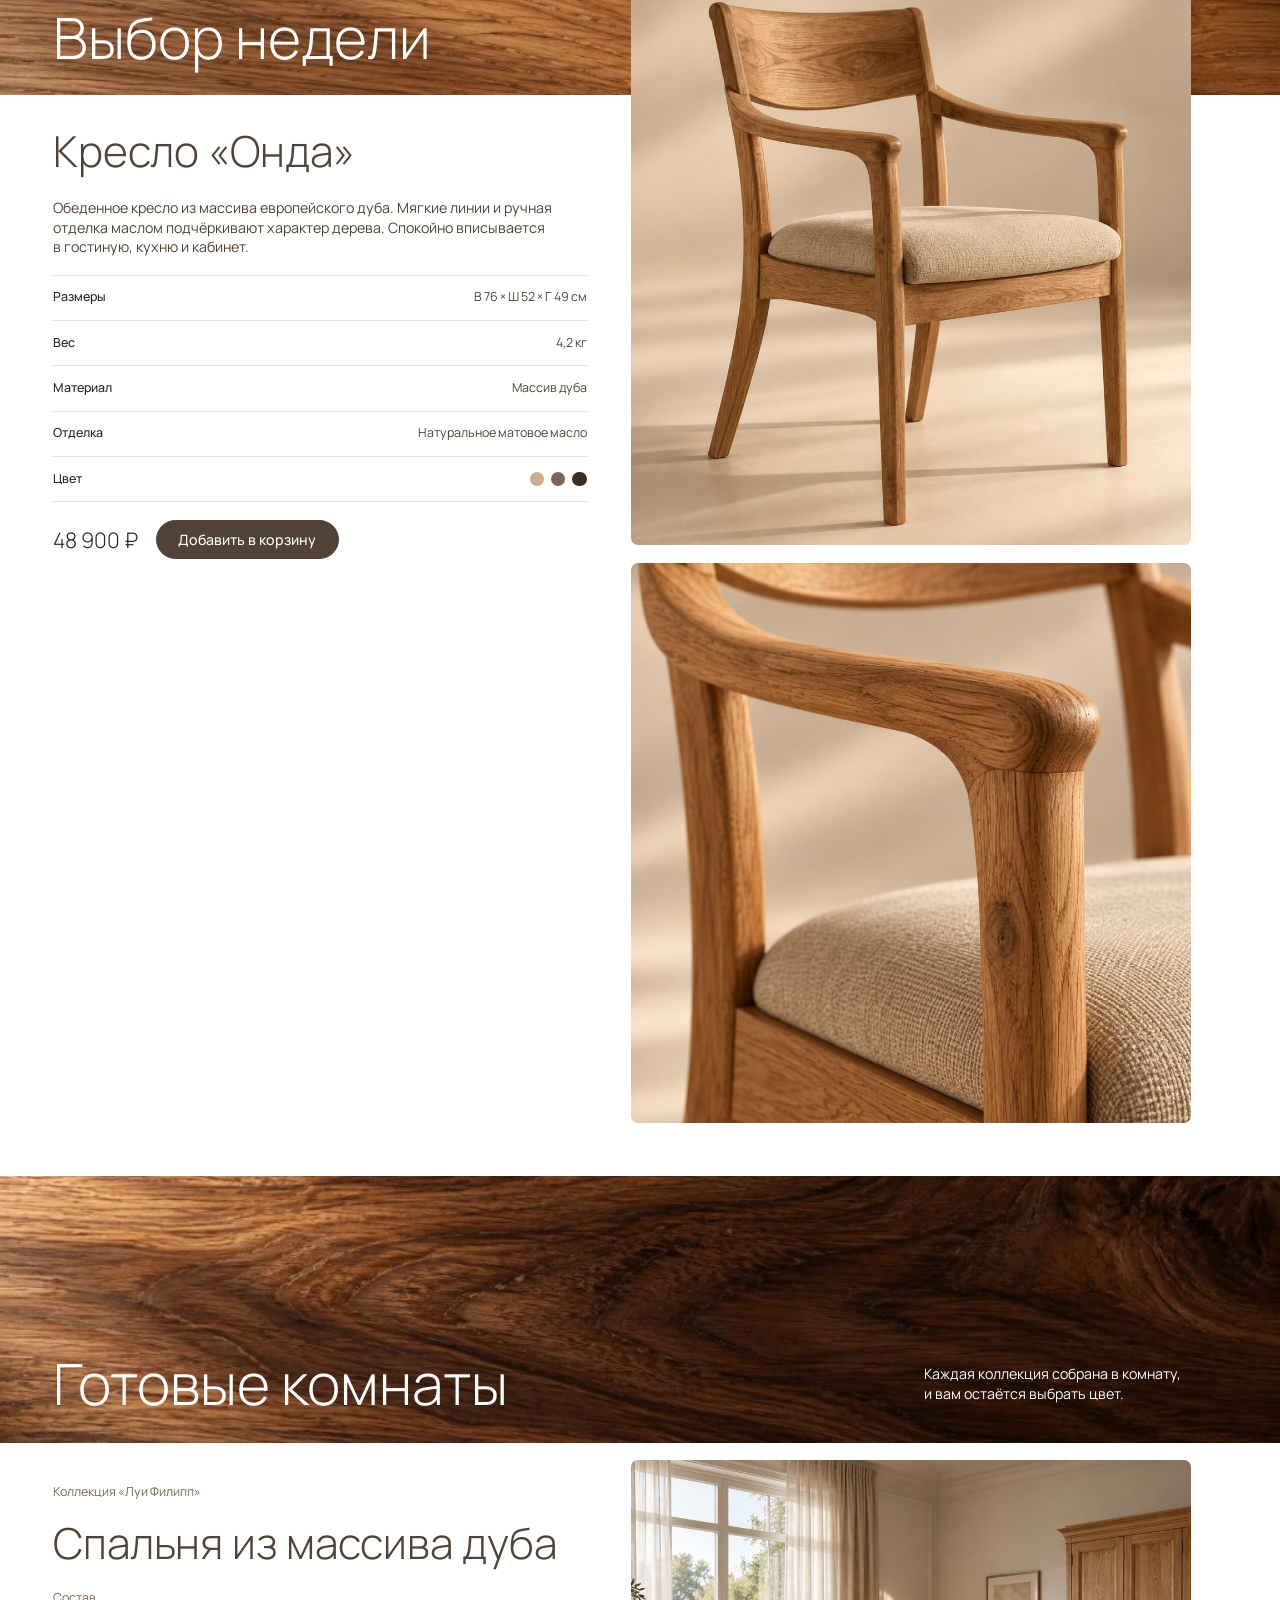
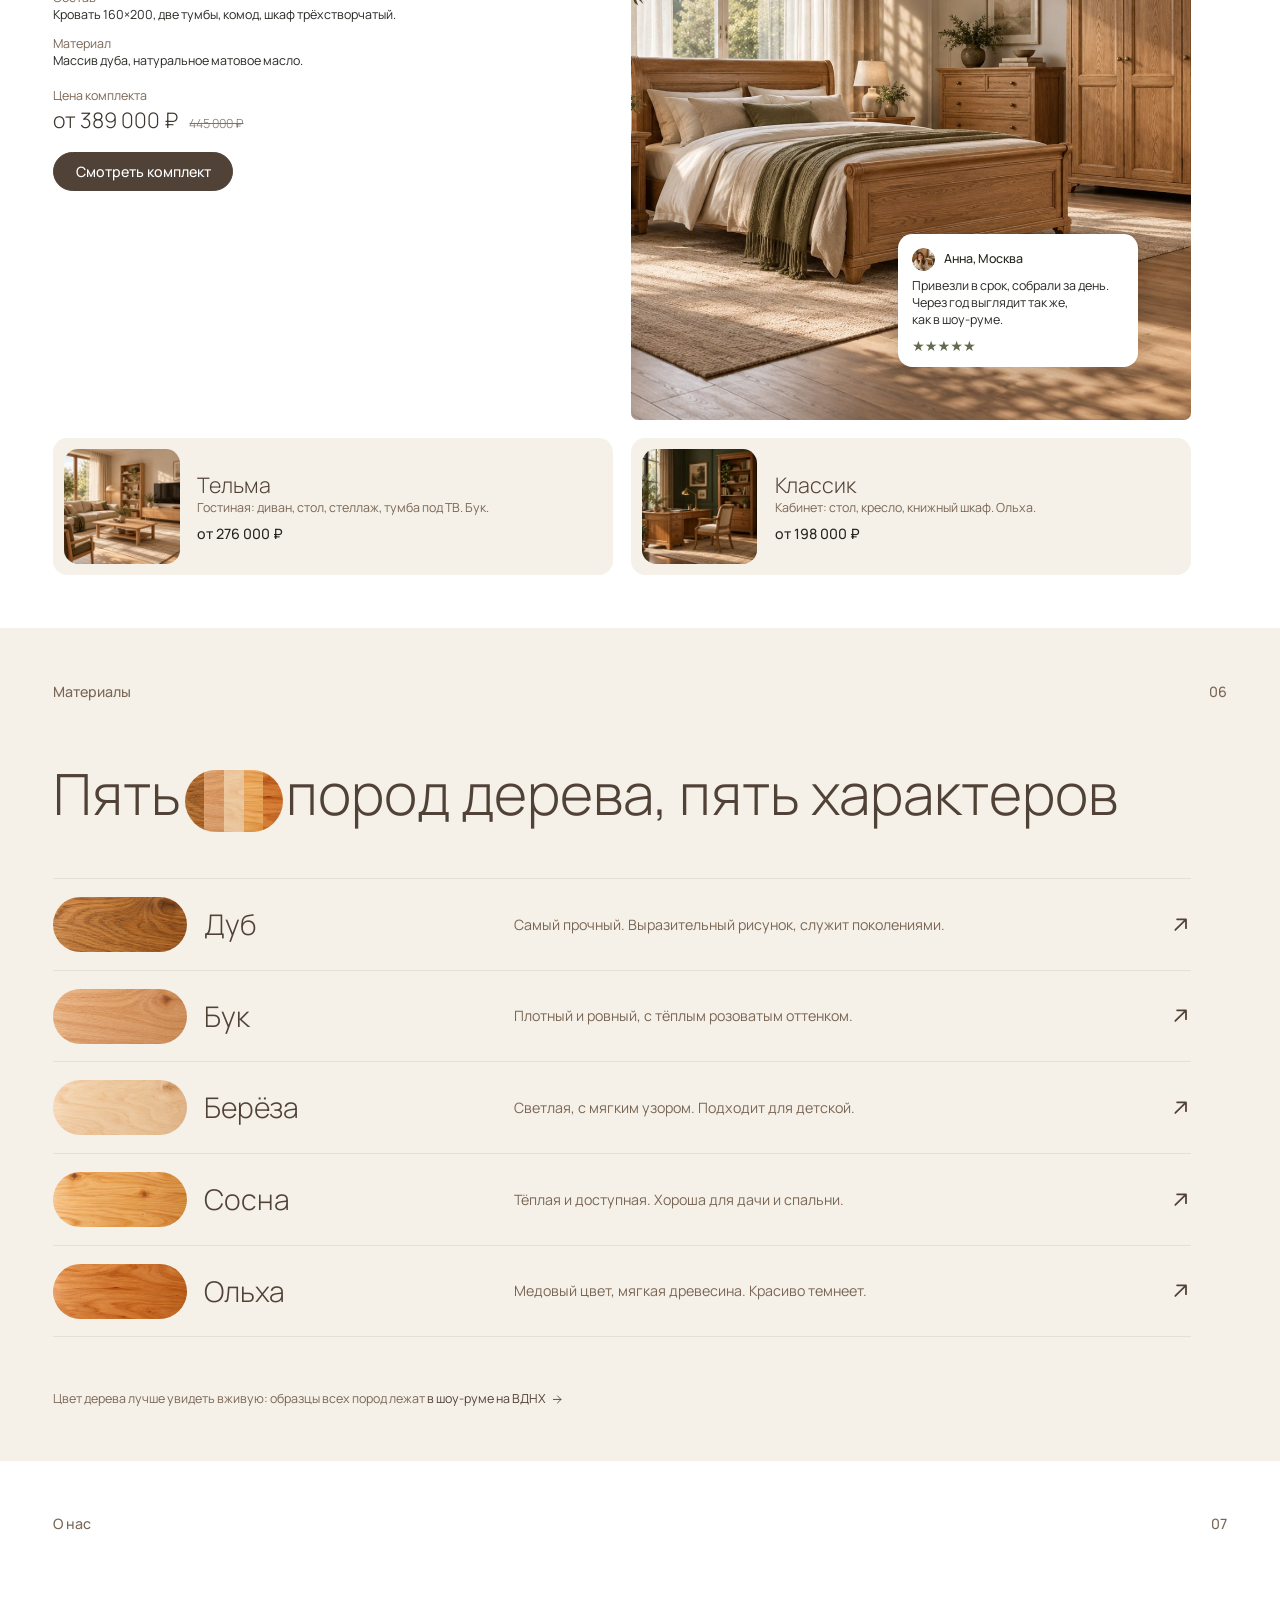
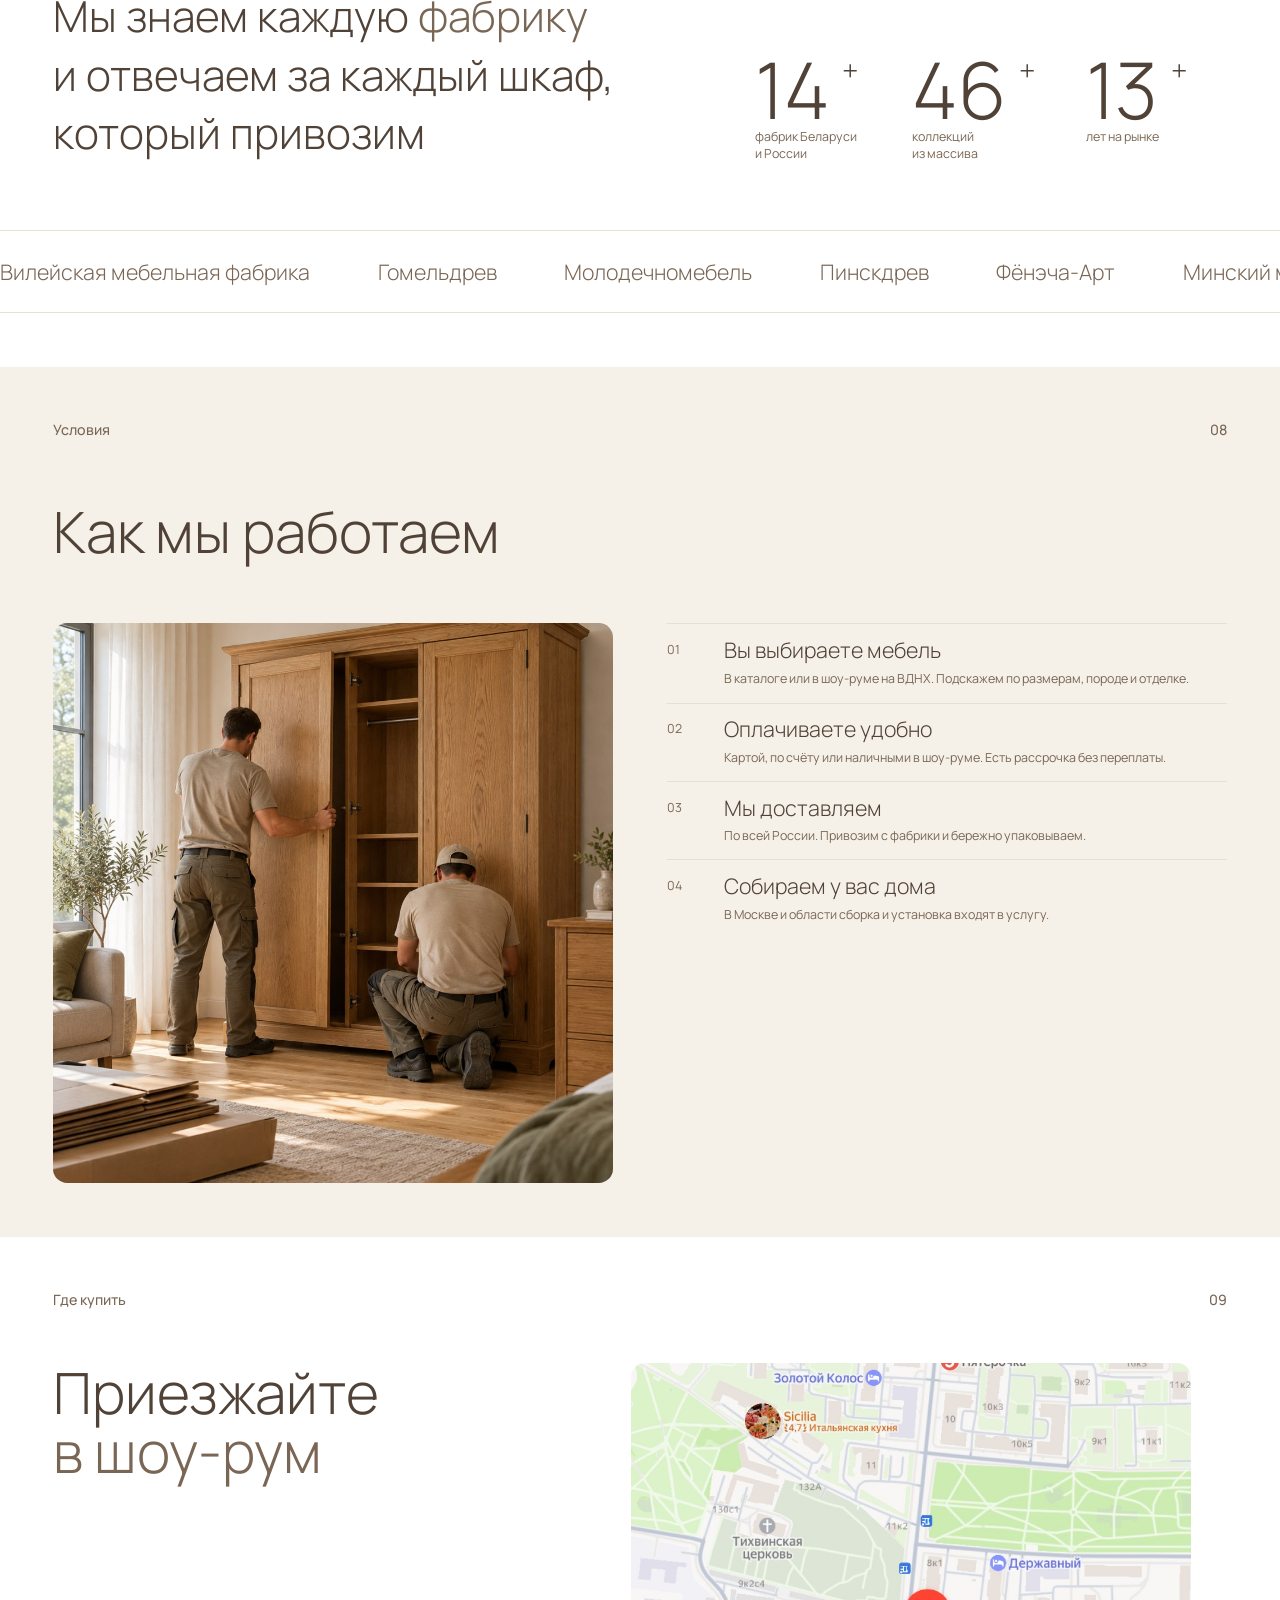
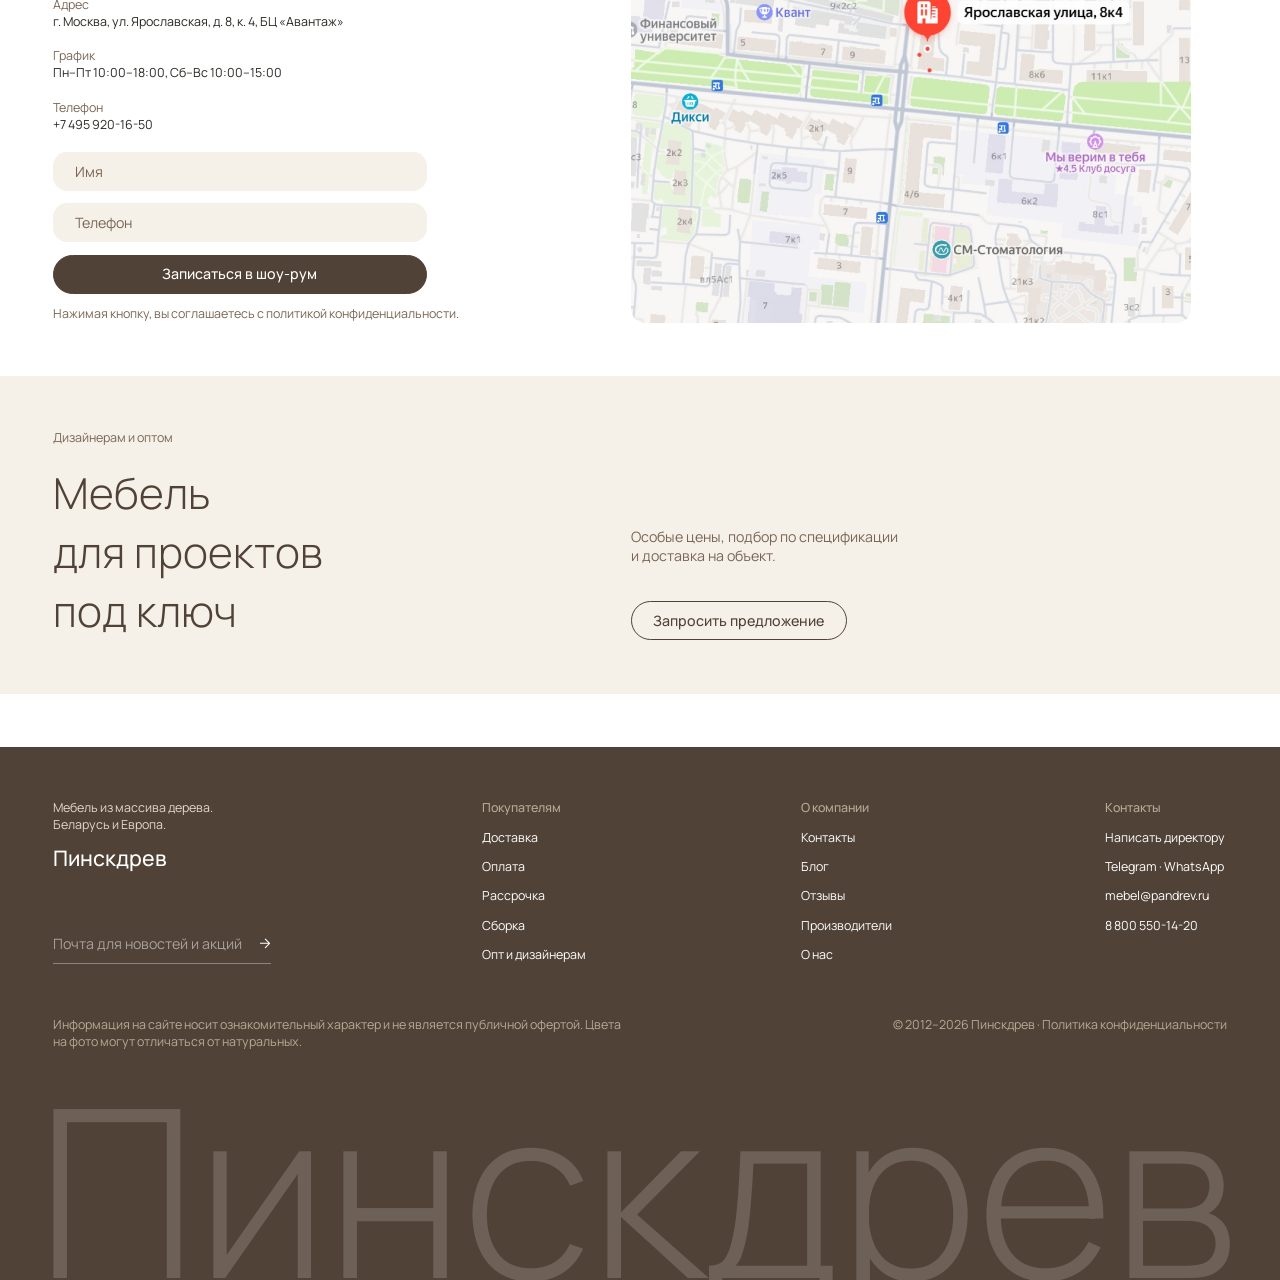
==== commit 2c4c9f51: "Таблетка из полос не зависит от кеша стилей, сброс кеша css Co-Authored-By: Claude Sonnet 5.5 <norep" ====
--- a/index.html
+++ b/index.html
@@ -4,7 +4,7 @@
 <link rel="preconnect" href="https://fonts.googleapis.com"><link rel="preconnect" href="https://fonts.gstatic.com" crossorigin>
 <link href="https://fonts.googleapis.com/css2?family=Manrope:wght@300;400;500&display=swap&subset=cyrillic" rel="stylesheet">
 <link rel="icon" href="img/favicon.svg" type="image/svg+xml"><link rel="icon" href="favicon.ico" sizes="48x48"><link rel="apple-touch-icon" href="img/apple-touch-icon.png">
-<link rel="stylesheet" href="css/site.css">
+<link rel="stylesheet" href="css/site.css?v=20261019b">
 <script>document.documentElement.classList.add('js');
 /* макет рассчитан на 1440: на более узком окне все размеры масштабируются через --u */
 (function(){var d=document.documentElement;function f(){var w=d.clientWidth;d.style.setProperty('--u',(w<1440?w/1440:1)+'px')}f();addEventListener('resize',f)})();</script>
@@ -79,7 +79,7 @@
   </div></section>
 
 <section class="band mat" id="materials"><div class="w"><div class="sec-row rv"><span>Материалы</span><span>06</span></div>
-  <h2 class="mat__title rv"><span>Пять </span><span class="pill pill--stripes" aria-hidden="true"><i style="background-image:url(img/mat-oak.jpg)"></i><i style="background-image:url(img/mat-beech.jpg)"></i><i style="background-image:url(img/mat-birch.jpg)"></i><i style="background-image:url(img/mat-pine.jpg)"></i><i style="background-image:url(img/mat-alder.jpg)"></i></span><span>пород дерева, пять характеров</span></h2>
+  <h2 class="mat__title rv"><span>Пять </span><span class="pill pill--stripes" aria-hidden="true" style="display:flex;overflow:hidden;flex:none;width:calc(110*var(--u));height:calc(70*var(--u))"><i style="flex:1;background:url(img/mat-oak.jpg) center/cover"></i><i style="flex:1;background:url(img/mat-beech.jpg) center/cover"></i><i style="flex:1;background:url(img/mat-birch.jpg) center/cover"></i><i style="flex:1;background:url(img/mat-pine.jpg) center/cover"></i><i style="flex:1;background:url(img/mat-alder.jpg) center/cover"></i></span><span>пород дерева, пять характеров</span></h2>
   <div class="mlist"><a class="mrow rv" href="catalog.html?wood=oak"><div class="mrow__l"><img src="img/mat-oak.jpg" alt=""><h3>Дуб</h3></div><p>Самый прочный. Выразительный рисунок, служит поколениями.</p><svg class="i"><use href="#i-ne"/></svg></a>
 <a class="mrow rv" href="catalog.html?wood=beech"><div class="mrow__l"><img src="img/mat-beech.jpg" alt=""><h3>Бук</h3></div><p>Плотный и ровный, с тёплым розоватым оттенком.</p><svg class="i"><use href="#i-ne"/></svg></a>
 <a class="mrow rv" href="catalog.html?wood=birch"><div class="mrow__l"><img src="img/mat-birch.jpg" alt=""><h3>Берёза</h3></div><p>Светлая, с мягким узором. Подходит для детской.</p><svg class="i"><use href="#i-ne"/></svg></a>
--- a/css/site.css
+++ b/css/site.css
@@ -195,8 +195,8 @@
 .mat__title>span:first-child{width:calc(144*var(--u))}
 .mat__title .pill{width:calc(110*var(--u));height:calc(70*var(--u));border-radius:calc(999*var(--u));object-fit:cover;align-self:flex-start;margin:calc(17*var(--u)) calc(4*var(--u)) 0}
 .pill--stripes{display:flex;overflow:hidden;flex:none}
-.pill--stripes i{flex:1;background-size:cover;background-position:center;transition:flex .5s var(--ease)}
-.pill--stripes:hover i:hover{flex:2.4}
+.pill--stripes i{transition:flex .5s var(--ease)}
+.pill--stripes:hover i:hover{flex:2.4!important}
 .mlist{margin-top:calc(52*var(--u));width:calc(1280*var(--u));max-width:100%;border-bottom:1px solid var(--line)}
 .mrow{display:grid;grid-template-columns:calc(518*var(--u)) 1fr calc(24*var(--u));align-items:center;padding:calc(20*var(--u)) 0;border-top:1px solid var(--line);transition:padding .4s var(--ease)}
 .mrow:hover{padding-left:calc(16*var(--u))}
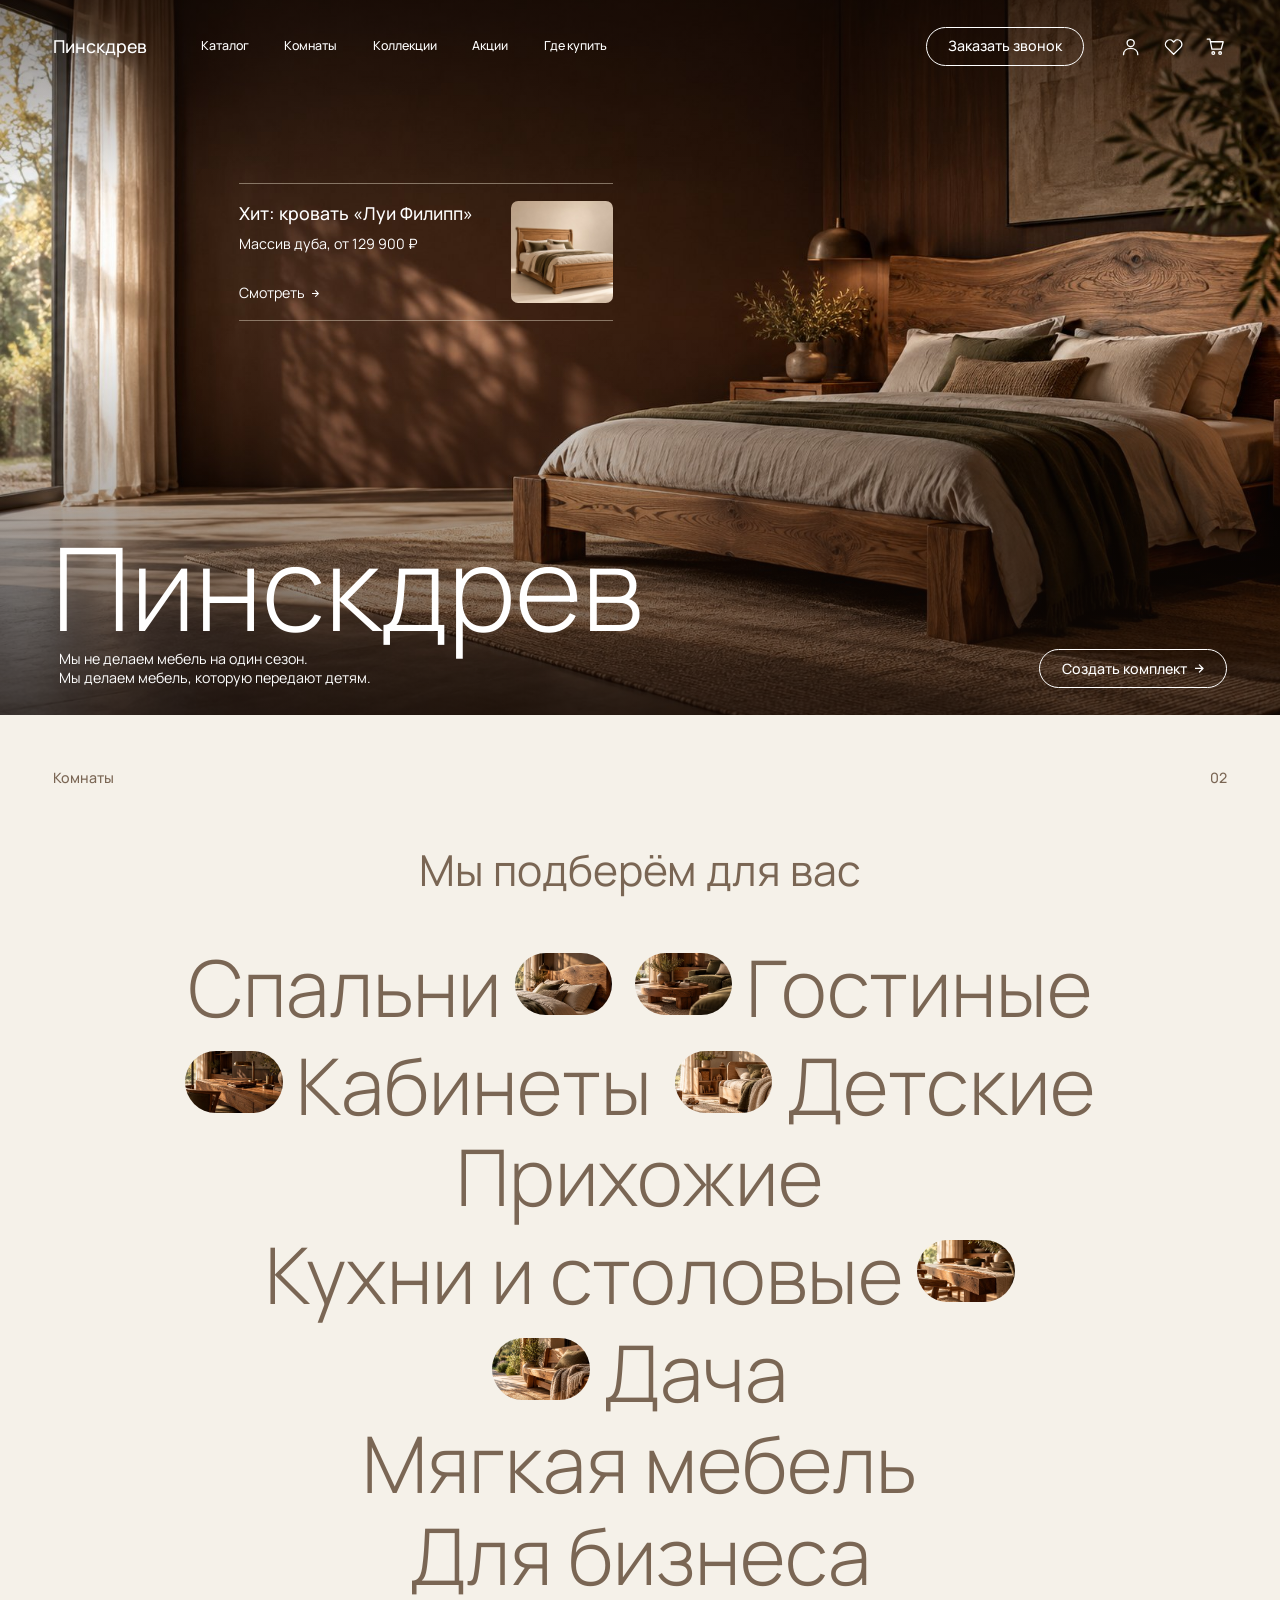
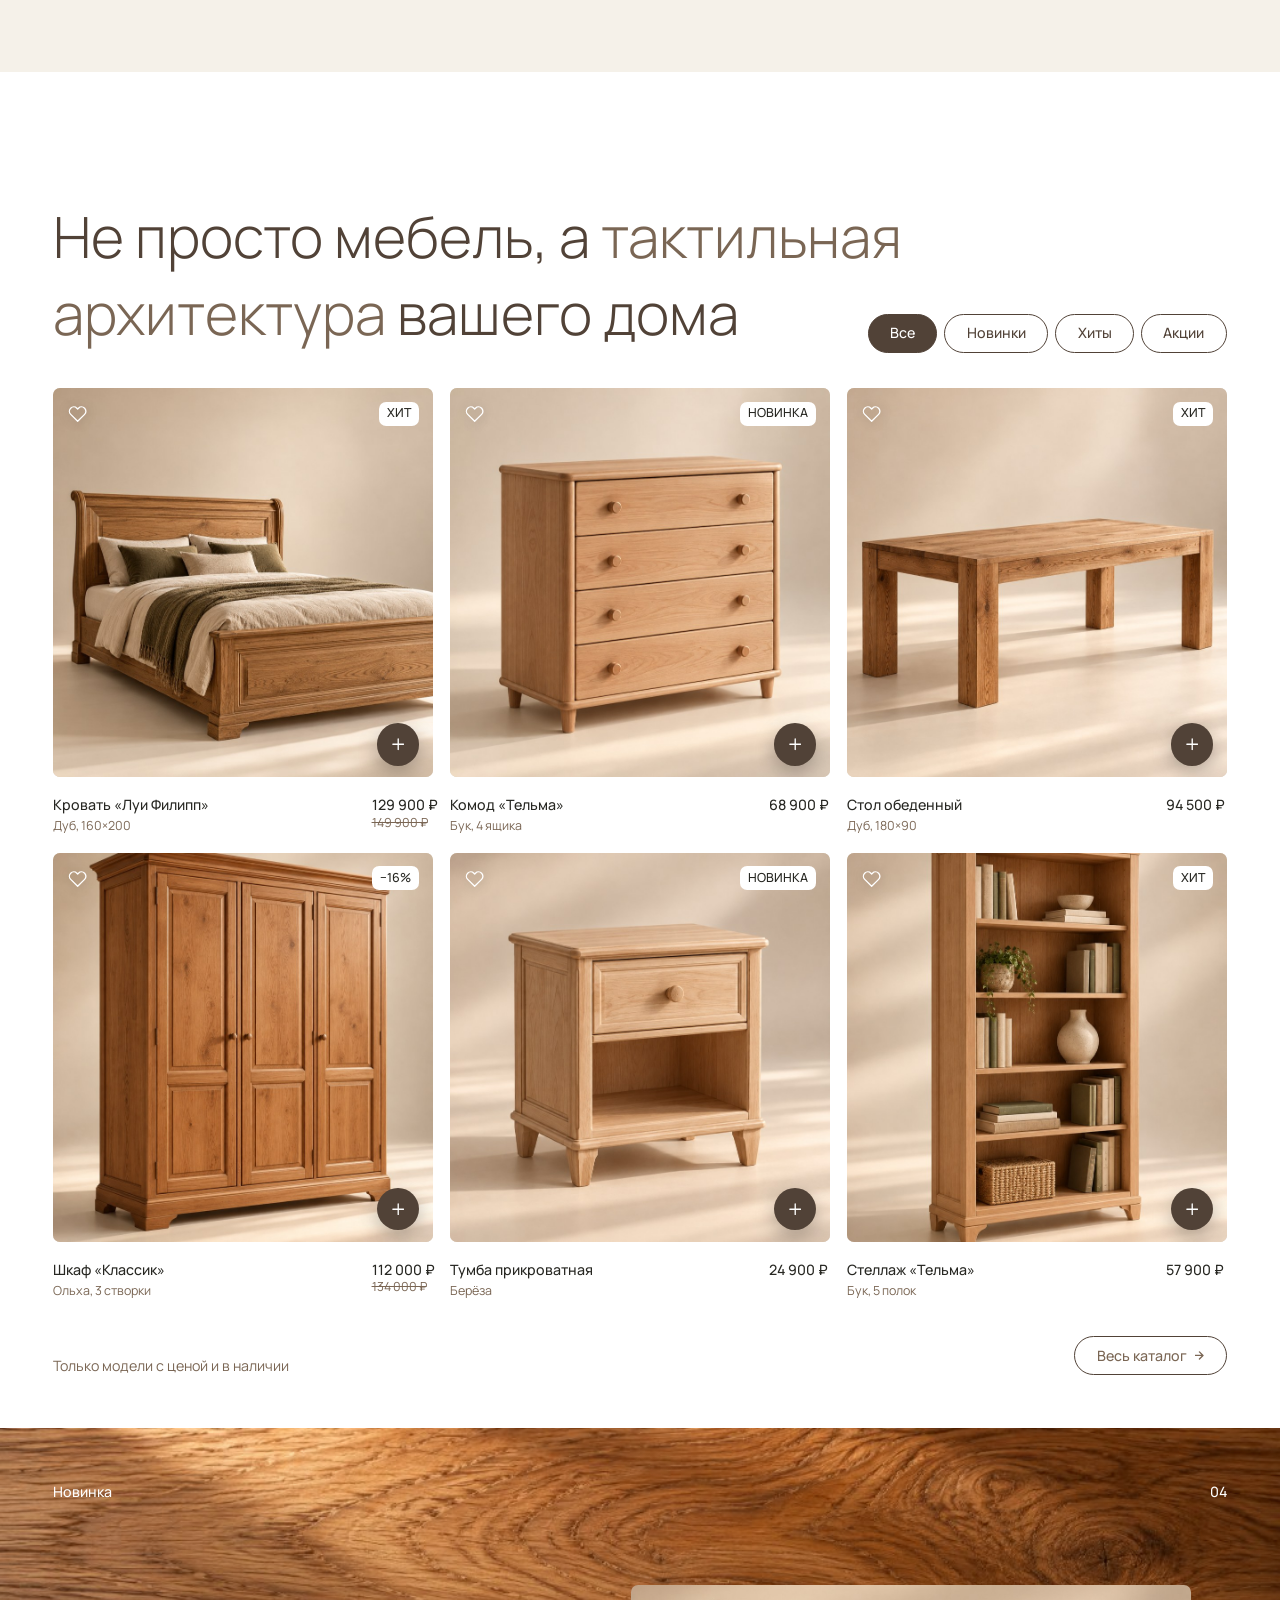
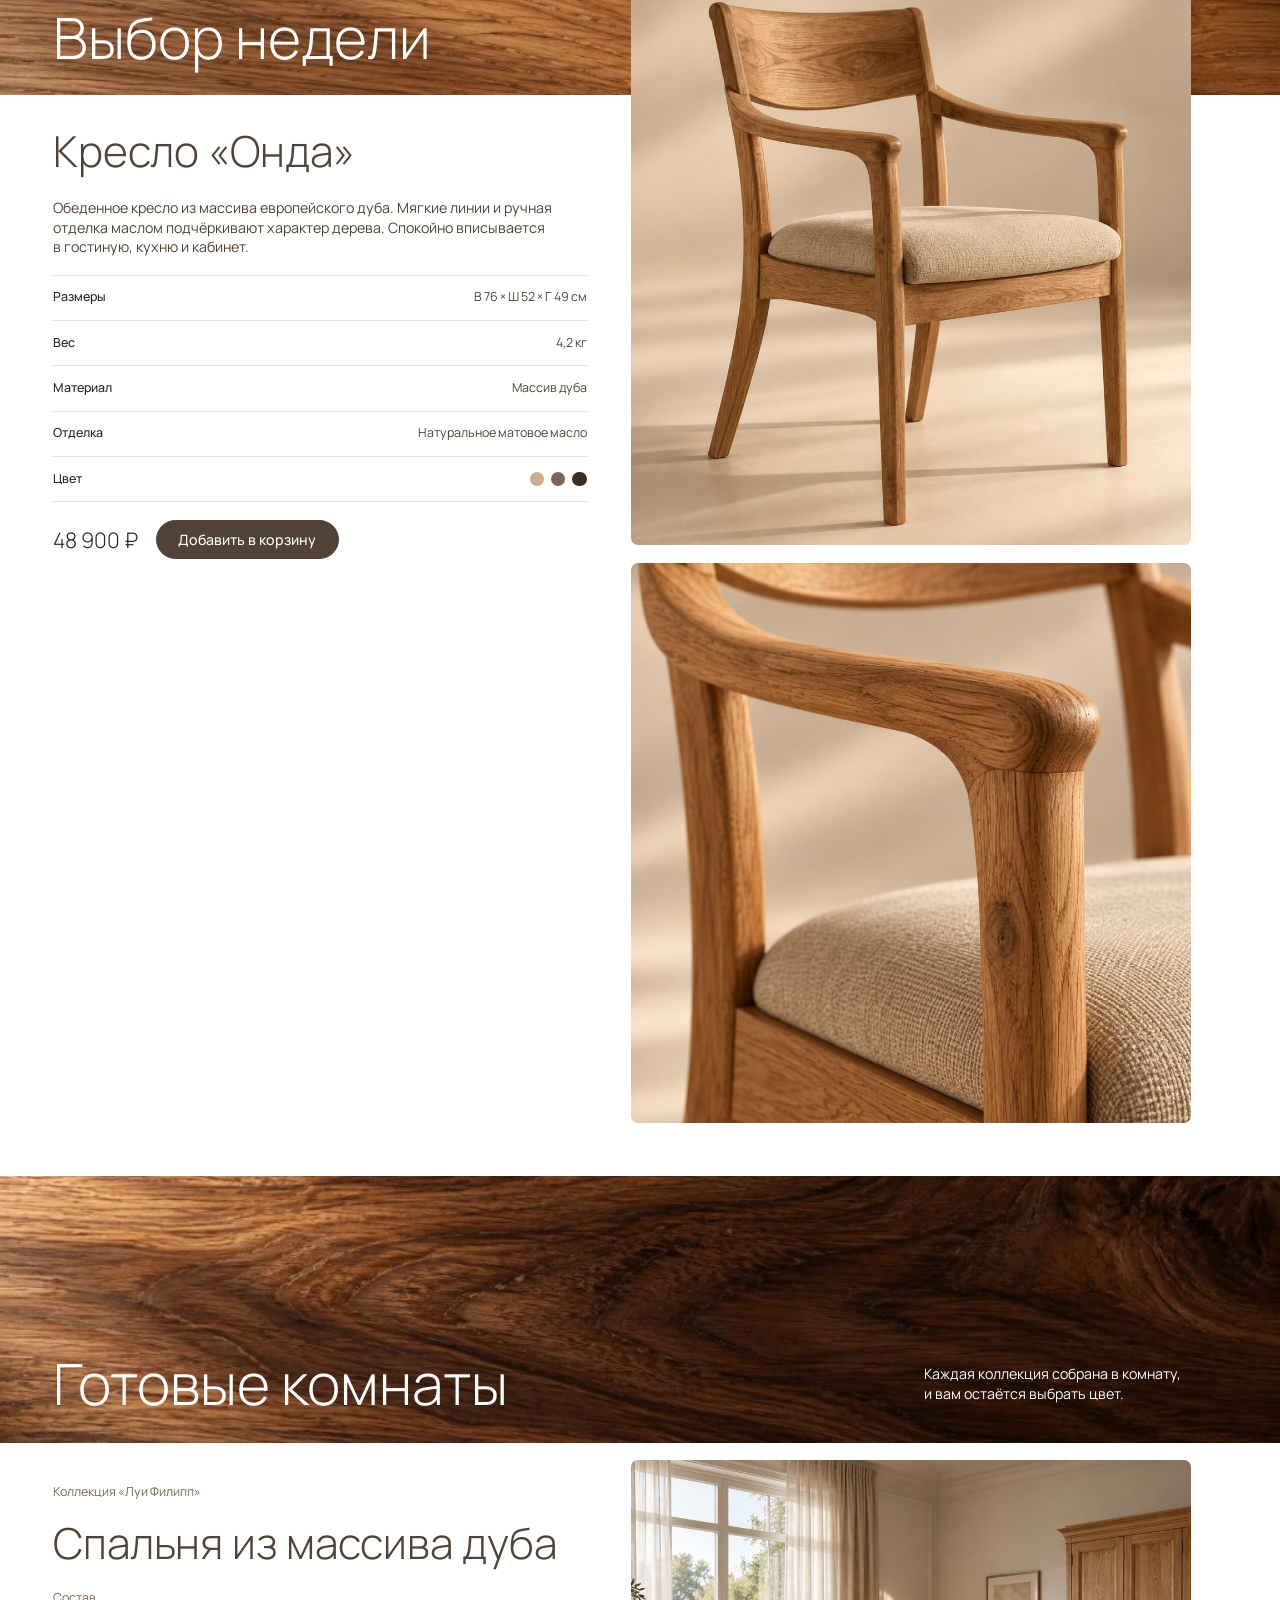
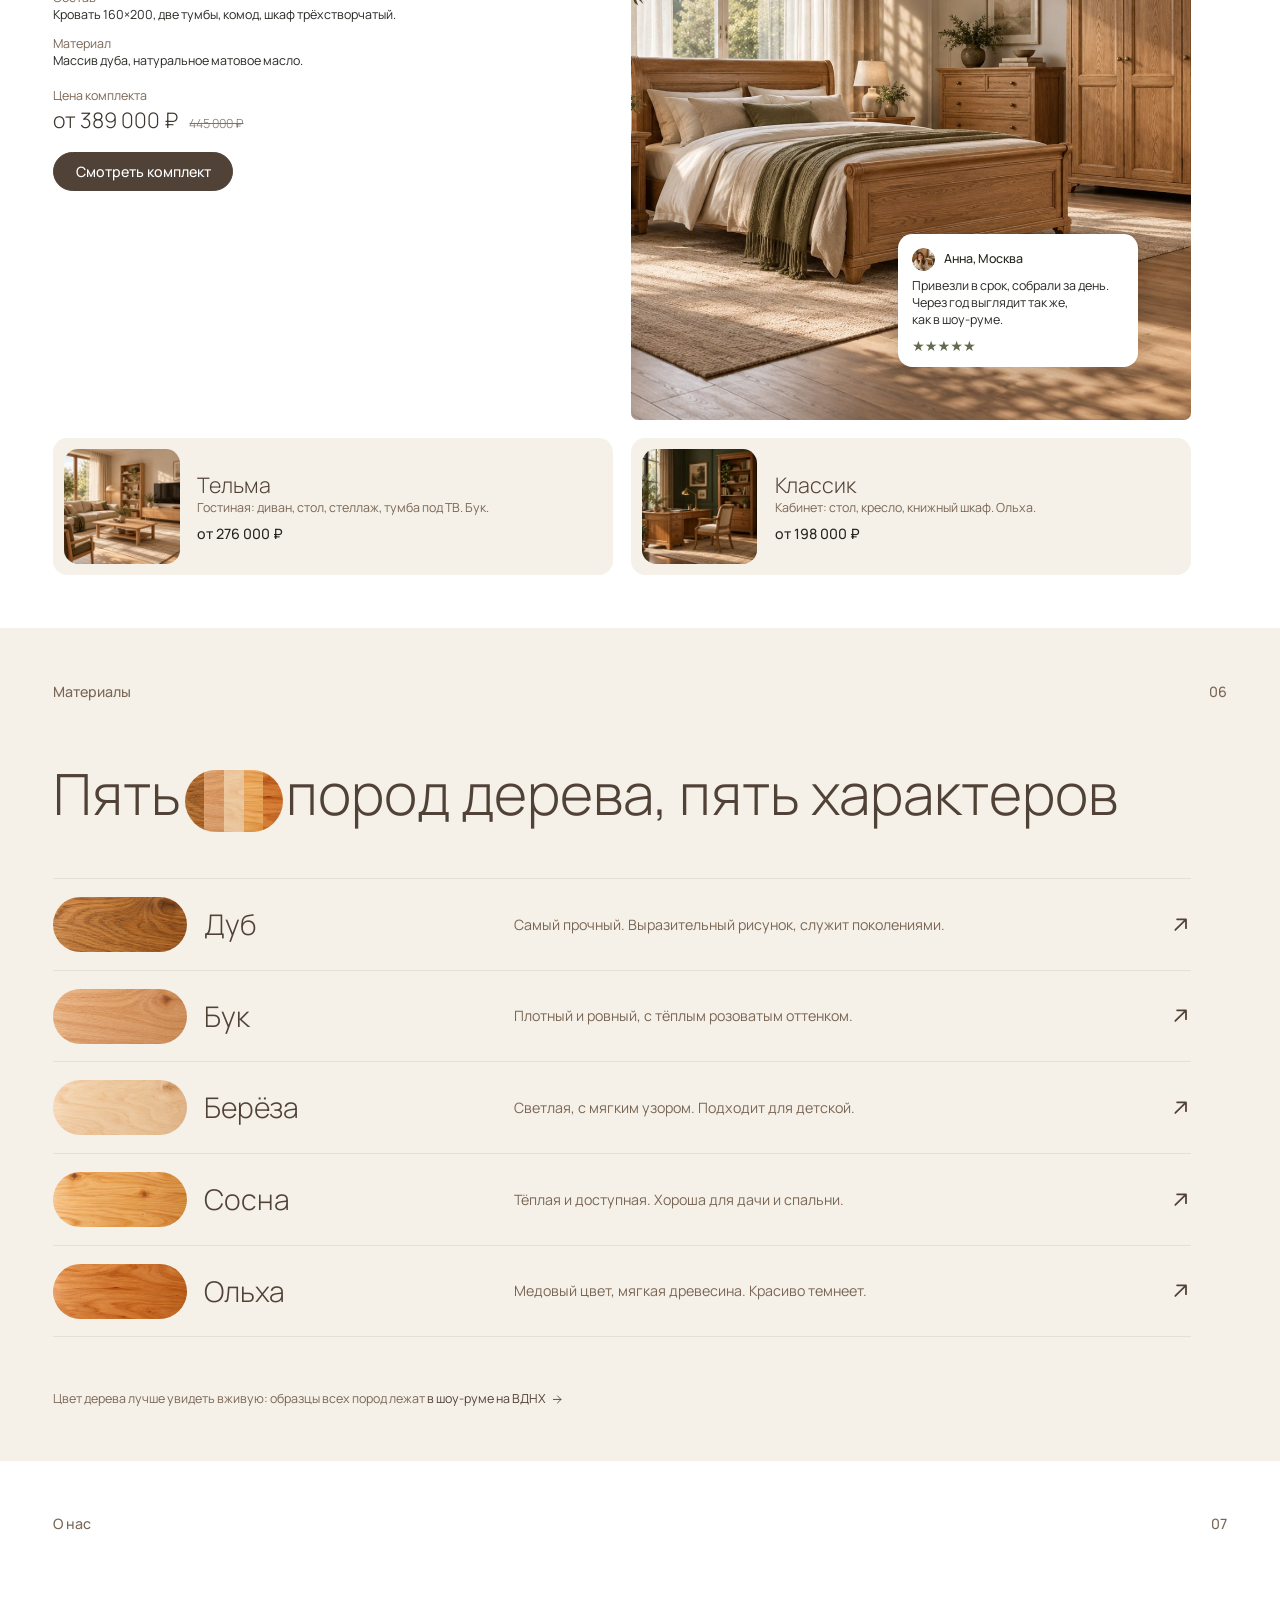
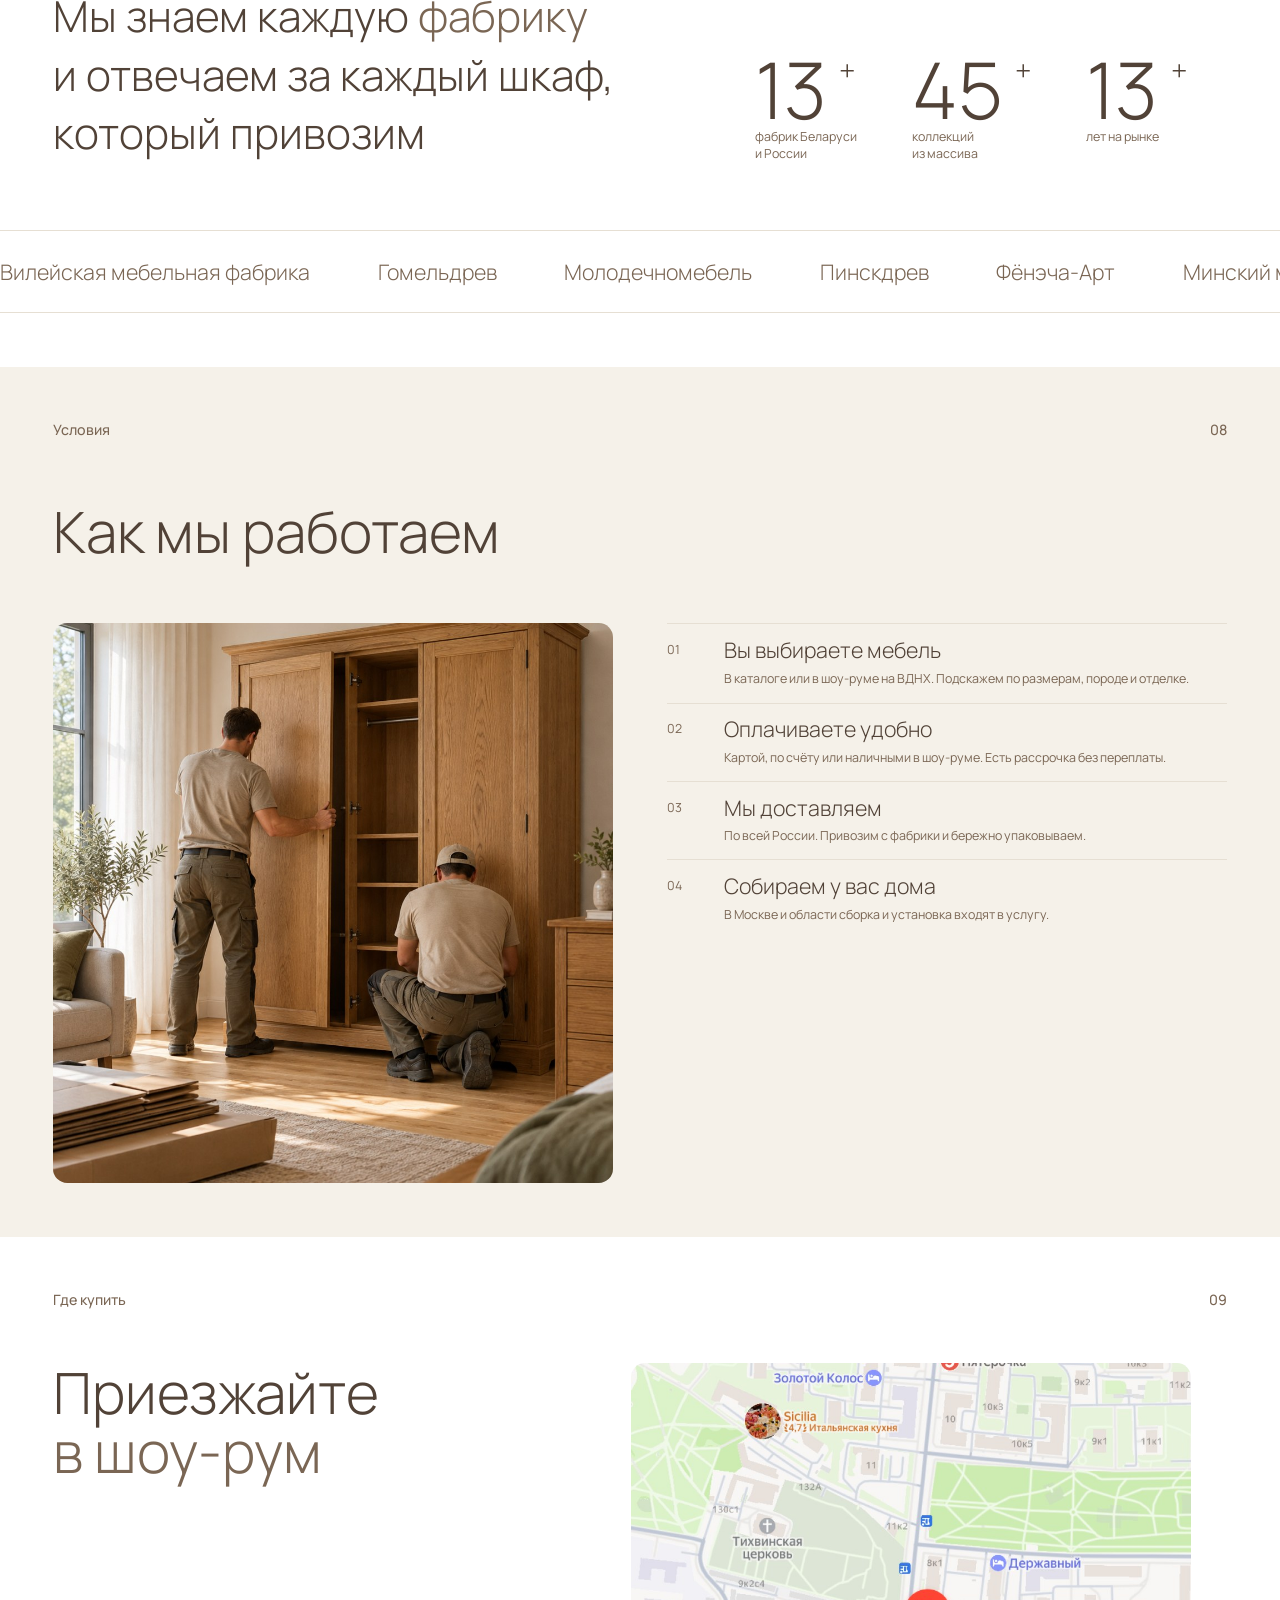
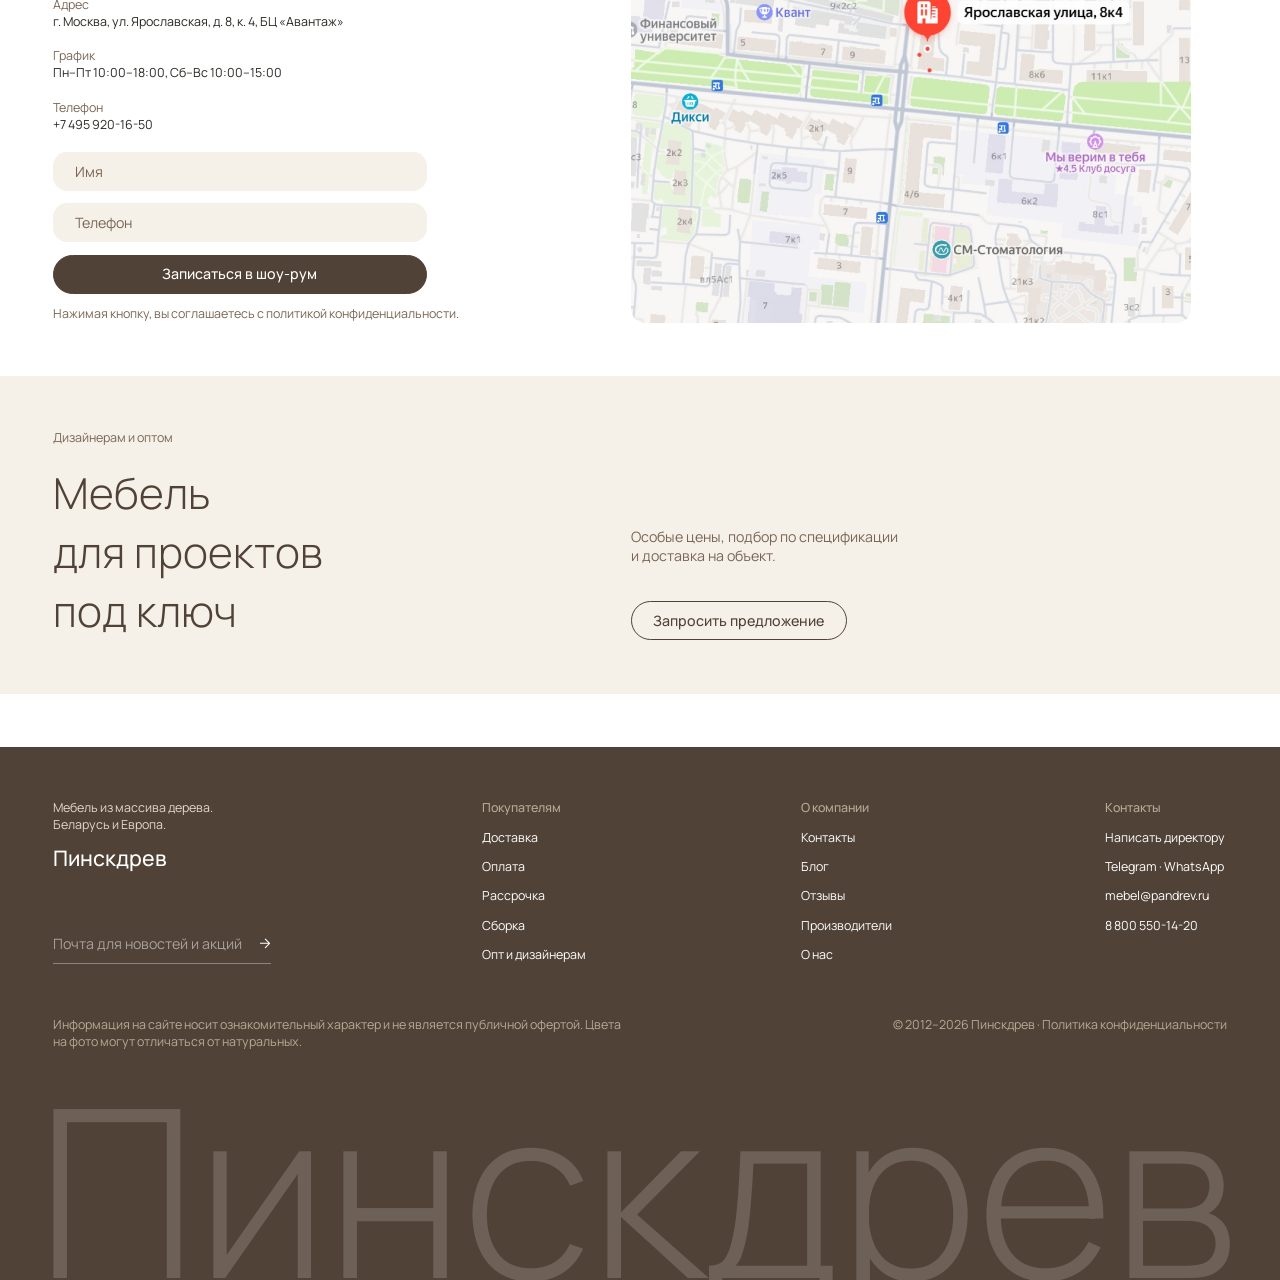
==== commit 3db159d2: "Масштаб до 1920: страница увеличивается целиком, как 1440 на весь экран; надпись футера привязана к " ====
--- a/index.html
+++ b/index.html
@@ -7,7 +7,7 @@
 <link rel="stylesheet" href="css/site.css?v=20261019b">
 <script>document.documentElement.classList.add('js');
 /* макет рассчитан на 1440: на более узком окне все размеры масштабируются через --u */
-(function(){var d=document.documentElement;function f(){var w=d.clientWidth;d.style.setProperty('--u',(w<1440?w/1440:1)+'px')}f();addEventListener('resize',f)})();</script>
+(function(){var d=document.documentElement;function f(){var w=d.clientWidth;d.style.setProperty('--u',(Math.min(w,1920)/1440)+'px')}f();addEventListener('resize',f)})();</script>
 </head><body class="home">
 
 <svg width="0" height="0" style="position:absolute" aria-hidden="true"><defs>
--- a/css/site.css
+++ b/css/site.css
@@ -281,7 +281,7 @@
 .ftr__legal{display:flex;justify-content:space-between;gap:calc(40*var(--u));margin-top:calc(46*var(--u));font-size:calc(14*var(--u));line-height:calc(19*var(--u));color:var(--foot)}
 .ftr__legal p:first-child{max-width:calc(640*var(--u))}
 .ftr__legal p:last-child{text-align:right}
-.bigword{position:absolute;left:calc(42*var(--u));top:calc(402*var(--u));font-size:calc(264*var(--u));font-weight:300;line-height:calc(190*var(--u));color:rgba(255,255,255,.16);white-space:nowrap;user-select:none}
+.bigword{position:absolute;left:calc(50% - calc(720*var(--u)) + calc(42*var(--u)));top:calc(402*var(--u));font-size:calc(264*var(--u));font-weight:300;line-height:calc(190*var(--u));color:rgba(255,255,255,.16);white-space:nowrap;user-select:none}
 
 /* ===== каталог (страница) ===== */
 .crumbs{font-size:calc(14*var(--u));font-weight:400;line-height:calc(19*var(--u));white-space:pre;color:var(--brown)}
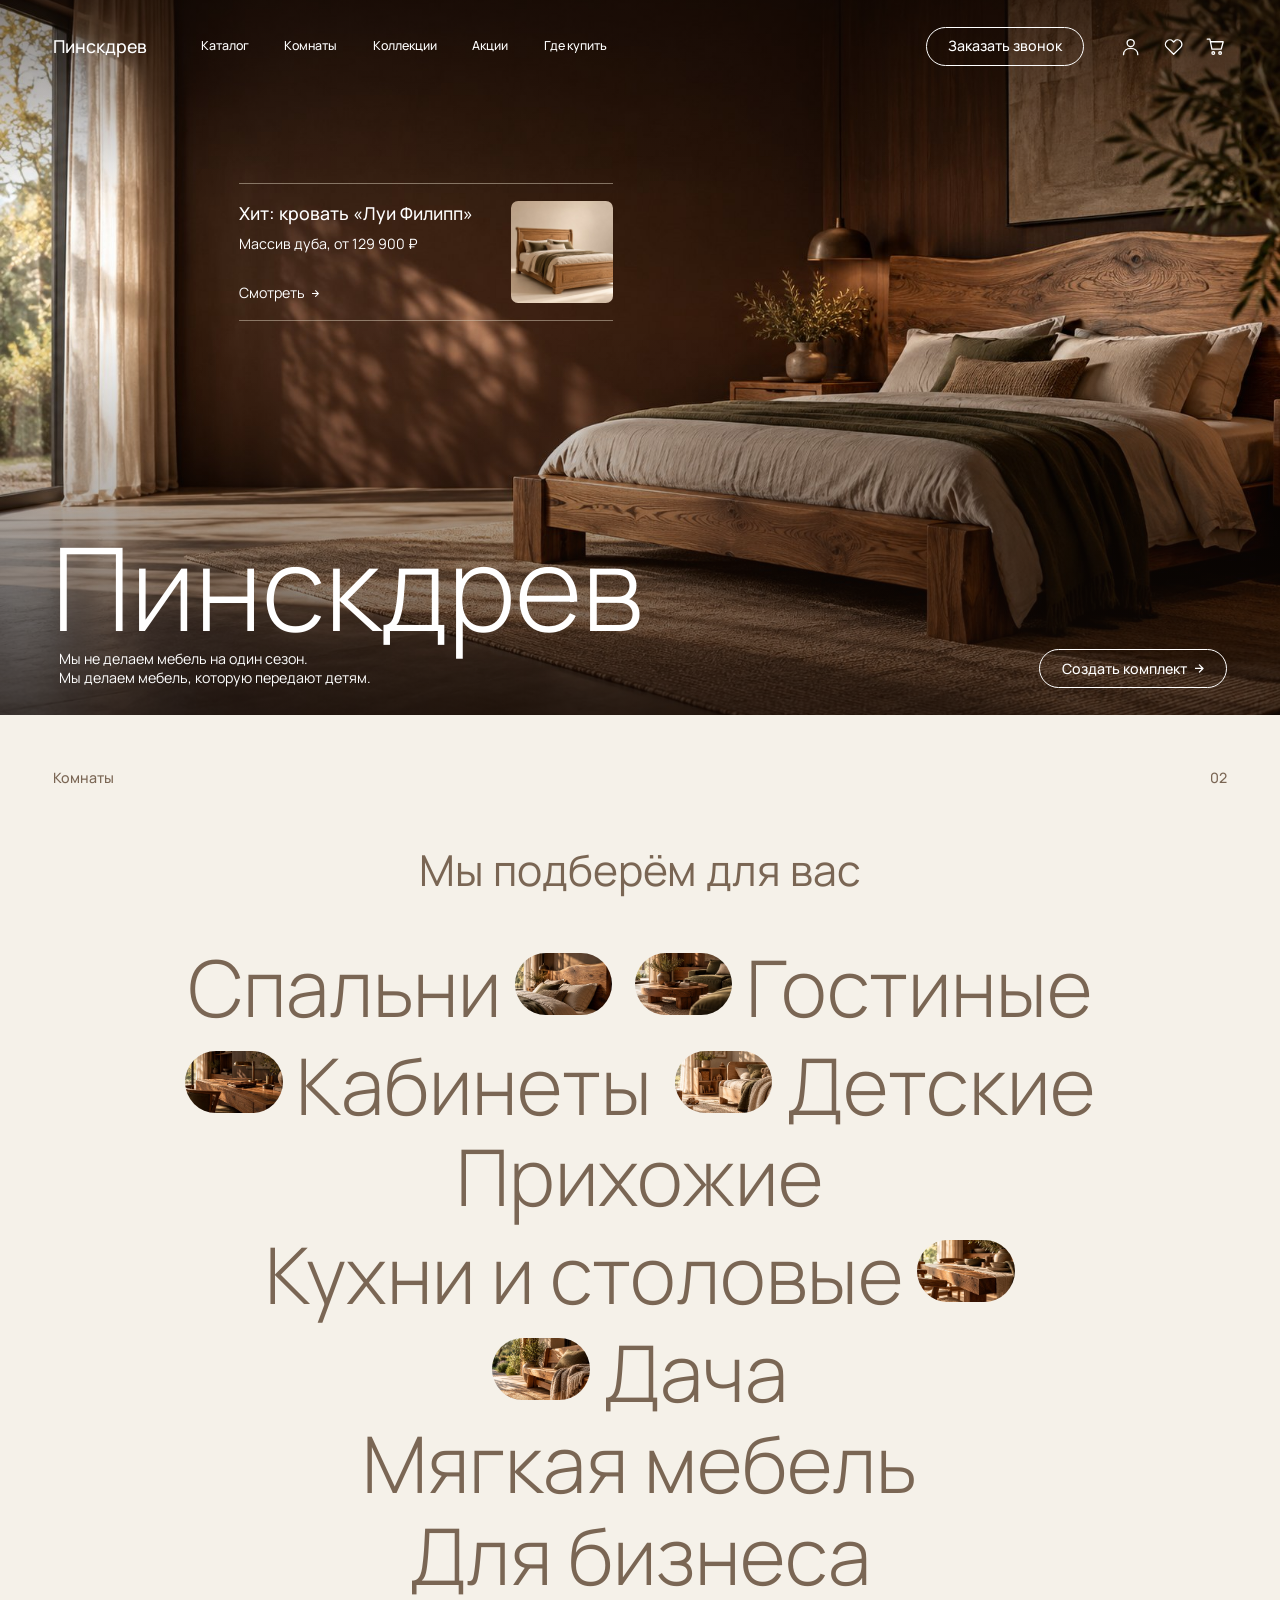
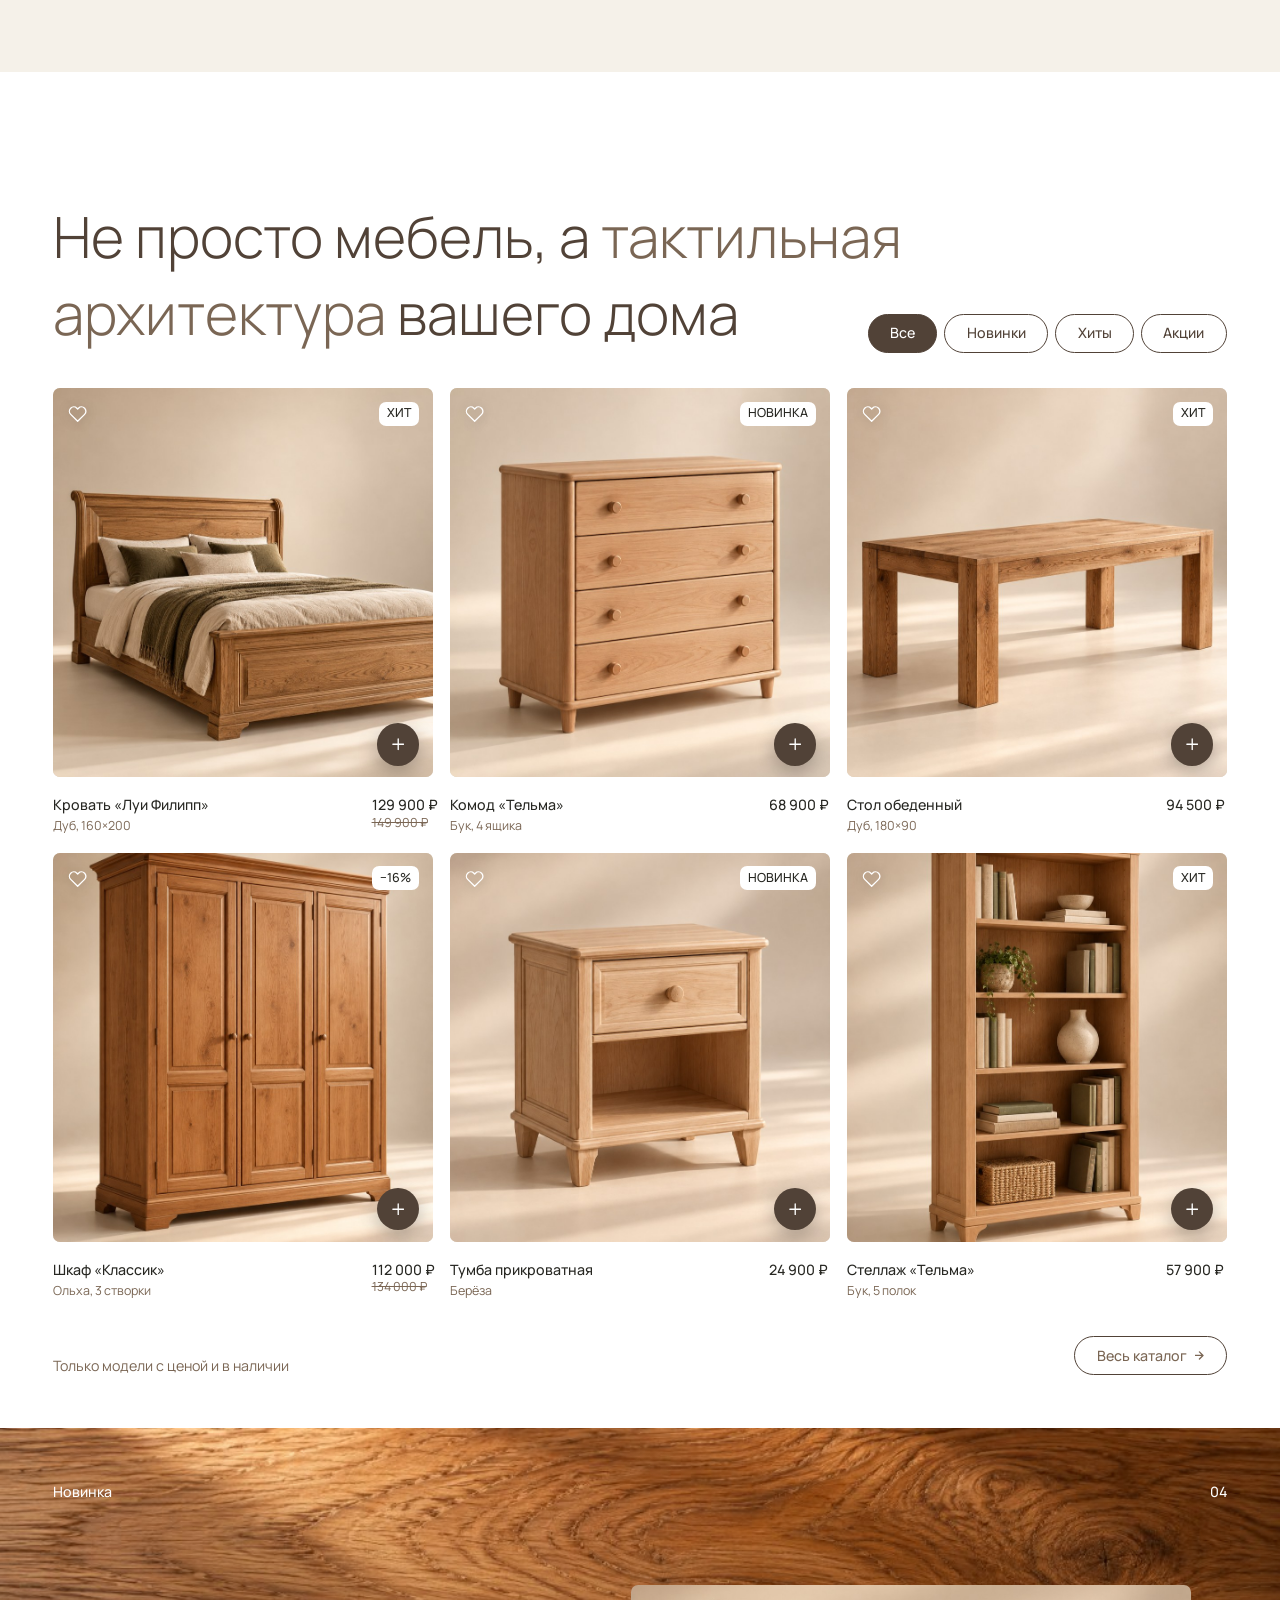
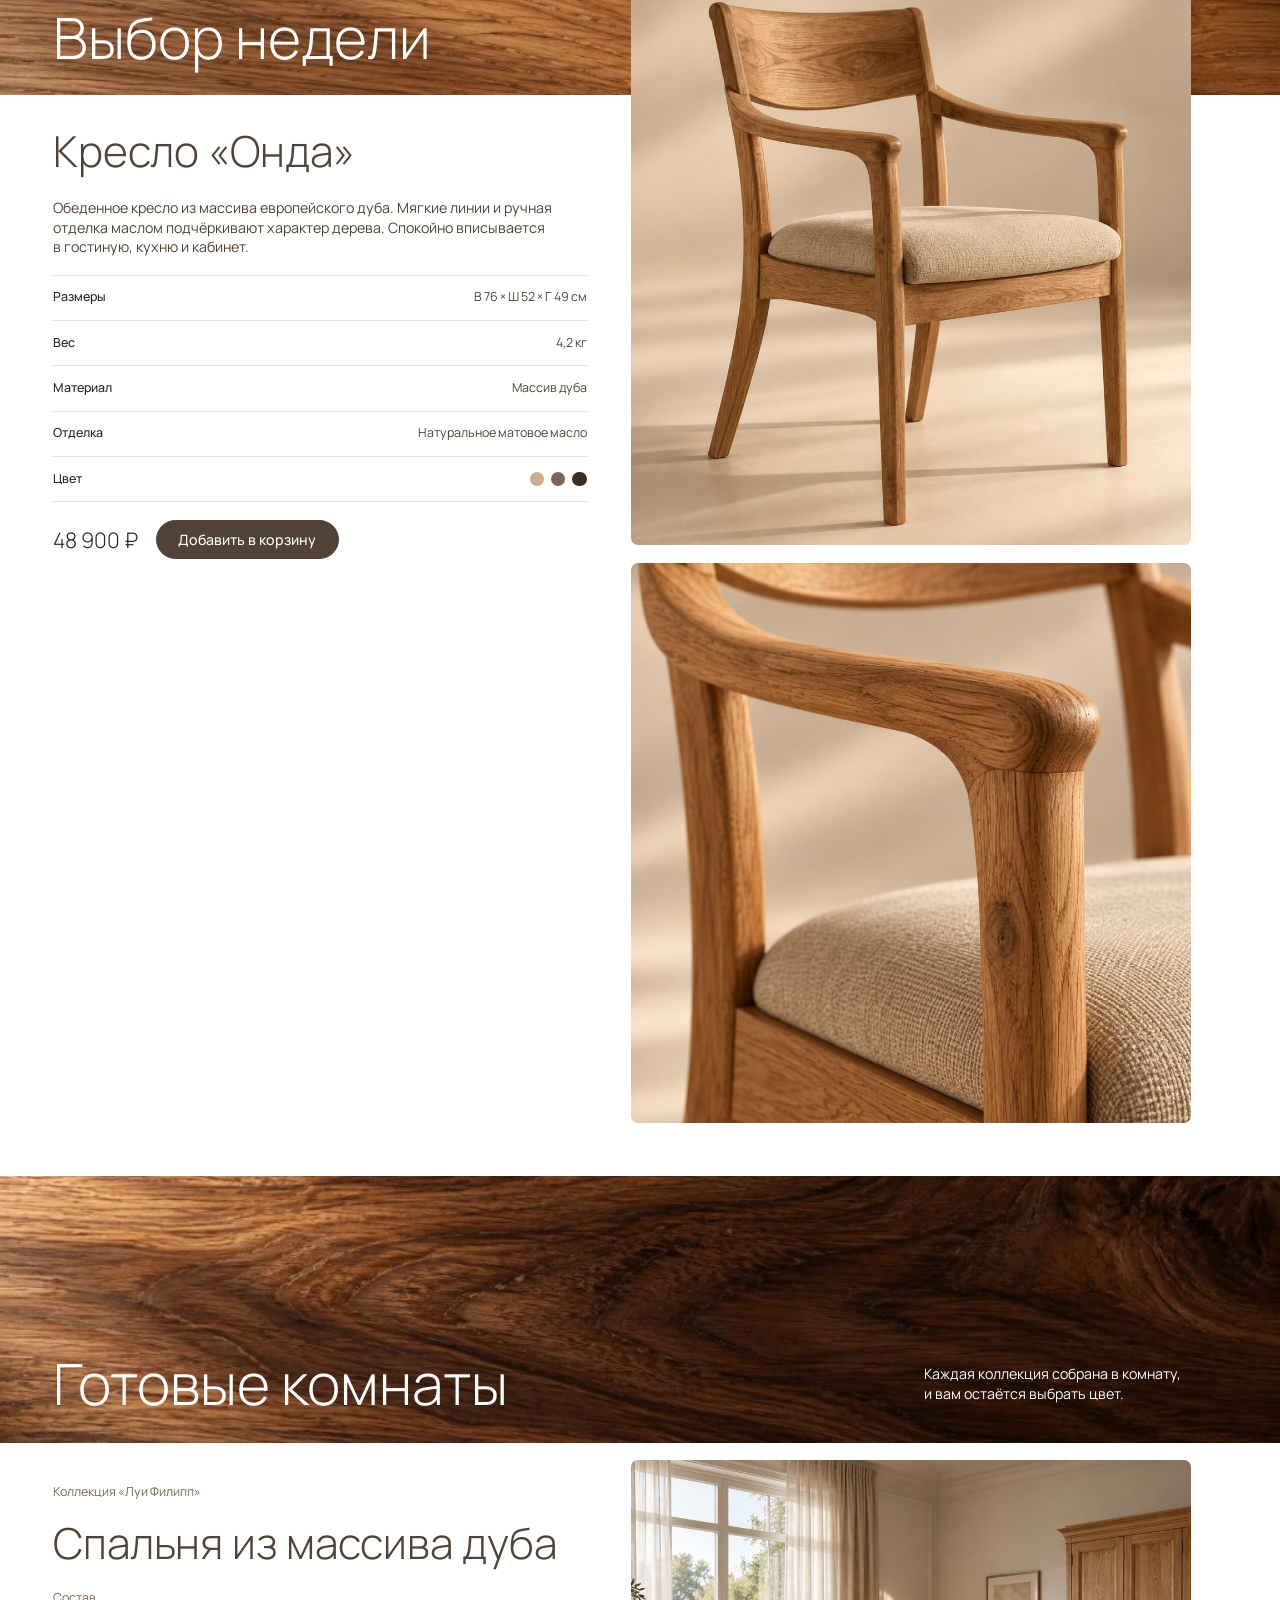
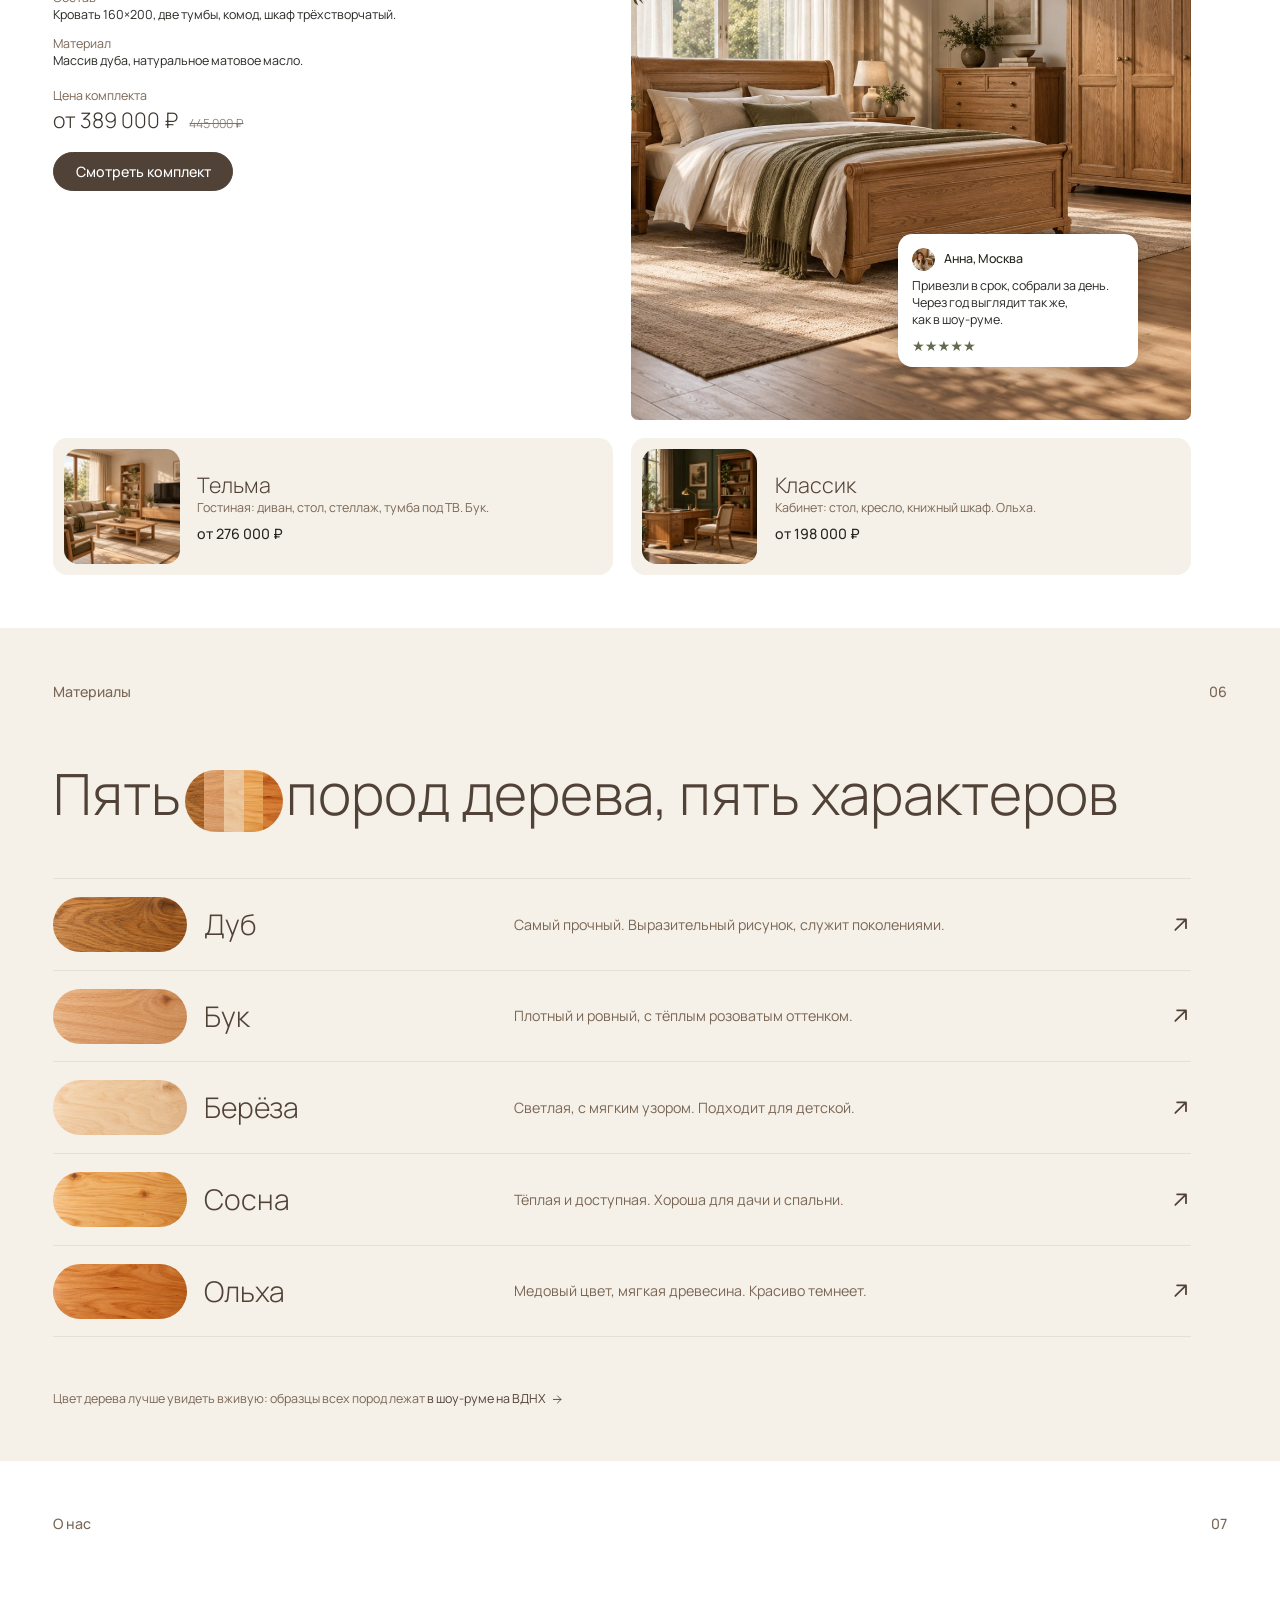
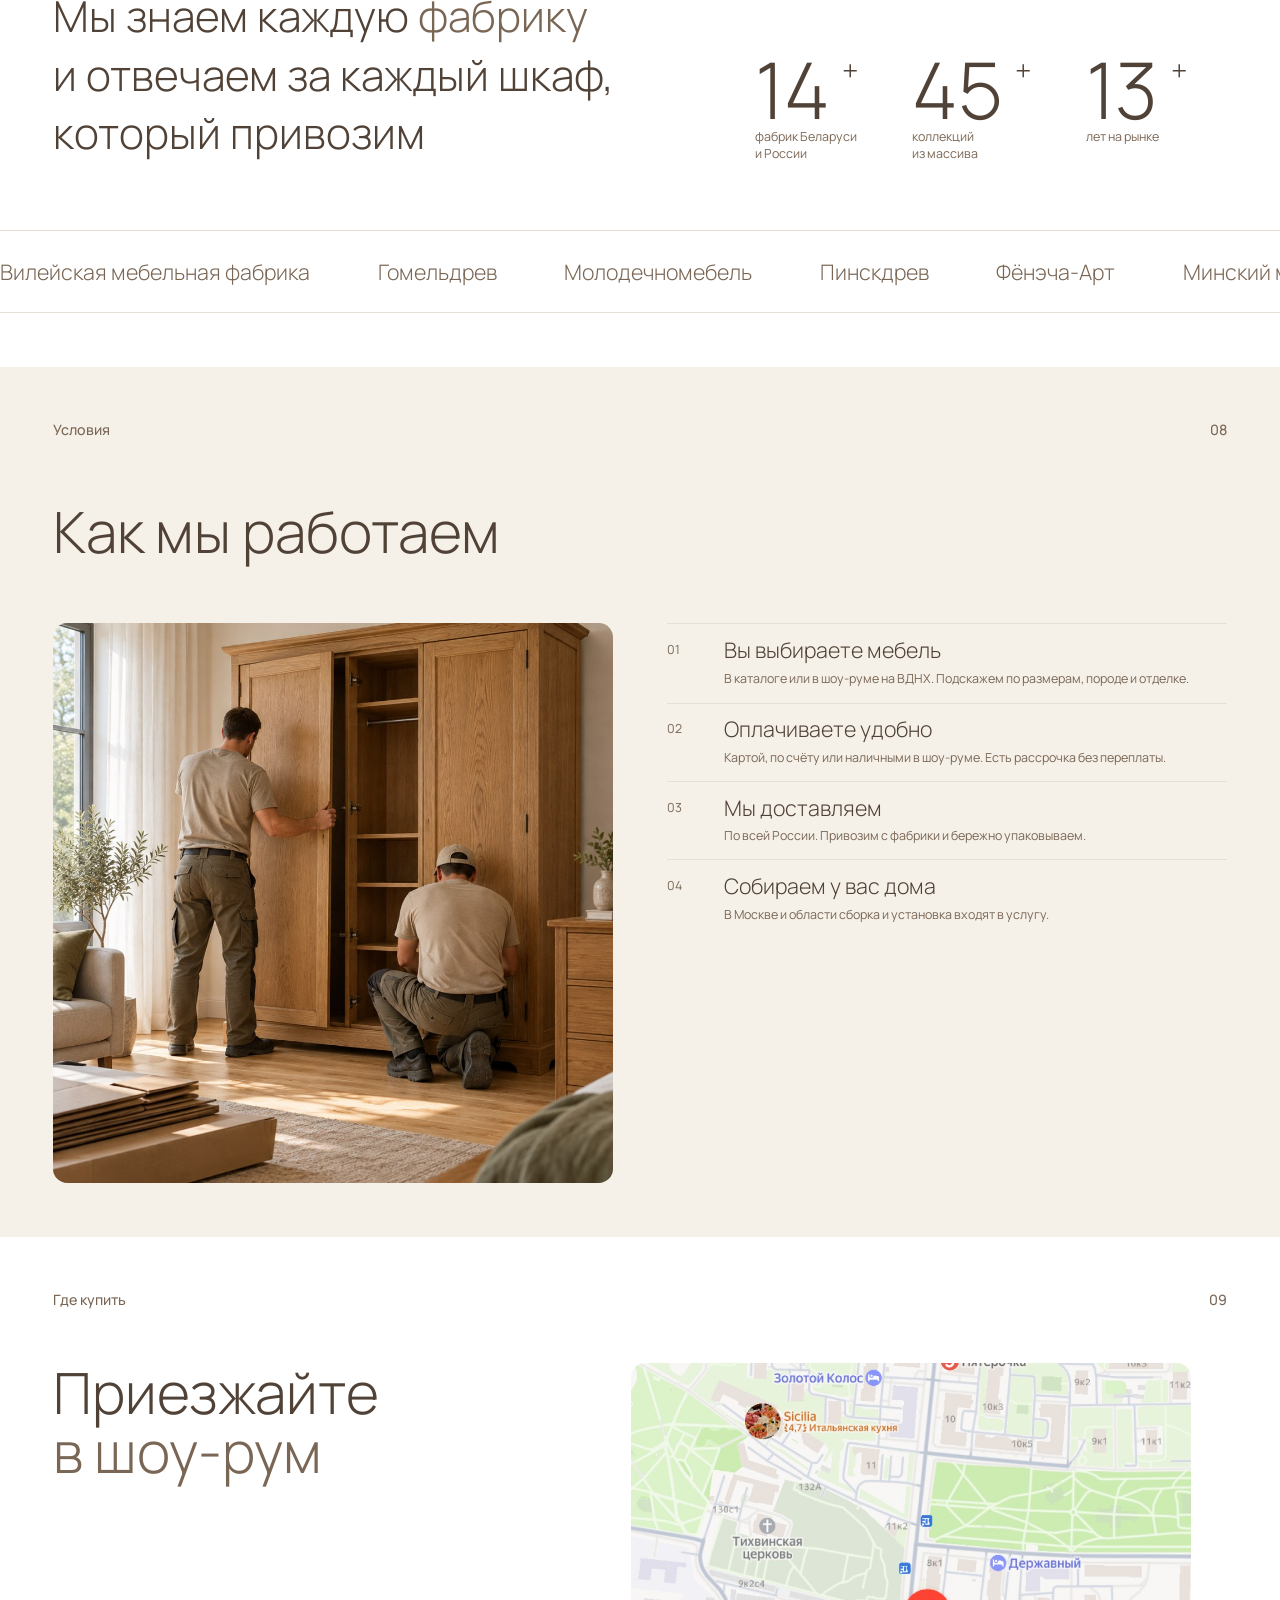
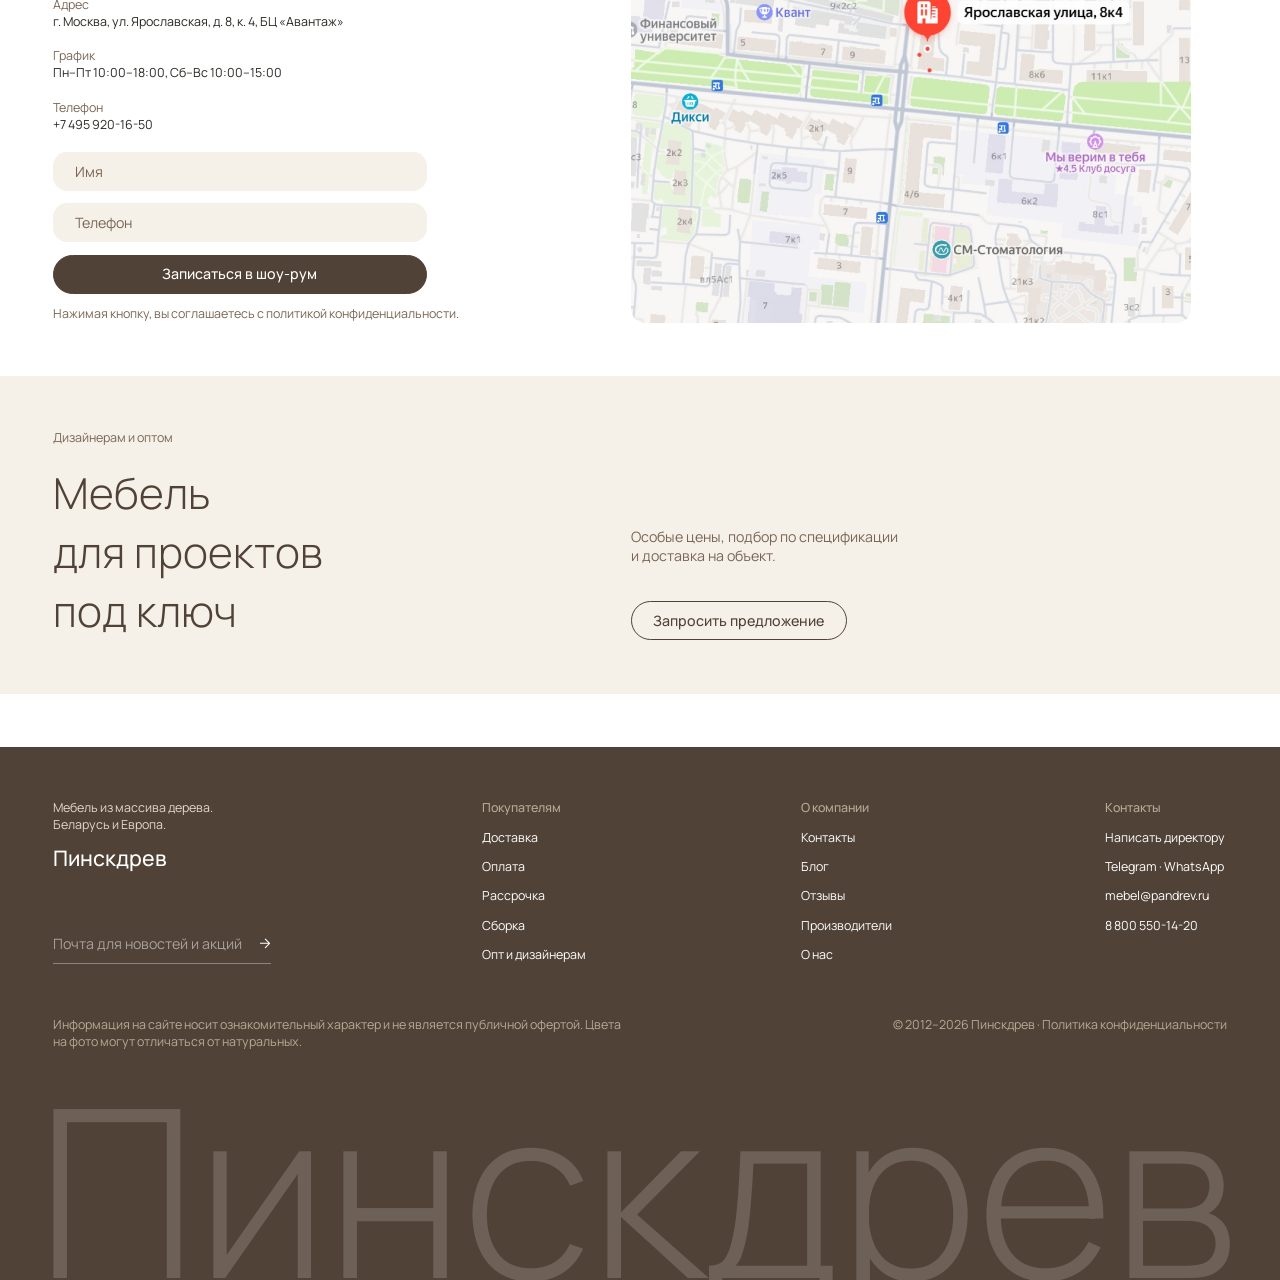
==== commit 32ed2ac3: "Без увеличения на широких экранах: размеры как на 1440, содержимое по центру Co-Authored-By: Claude " ====
--- a/index.html
+++ b/index.html
@@ -7,7 +7,7 @@
 <link rel="stylesheet" href="css/site.css?v=20261019b">
 <script>document.documentElement.classList.add('js');
 /* макет рассчитан на 1440: на более узком окне все размеры масштабируются через --u */
-(function(){var d=document.documentElement;function f(){var w=d.clientWidth;d.style.setProperty('--u',(Math.min(w,1920)/1440)+'px')}f();addEventListener('resize',f)})();</script>
+(function(){var d=document.documentElement;function f(){var w=d.clientWidth;d.style.setProperty('--u',(w<1440?w/1440:1)+'px')}f();addEventListener('resize',f)})();</script>
 </head><body class="home">
 
 <svg width="0" height="0" style="position:absolute" aria-hidden="true"><defs>
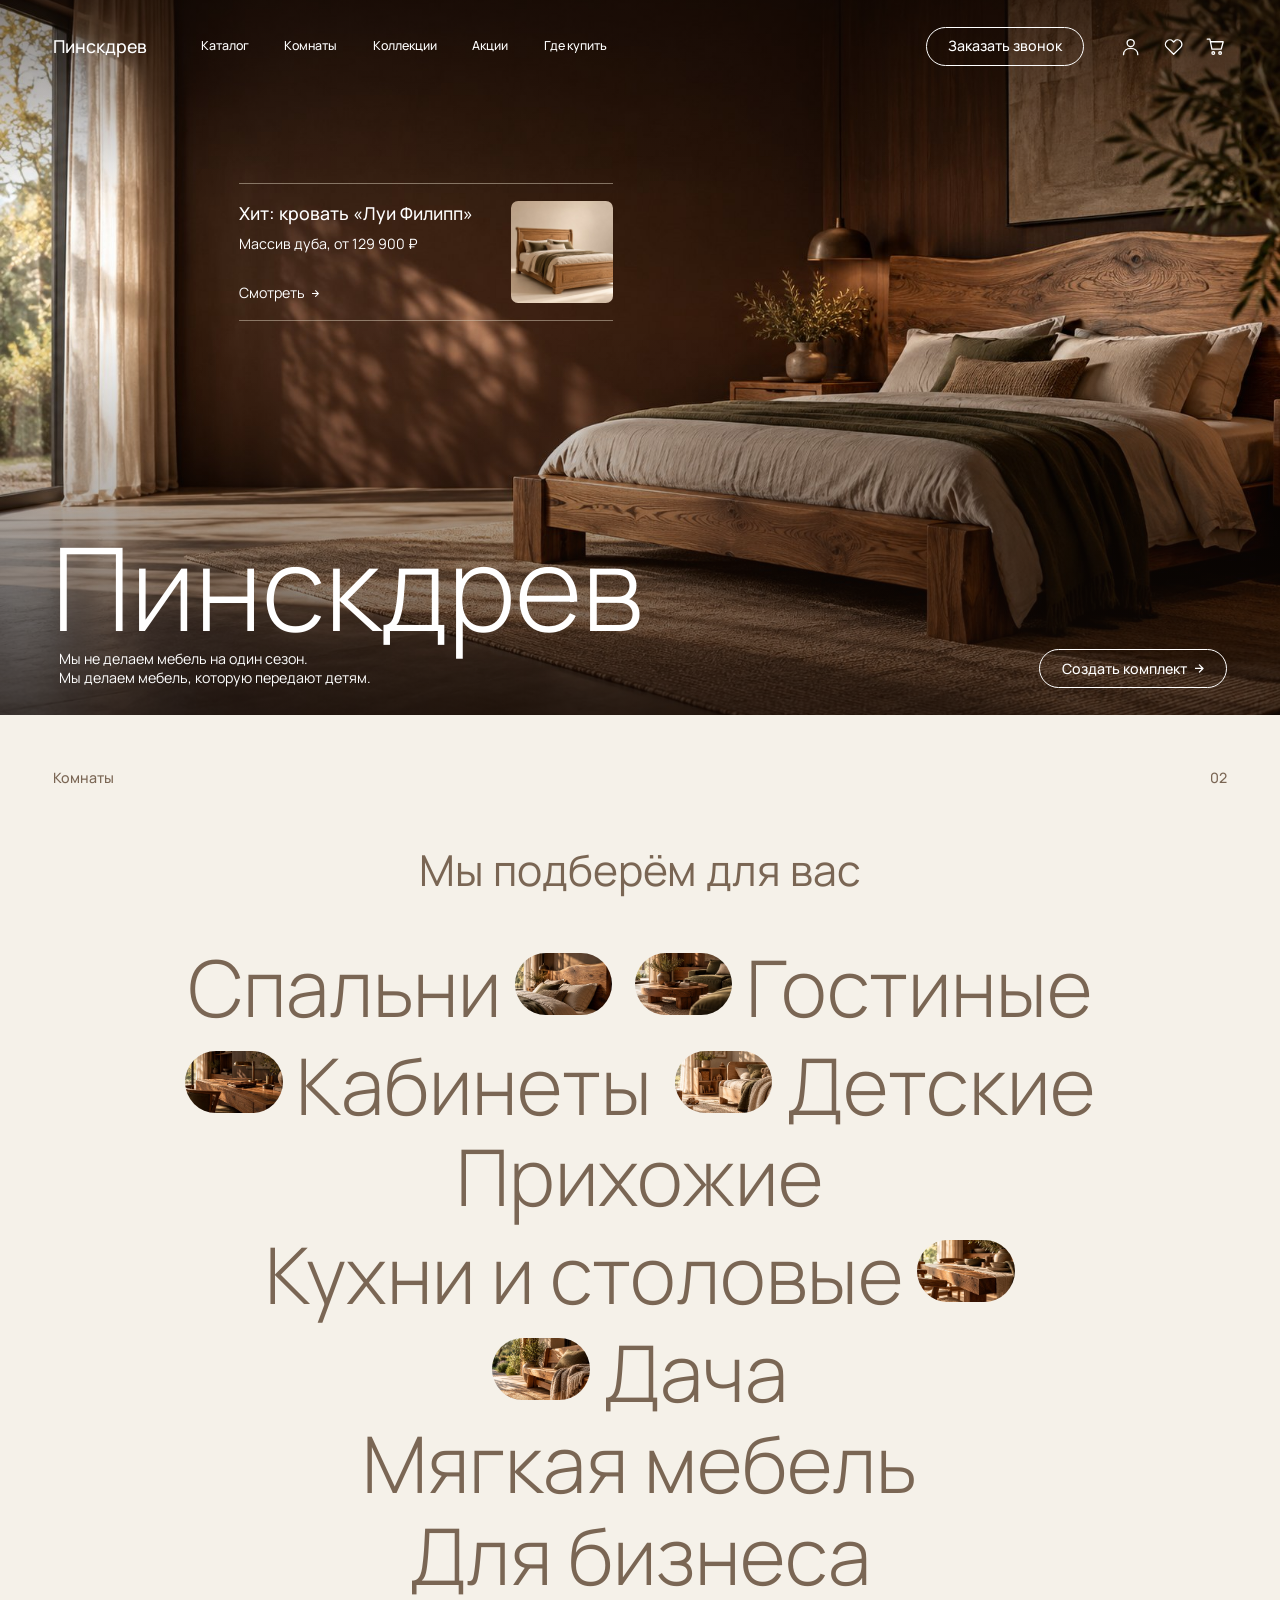
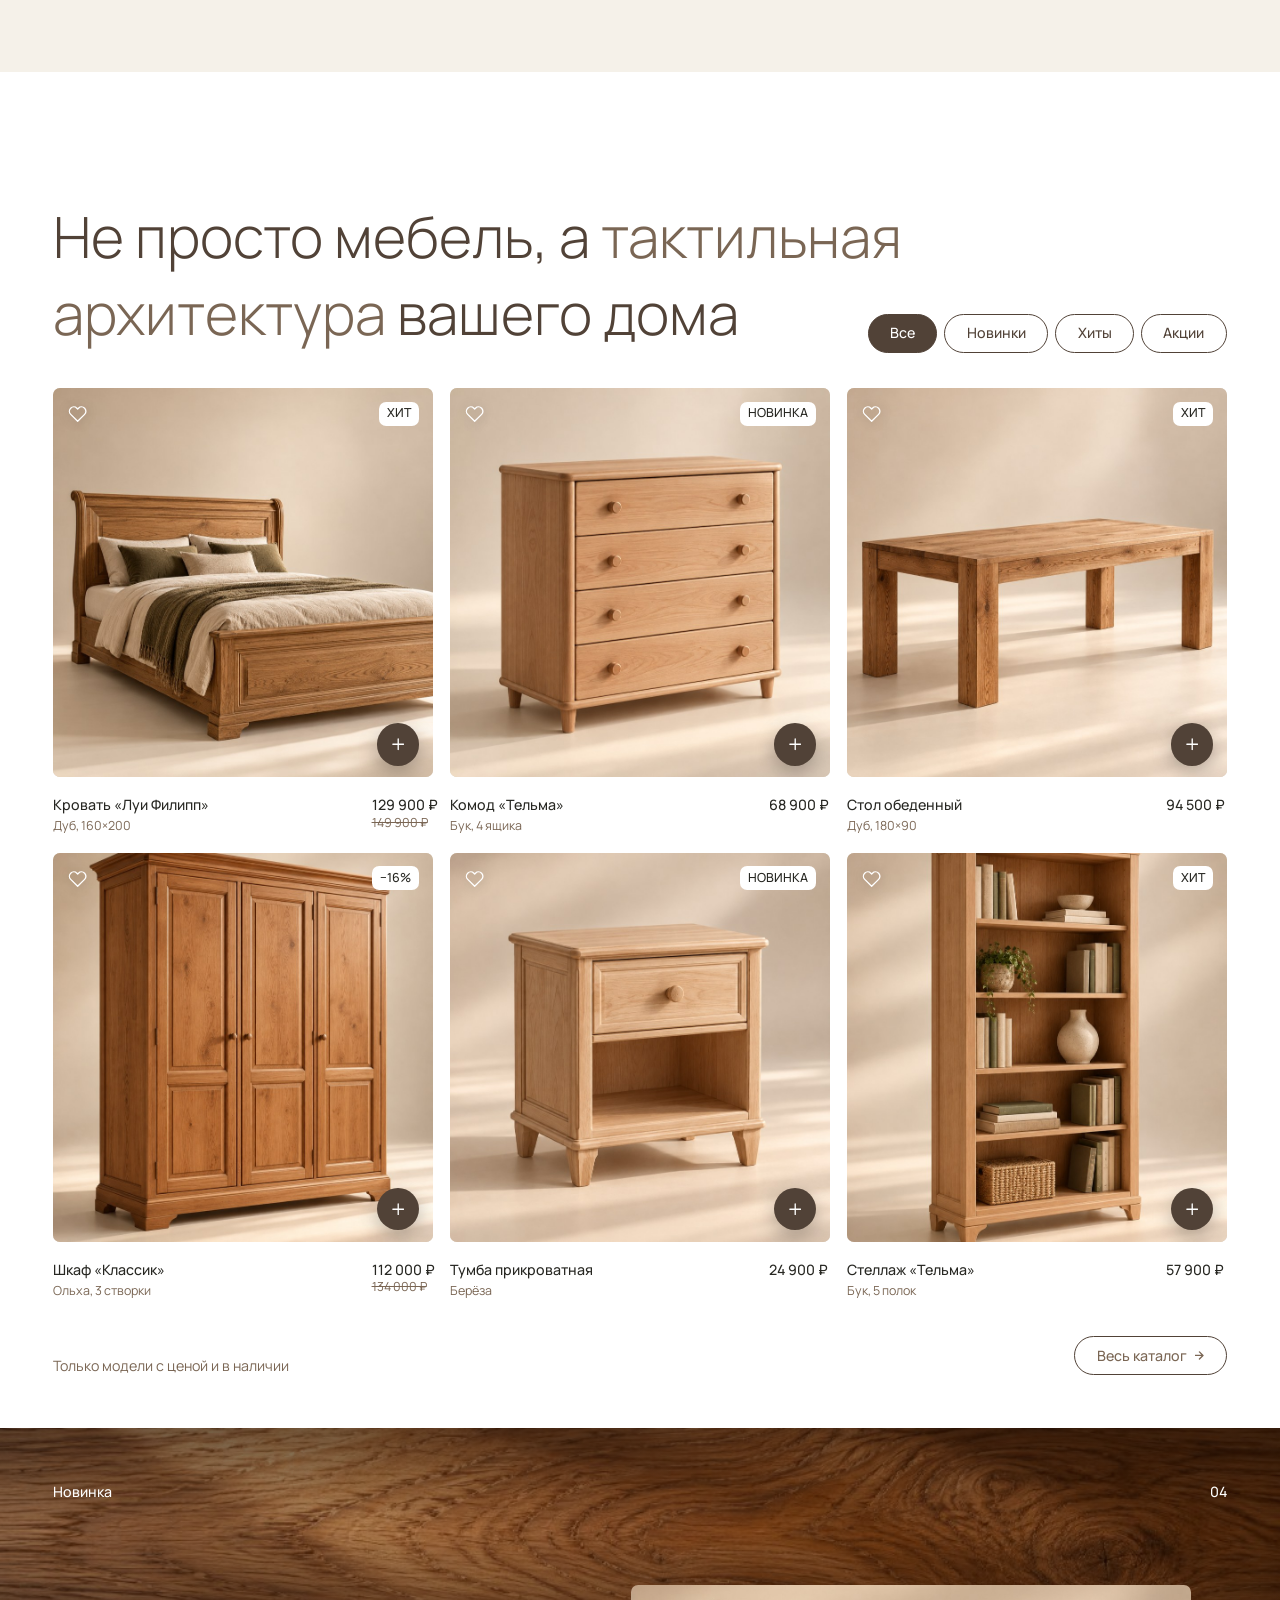
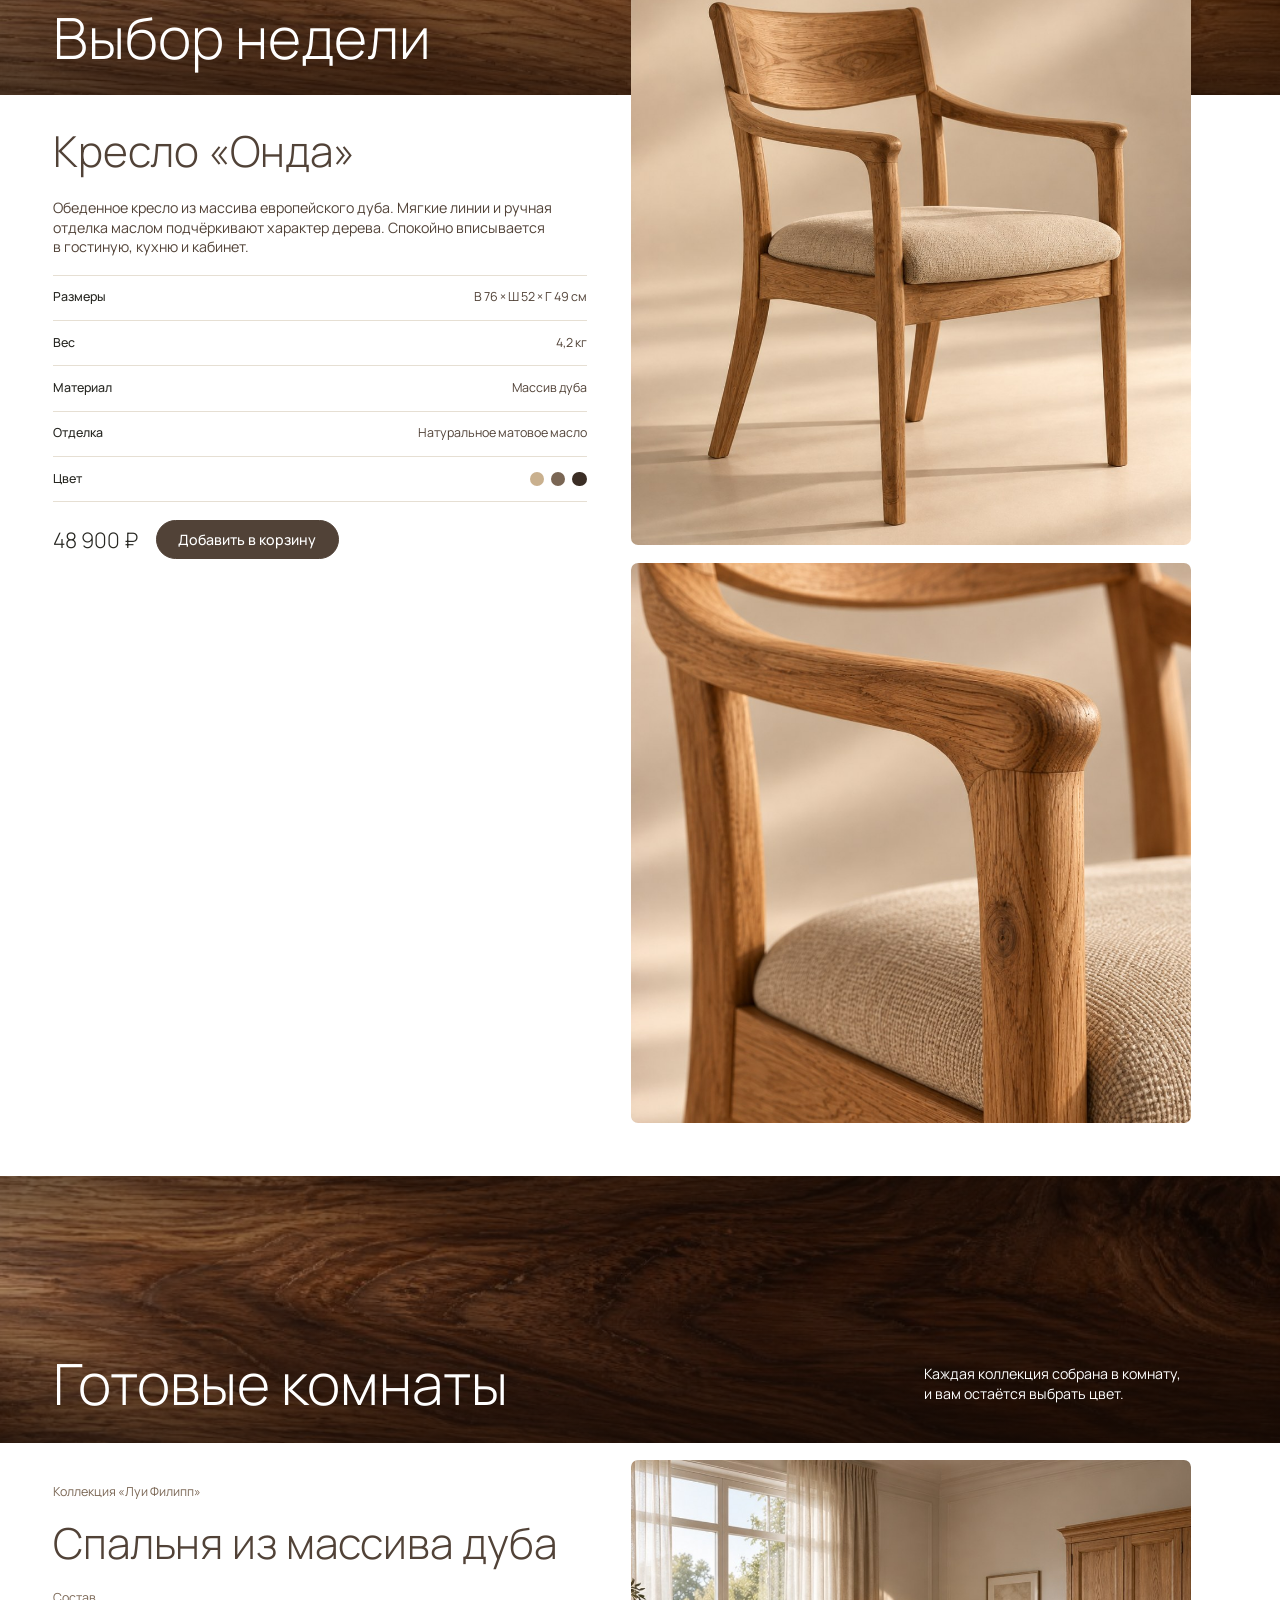
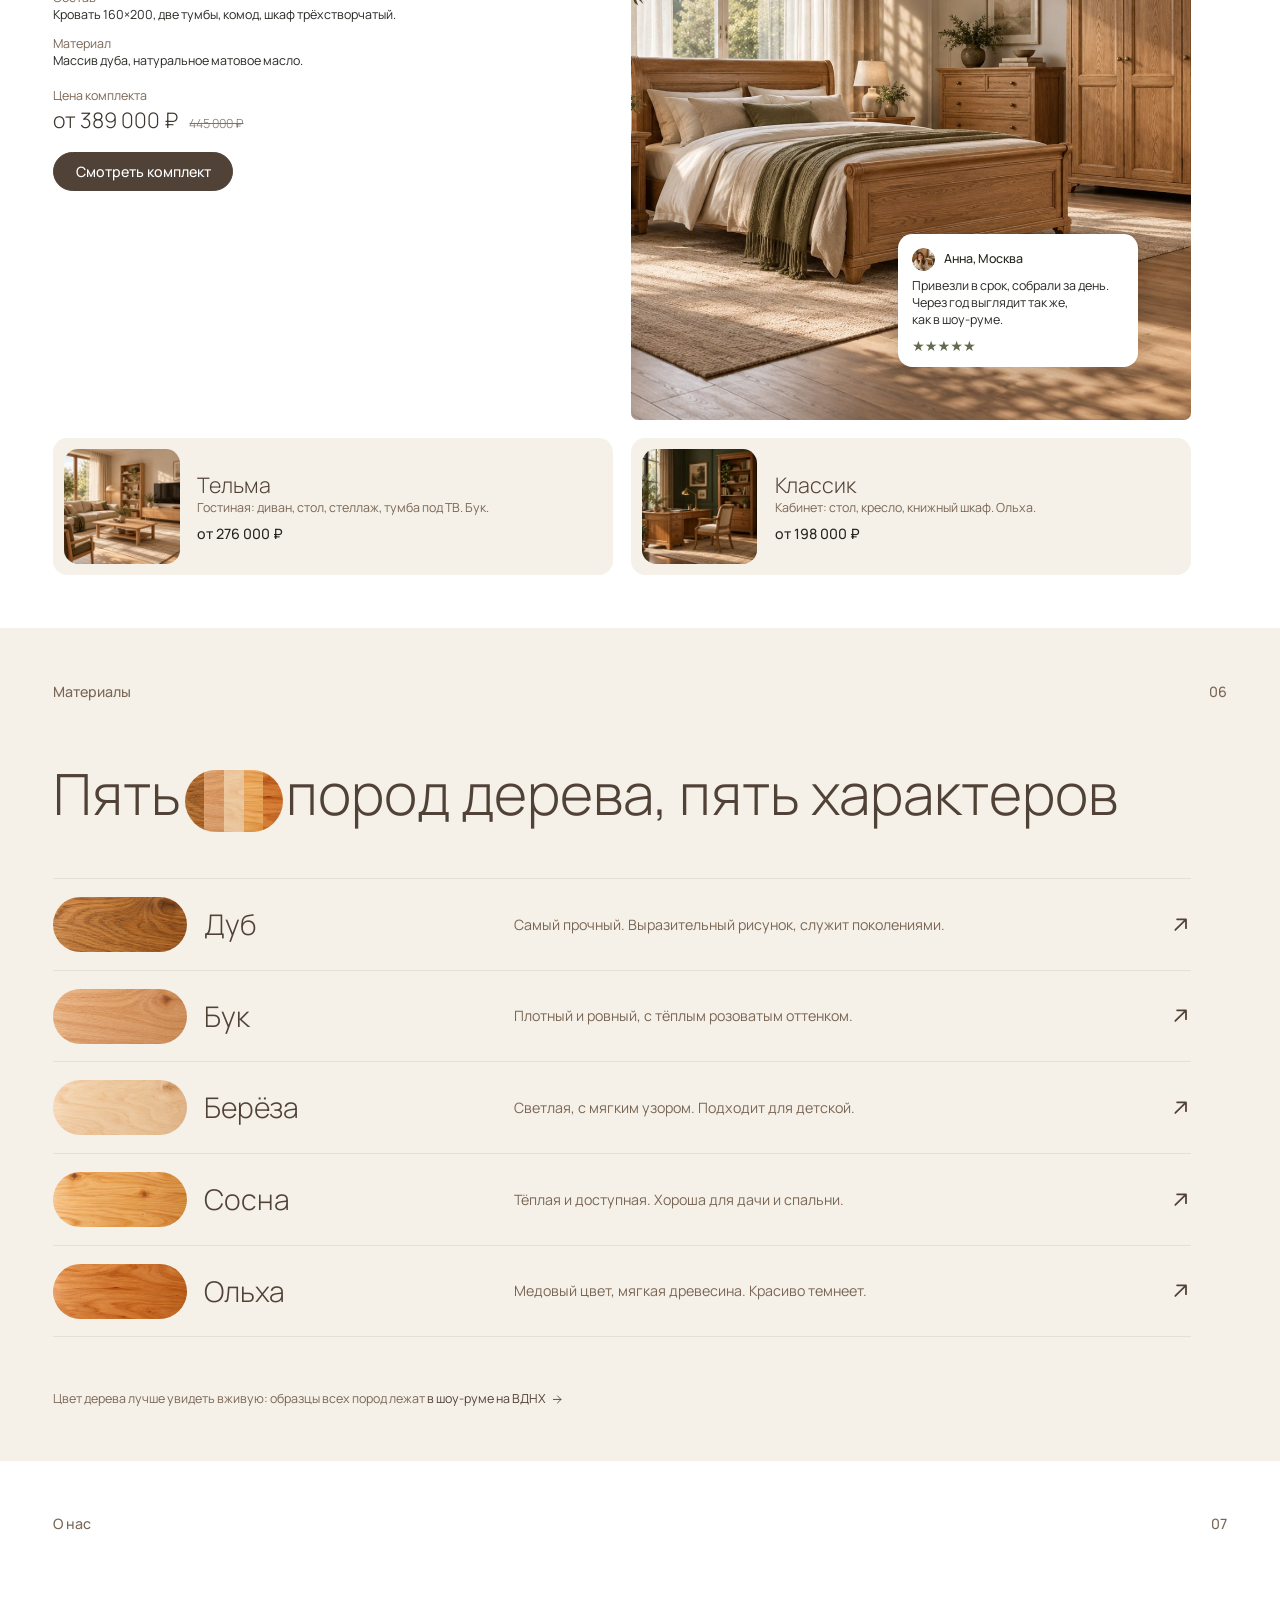
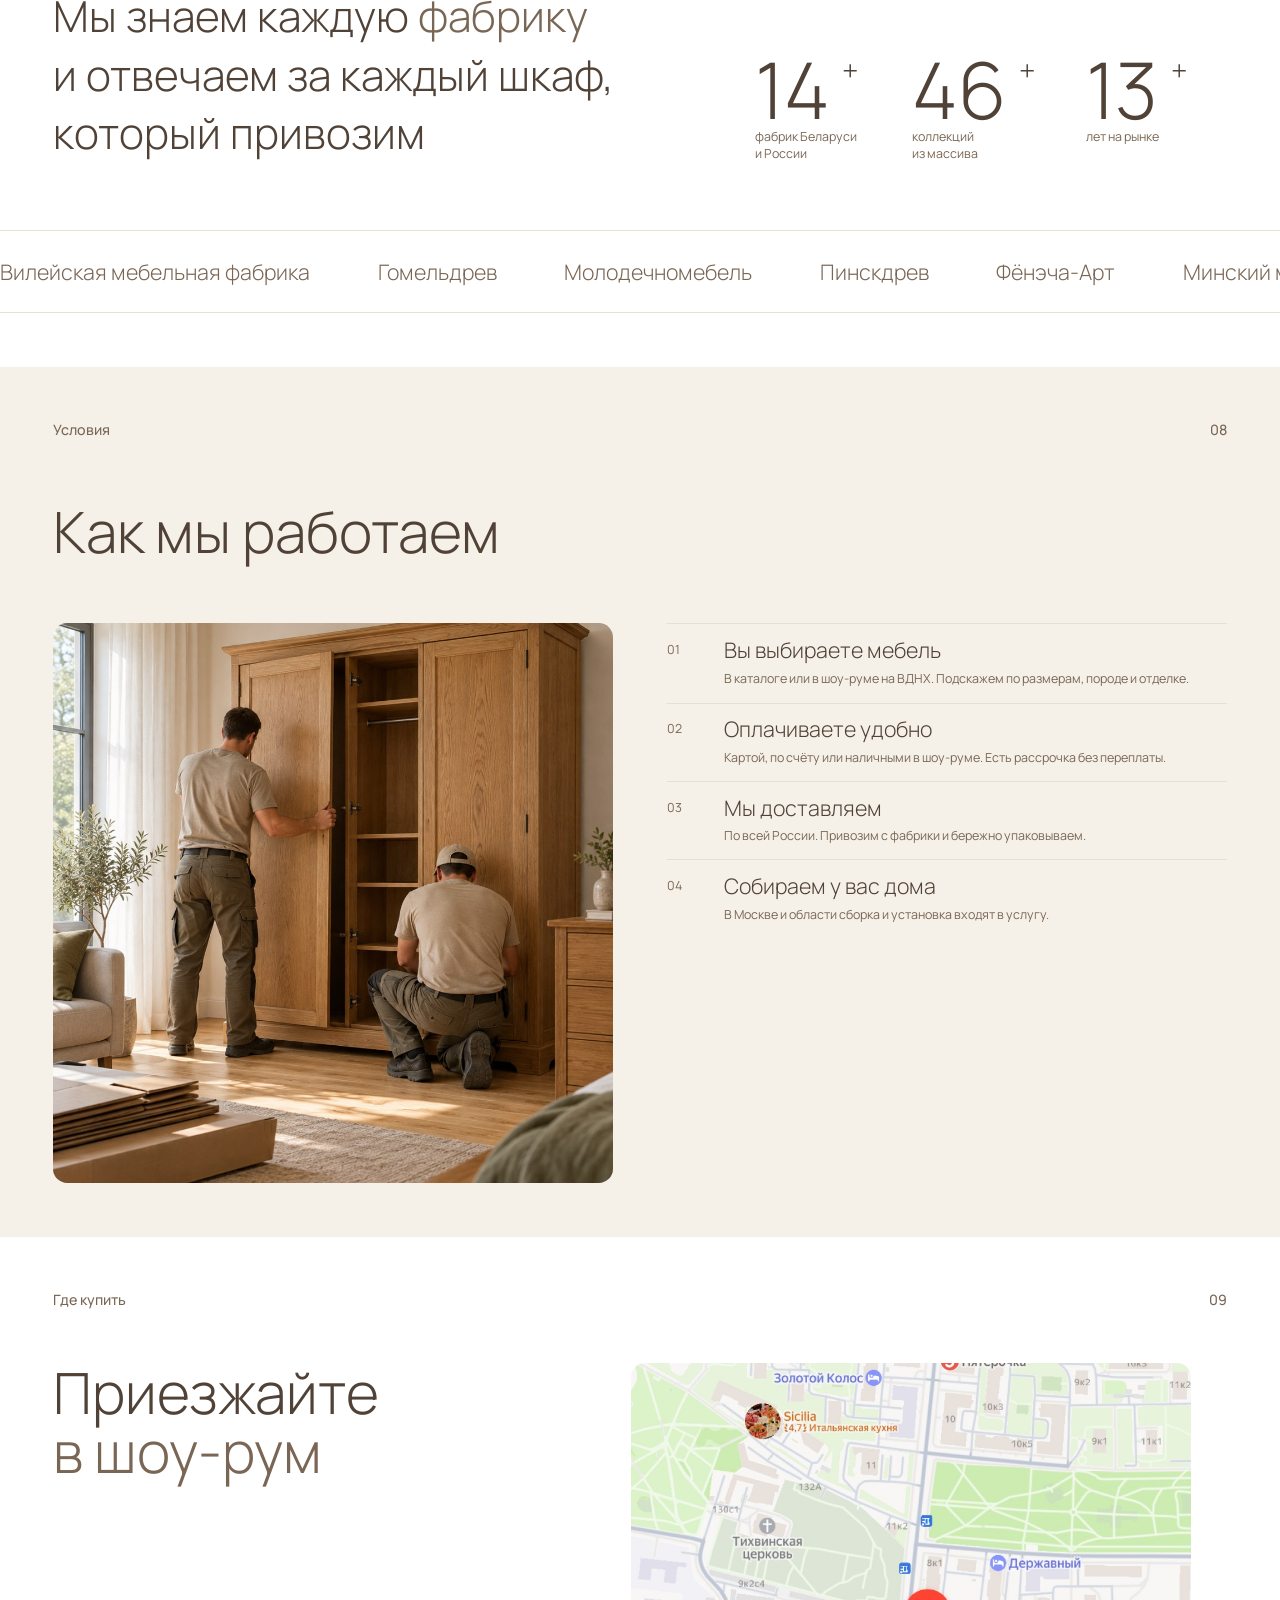
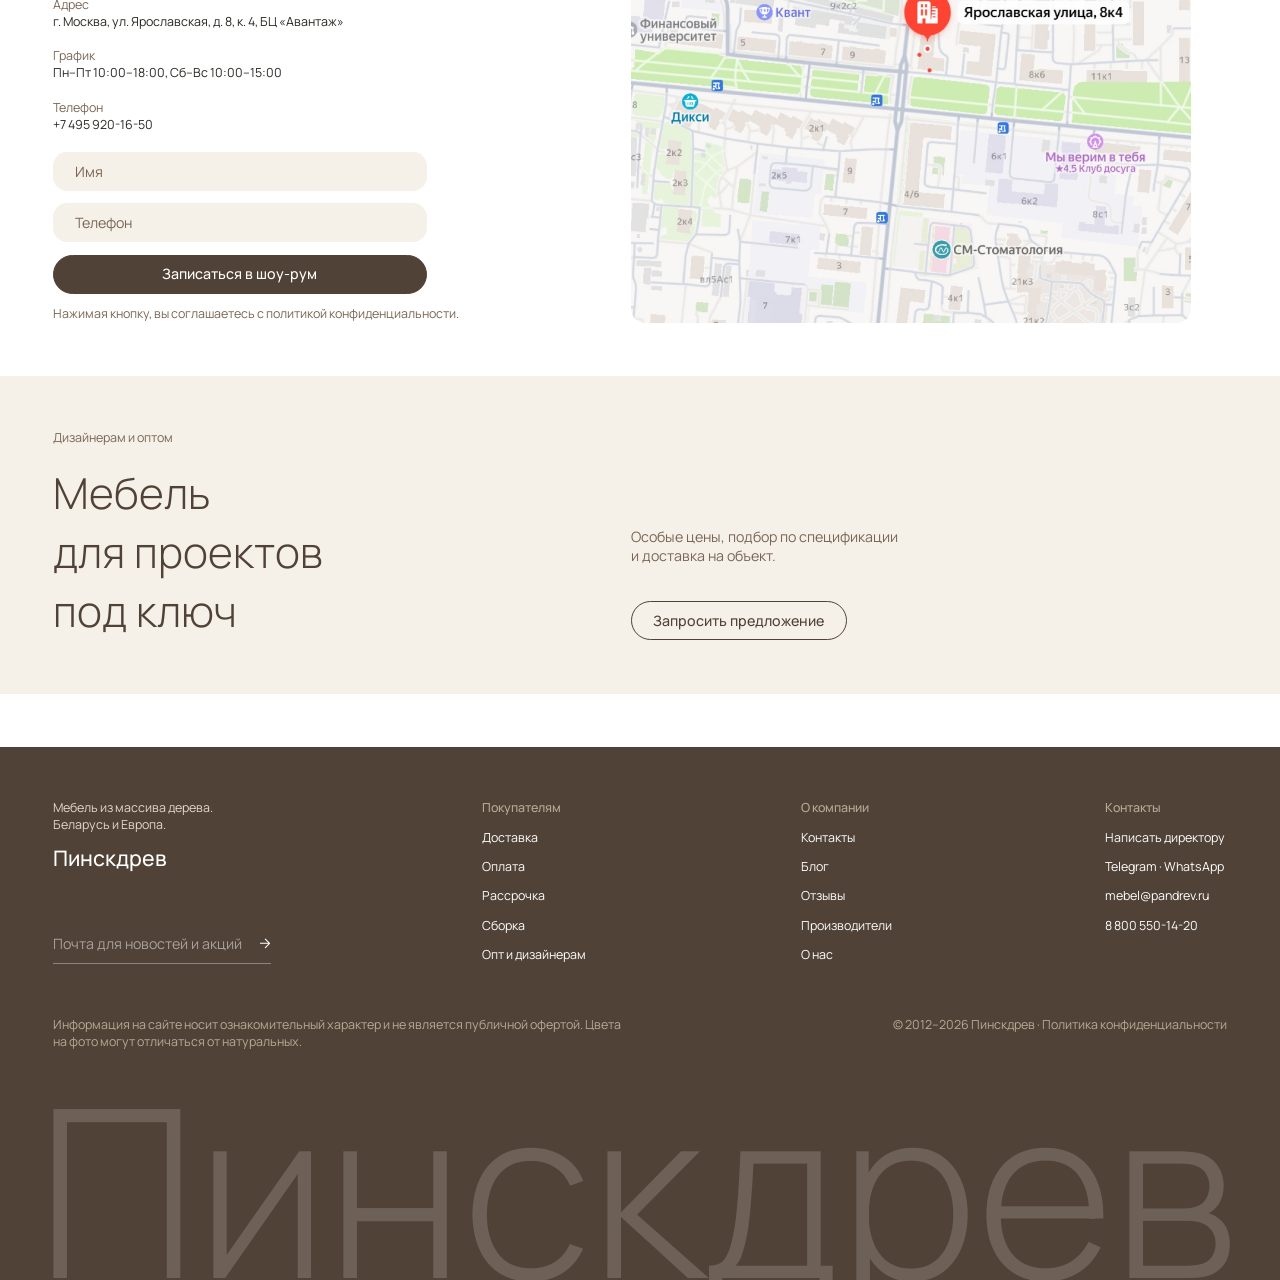
==== commit 3fd00e60: "Стрелки при наведении: прямые поворачиваются наискосок, наклонные выпрямляются Co-Authored-By: Claud" ====
--- a/index.html
+++ b/index.html
@@ -33,9 +33,9 @@
 <main>
 <section class="hero" id="hero"><div class="hero__bg"></div>
   <div class="w hero__in">
-    <a class="hero__card" href="catalog.html?tab=hits"><div><h2>Хит: кровать «Луи Филипп»</h2><p>Массив дуба, от 129 900 ₽</p></div><span class="go">Смотреть <svg class="i"><use href="#i-arrow"/></svg></span><img src="img/herocard.jpg" alt="Кровать «Луи Филипп»"></a>
+    <a class="hero__card" href="catalog.html?tab=hits"><div><h2>Хит: кровать «Луи Филипп»</h2><p>Массив дуба, от 129 900 ₽</p></div><span class="go">Смотреть <svg class="i i--r"><use href="#i-arrow"/></svg></span><img src="img/herocard.jpg" alt="Кровать «Луи Филипп»"></a>
     <div class="hero__bot"><div><h1 class="hero__title">Пинскдрев</h1><p class="hero__sub">Мы не делаем мебель на один сезон.<br>Мы делаем мебель, которую передают детям.</p></div>
-      <a class="btn btn--white" href="index.html#kits">Создать комплект <svg class="i"><use href="#i-arrow"/></svg></a></div>
+      <a class="btn btn--white" href="index.html#kits">Создать комплект <svg class="i i--r"><use href="#i-arrow"/></svg></a></div>
   </div></section>
 
 <section class="band rooms" id="rooms"><div class="w"><div class="sec-row rv"><span>Комнаты</span><span>02</span></div>
@@ -52,7 +52,7 @@
   <div class="cat__head rv"><h2 class="h64">Не просто мебель, а <em>тактильная архитектура</em> вашего дома</h2>
     <div class="tabs" role="tablist" id="homeTabs"><button class="tab" role="tab" aria-selected="true" data-f="all">Все</button><button class="tab" role="tab" aria-selected="false" data-f="new">Новинки</button><button class="tab" role="tab" aria-selected="false" data-f="hit">Хиты</button><button class="tab" role="tab" aria-selected="false" data-f="sale">Акции</button></div></div>
   <div class="grid3 home-grid" id="homeGrid"></div>
-  <div class="cat__foot rv"><p>Только модели с ценой и в наличии</p><a class="btn btn--line btn--brown" href="catalog.html">Весь каталог <svg class="i"><use href="#i-arrow"/></svg></a></div>
+  <div class="cat__foot rv"><p>Только модели с ценой и в наличии</p><a class="btn btn--line btn--brown" href="catalog.html">Весь каталог <svg class="i i--r"><use href="#i-arrow"/></svg></a></div>
 </div></section>
 
 <section class="fsec fsec--week" id="week"><div class="fsec__band" style="background-image:url(img/band-week.jpg)"></div>
@@ -80,12 +80,12 @@
 
 <section class="band mat" id="materials"><div class="w"><div class="sec-row rv"><span>Материалы</span><span>06</span></div>
   <h2 class="mat__title rv"><span>Пять </span><span class="pill pill--stripes" aria-hidden="true" style="display:flex;overflow:hidden;flex:none;width:calc(110*var(--u));height:calc(70*var(--u))"><i style="flex:1;background:url(img/mat-oak.jpg) center/cover"></i><i style="flex:1;background:url(img/mat-beech.jpg) center/cover"></i><i style="flex:1;background:url(img/mat-birch.jpg) center/cover"></i><i style="flex:1;background:url(img/mat-pine.jpg) center/cover"></i><i style="flex:1;background:url(img/mat-alder.jpg) center/cover"></i></span><span>пород дерева, пять характеров</span></h2>
-  <div class="mlist"><a class="mrow rv" href="catalog.html?wood=oak"><div class="mrow__l"><img src="img/mat-oak.jpg" alt=""><h3>Дуб</h3></div><p>Самый прочный. Выразительный рисунок, служит поколениями.</p><svg class="i"><use href="#i-ne"/></svg></a>
-<a class="mrow rv" href="catalog.html?wood=beech"><div class="mrow__l"><img src="img/mat-beech.jpg" alt=""><h3>Бук</h3></div><p>Плотный и ровный, с тёплым розоватым оттенком.</p><svg class="i"><use href="#i-ne"/></svg></a>
-<a class="mrow rv" href="catalog.html?wood=birch"><div class="mrow__l"><img src="img/mat-birch.jpg" alt=""><h3>Берёза</h3></div><p>Светлая, с мягким узором. Подходит для детской.</p><svg class="i"><use href="#i-ne"/></svg></a>
-<a class="mrow rv" href="catalog.html?wood=pine"><div class="mrow__l"><img src="img/mat-pine.jpg" alt=""><h3>Сосна</h3></div><p>Тёплая и доступная. Хороша для дачи и спальни.</p><svg class="i"><use href="#i-ne"/></svg></a>
-<a class="mrow rv" href="catalog.html?wood=alder"><div class="mrow__l"><img src="img/mat-alder.jpg" alt=""><h3>Ольха</h3></div><p>Медовый цвет, мягкая древесина. Красиво темнеет.</p><svg class="i"><use href="#i-ne"/></svg></a></div>
-  <p class="mat__note rv">Цвет дерева лучше увидеть вживую: образцы всех пород лежат <a href="#shop">в шоу-руме на ВДНХ <svg class="i"><use href="#i-arrow"/></svg></a></p>
+  <div class="mlist"><a class="mrow rv" href="catalog.html?wood=oak"><div class="mrow__l"><img src="img/mat-oak.jpg" alt=""><h3>Дуб</h3></div><p>Самый прочный. Выразительный рисунок, служит поколениями.</p><svg class="i i--d"><use href="#i-ne"/></svg></a>
+<a class="mrow rv" href="catalog.html?wood=beech"><div class="mrow__l"><img src="img/mat-beech.jpg" alt=""><h3>Бук</h3></div><p>Плотный и ровный, с тёплым розоватым оттенком.</p><svg class="i i--d"><use href="#i-ne"/></svg></a>
+<a class="mrow rv" href="catalog.html?wood=birch"><div class="mrow__l"><img src="img/mat-birch.jpg" alt=""><h3>Берёза</h3></div><p>Светлая, с мягким узором. Подходит для детской.</p><svg class="i i--d"><use href="#i-ne"/></svg></a>
+<a class="mrow rv" href="catalog.html?wood=pine"><div class="mrow__l"><img src="img/mat-pine.jpg" alt=""><h3>Сосна</h3></div><p>Тёплая и доступная. Хороша для дачи и спальни.</p><svg class="i i--d"><use href="#i-ne"/></svg></a>
+<a class="mrow rv" href="catalog.html?wood=alder"><div class="mrow__l"><img src="img/mat-alder.jpg" alt=""><h3>Ольха</h3></div><p>Медовый цвет, мягкая древесина. Красиво темнеет.</p><svg class="i i--d"><use href="#i-ne"/></svg></a></div>
+  <p class="mat__note rv">Цвет дерева лучше увидеть вживую: образцы всех пород лежат <a href="#shop">в шоу-руме на ВДНХ <svg class="i i--r"><use href="#i-arrow"/></svg></a></p>
 </div></section>
 
 <section class="about" id="about"><div class="w"><div class="sec-row rv"><span>О нас</span><span>07</span></div>
@@ -113,7 +113,7 @@
 <footer class="ftr" id="footer"><div class="w">
   <div class="ftr__cols">
     <div class="ftr__about"><p>Мебель из массива дерева. Беларусь и Европа.</p><b>Пинскдрев</b>
-      <form class="ftr__form" onsubmit="return false"><input type="email" placeholder="Почта для новостей и акций" aria-label="Почта"><button aria-label="Подписаться"><svg class="i"><use href="#i-arrow"/></svg></button></form></div>
+      <form class="ftr__form" onsubmit="return false"><input type="email" placeholder="Почта для новостей и акций" aria-label="Почта"><button aria-label="Подписаться"><svg class="i i--r"><use href="#i-arrow"/></svg></button></form></div>
     <div><h4>Покупателям</h4><ul><li><a href="#">Доставка</a></li><li><a href="#">Оплата</a></li><li><a href="#">Рассрочка</a></li><li><a href="#">Сборка</a></li><li><a href="#">Опт и дизайнерам</a></li></ul></div>
     <div><h4>О компании</h4><ul><li><a href="#">Контакты</a></li><li><a href="#">Блог</a></li><li><a href="#">Отзывы</a></li><li><a href="#">Производители</a></li><li><a href="index.html#about">О нас</a></li></ul></div>
     <div><h4>Контакты</h4><ul><li><a href="#">Написать директору</a></li><li><a href="#">Telegram · WhatsApp</a></li><li><a href="mailto:mebel@pandrev.ru">mebel@pandrev.ru</a></li><li><a href="tel:88005501420">8 800 550-14-20</a></li></ul></div>
--- a/css/site.css
+++ b/css/site.css
@@ -13,6 +13,9 @@
 a{color:inherit;text-decoration:none}
 button{font:inherit;color:inherit;background:none;border:0;cursor:pointer}
 ul{list-style:none}
+svg.i--r,svg.i--d{transition:transform .35s var(--ease)}
+:is(a,button):hover .i--r{transform:rotate(-45deg)}
+:is(a,button):hover .i--d{transform:rotate(45deg)}
 svg.i{display:block;fill:none;stroke:currentColor;stroke-width:1.5;stroke-linecap:round;stroke-linejoin:round}
 .w{width:min(calc(1320*var(--u)),calc(100% - 2*var(--side)));margin-inline:auto;position:relative}
 .nw{white-space:nowrap}
@@ -25,7 +28,6 @@
 .btn--white{border-color:#fff;color:#fff}
 .btn--white:hover{background:#fff;color:var(--walnut)}
 .btn .i{width:calc(10*var(--u));height:calc(10*var(--u));transition:transform .25s}
-.btn:hover .i{transform:translateX(calc(3*var(--u)))}
 .btn--full{width:100%}
 .tab{height:calc(44*var(--u));padding:0 calc(24*var(--u));border-radius:calc(999*var(--u));border:1px solid var(--walnut);font-size:calc(16*var(--u));font-weight:500;line-height:calc(22*var(--u));color:var(--walnut);transition:background .2s,color .2s;white-space:nowrap}
 .tab:hover{background:var(--ivory)}
@@ -81,7 +83,6 @@
 .hero__card p{font-size:calc(16*var(--u));line-height:calc(22*var(--u));margin-top:calc(10*var(--u))}
 .hero__card .go{position:absolute;left:0;bottom:calc(19*var(--u));display:inline-flex;align-items:center;gap:calc(8*var(--u));font-size:calc(16*var(--u));line-height:calc(22*var(--u))}
 .hero__card .go .i{width:calc(8*var(--u));height:calc(8*var(--u));transition:transform .25s}
-.hero__card .go:hover .i{transform:translateX(calc(4*var(--u)))}
 .hero__card img{width:calc(115*var(--u));height:calc(115*var(--u));border-radius:calc(8*var(--u));object-fit:cover;flex:none;transition:transform .6s var(--ease)}
 .hero__card:hover img{transform:scale(1.05)}
 .hero__bot{position:absolute;left:0;right:0;bottom:calc(30*var(--u));display:flex;justify-content:space-between;align-items:flex-end}
@@ -136,7 +137,7 @@
 /* ===== фото-блоки (выбор недели, комплекты) ===== */
 .fsec{position:relative}
 .fsec__band{position:absolute;left:0;right:0;top:0;height:calc(300*var(--u));background-size:cover;background-position:center}
-.fsec__band::after{content:"";position:absolute;inset:0;background:linear-gradient(0deg,rgba(0,0,0,.18),rgba(0,0,0,0))}
+.fsec__band::after{content:"";position:absolute;inset:0;background:linear-gradient(180deg,rgba(20,10,5,.6) 0%,rgba(20,10,5,.32) 38%,rgba(20,10,5,.74) 100%)}
 .fsec .w{height:100%}
 .fsec .sec-row{position:absolute;left:0;right:0;top:calc(60*var(--u));color:#fff}
 .fsec__title{position:absolute;left:0;top:calc(212*var(--u));font-size:calc(64*var(--u));font-weight:300;line-height:calc(46*var(--u));color:#fff;white-space:nowrap}
@@ -206,7 +207,6 @@
 .mrow h3{font-size:calc(32*var(--u));font-weight:300;line-height:calc(44*var(--u));color:var(--walnut)}
 .mrow p{font-size:calc(16*var(--u));line-height:calc(22*var(--u));color:var(--brown)}
 .mrow .i{width:calc(24*var(--u));height:calc(24*var(--u));color:var(--walnut);stroke-width:2;transition:transform .3s var(--ease)}
-.mrow:hover .i{transform:translate(calc(4*var(--u)),calc(-4*var(--u)))}
 .mat__note{margin-top:calc(60*var(--u));font-size:calc(14*var(--u));line-height:calc(19*var(--u));color:var(--brown)}
 .mat__note a{color:var(--walnut);display:inline-flex;align-items:center;gap:calc(8*var(--u))}
 .mat__note a .i{width:calc(10*var(--u));height:calc(10*var(--u));stroke-width:1}
@@ -271,8 +271,7 @@
 .ftr__form{position:relative;width:calc(245*var(--u));height:calc(44*var(--u));border-bottom:1px solid rgba(255,255,255,.35);margin-top:calc(59*var(--u));display:flex;align-items:center;justify-content:space-between}
 .ftr__form input{background:none;border:0;outline:0;color:#fff;font:inherit;font-size:calc(16*var(--u));width:calc(225*var(--u))}
 .ftr__form input::placeholder{color:rgba(255,255,255,.5);opacity:1}
-.ftr__form button{width:calc(12*var(--u));color:#fff;transition:transform .25s}
-.ftr__form button:hover{transform:translateX(calc(4*var(--u)))}
+.ftr__form button{width:calc(12*var(--u));color:#fff}
 .ftr__form .i{width:calc(12*var(--u));height:calc(12*var(--u));stroke-width:1}
 .ftr h4{font-size:calc(14*var(--u));font-weight:500;line-height:calc(19*var(--u));color:var(--foot);margin-bottom:calc(14*var(--u))}
 .ftr li{font-size:calc(14*var(--u));line-height:calc(19*var(--u));margin-bottom:calc(14*var(--u))}
